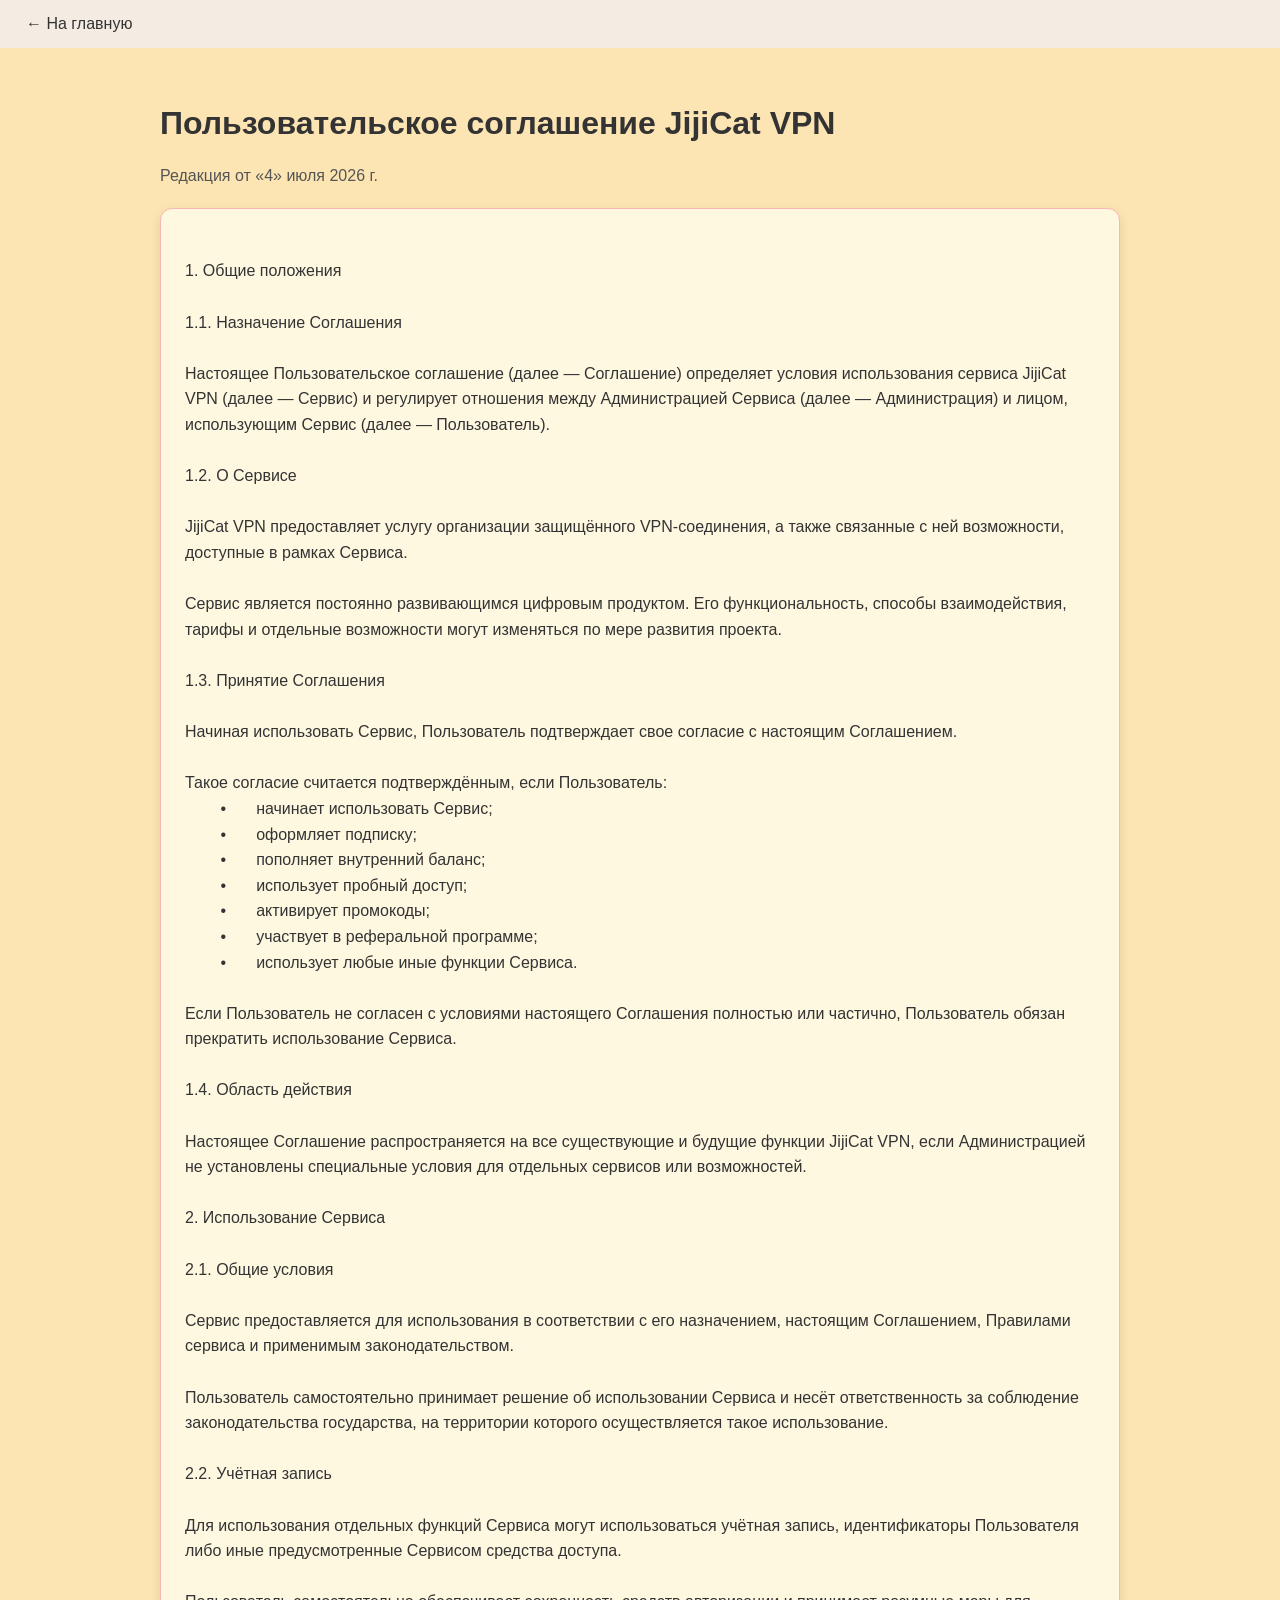
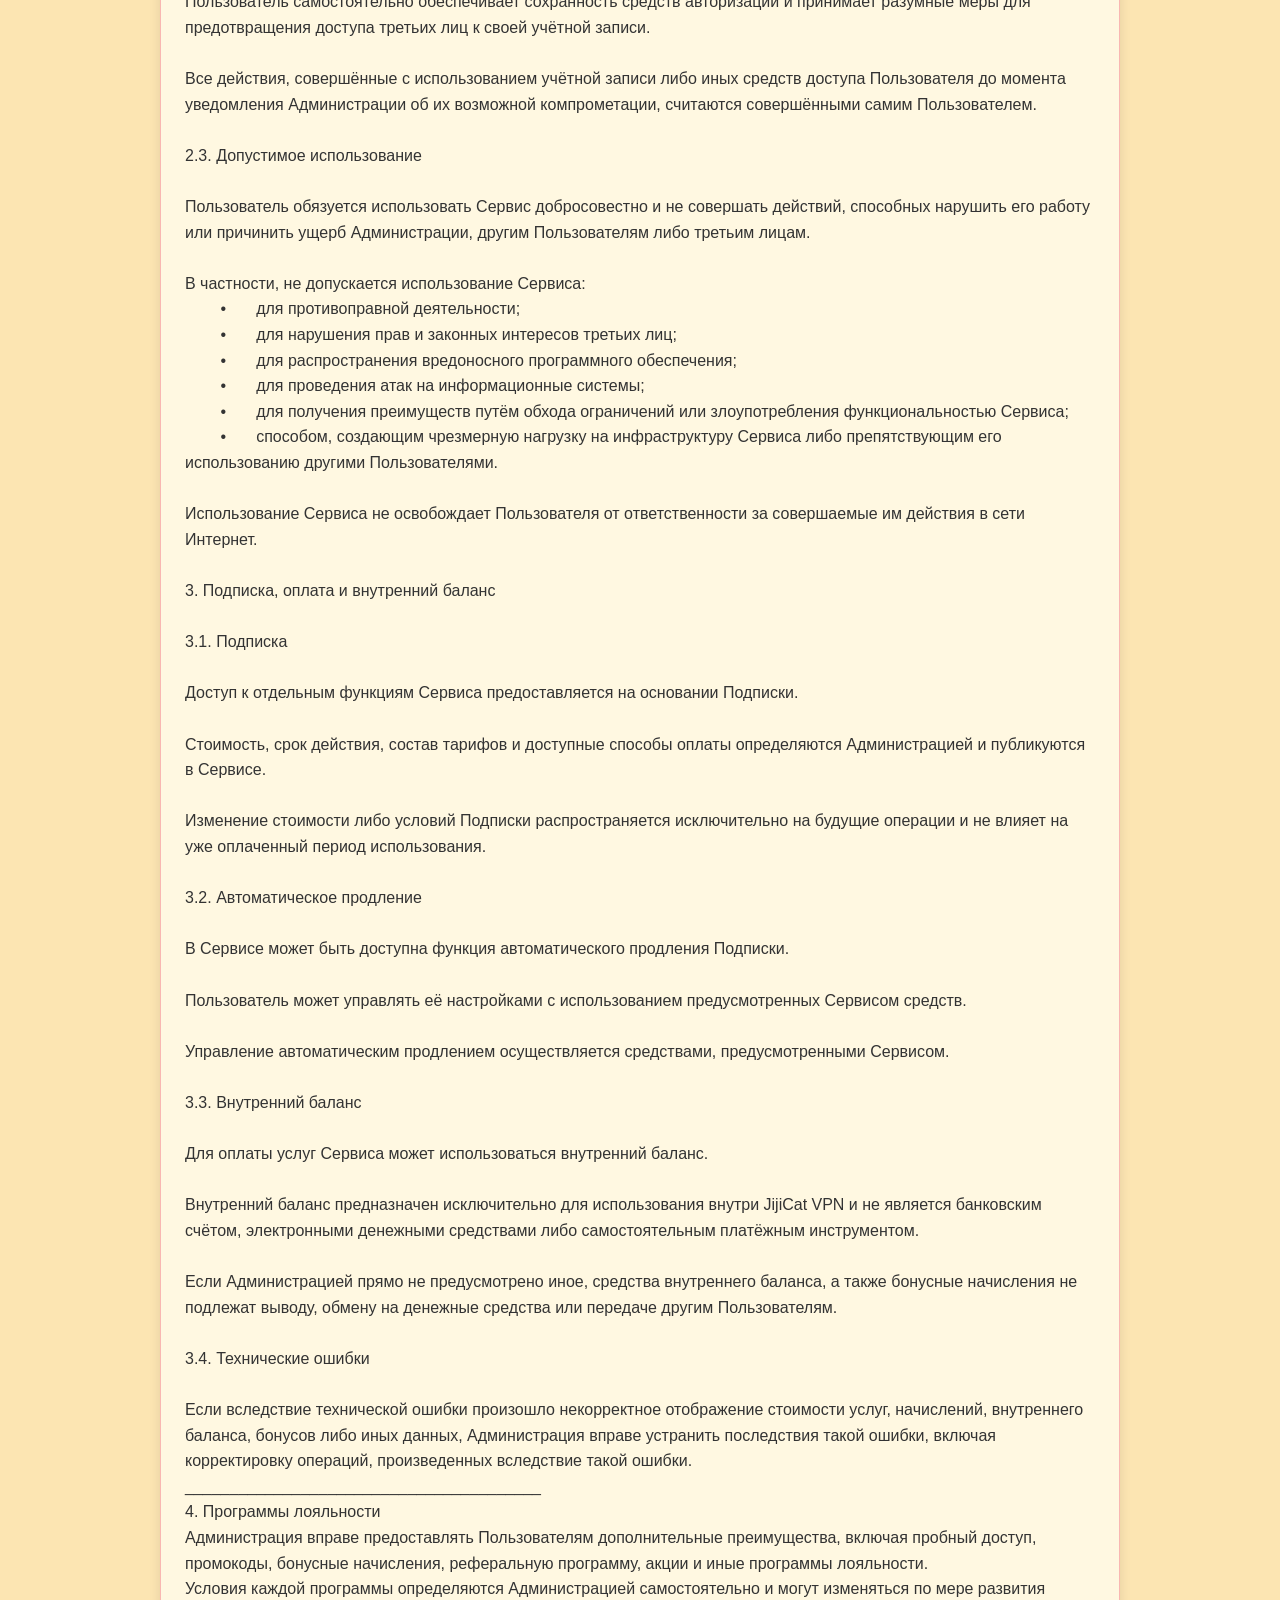
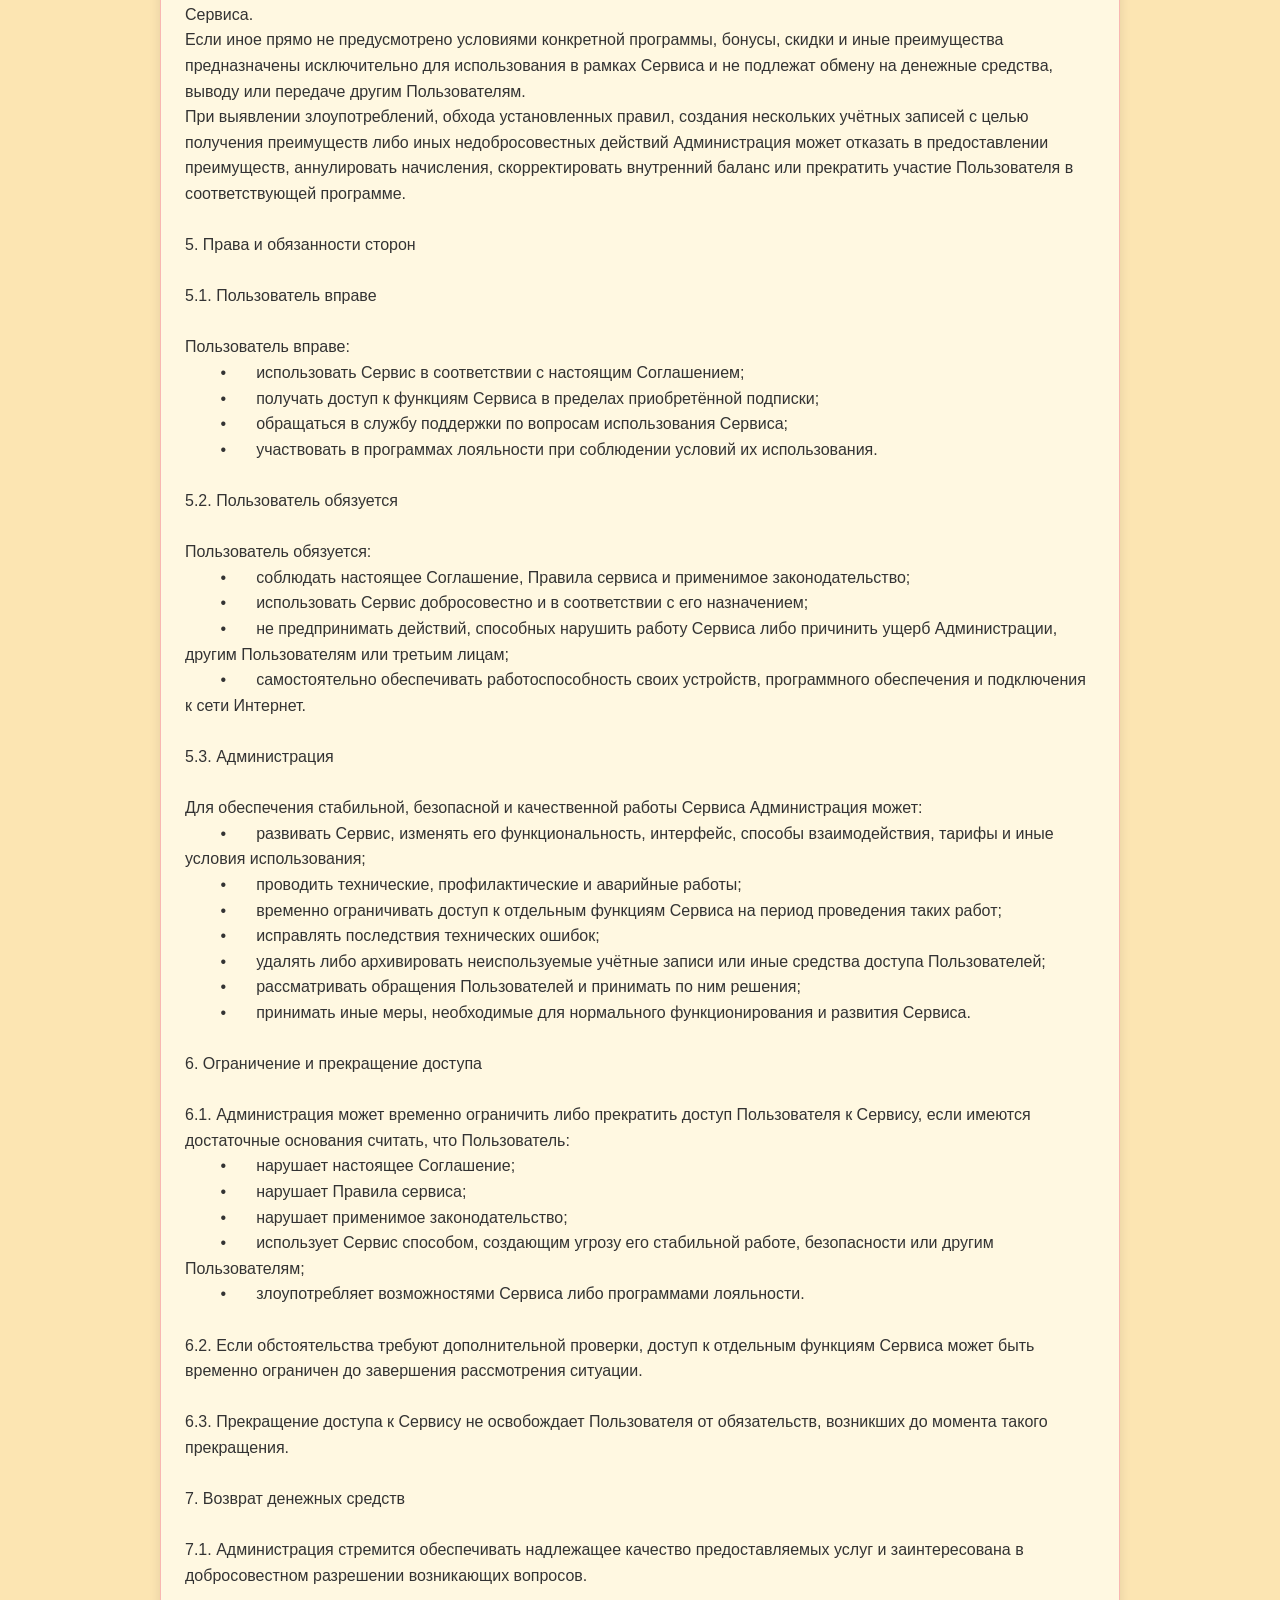
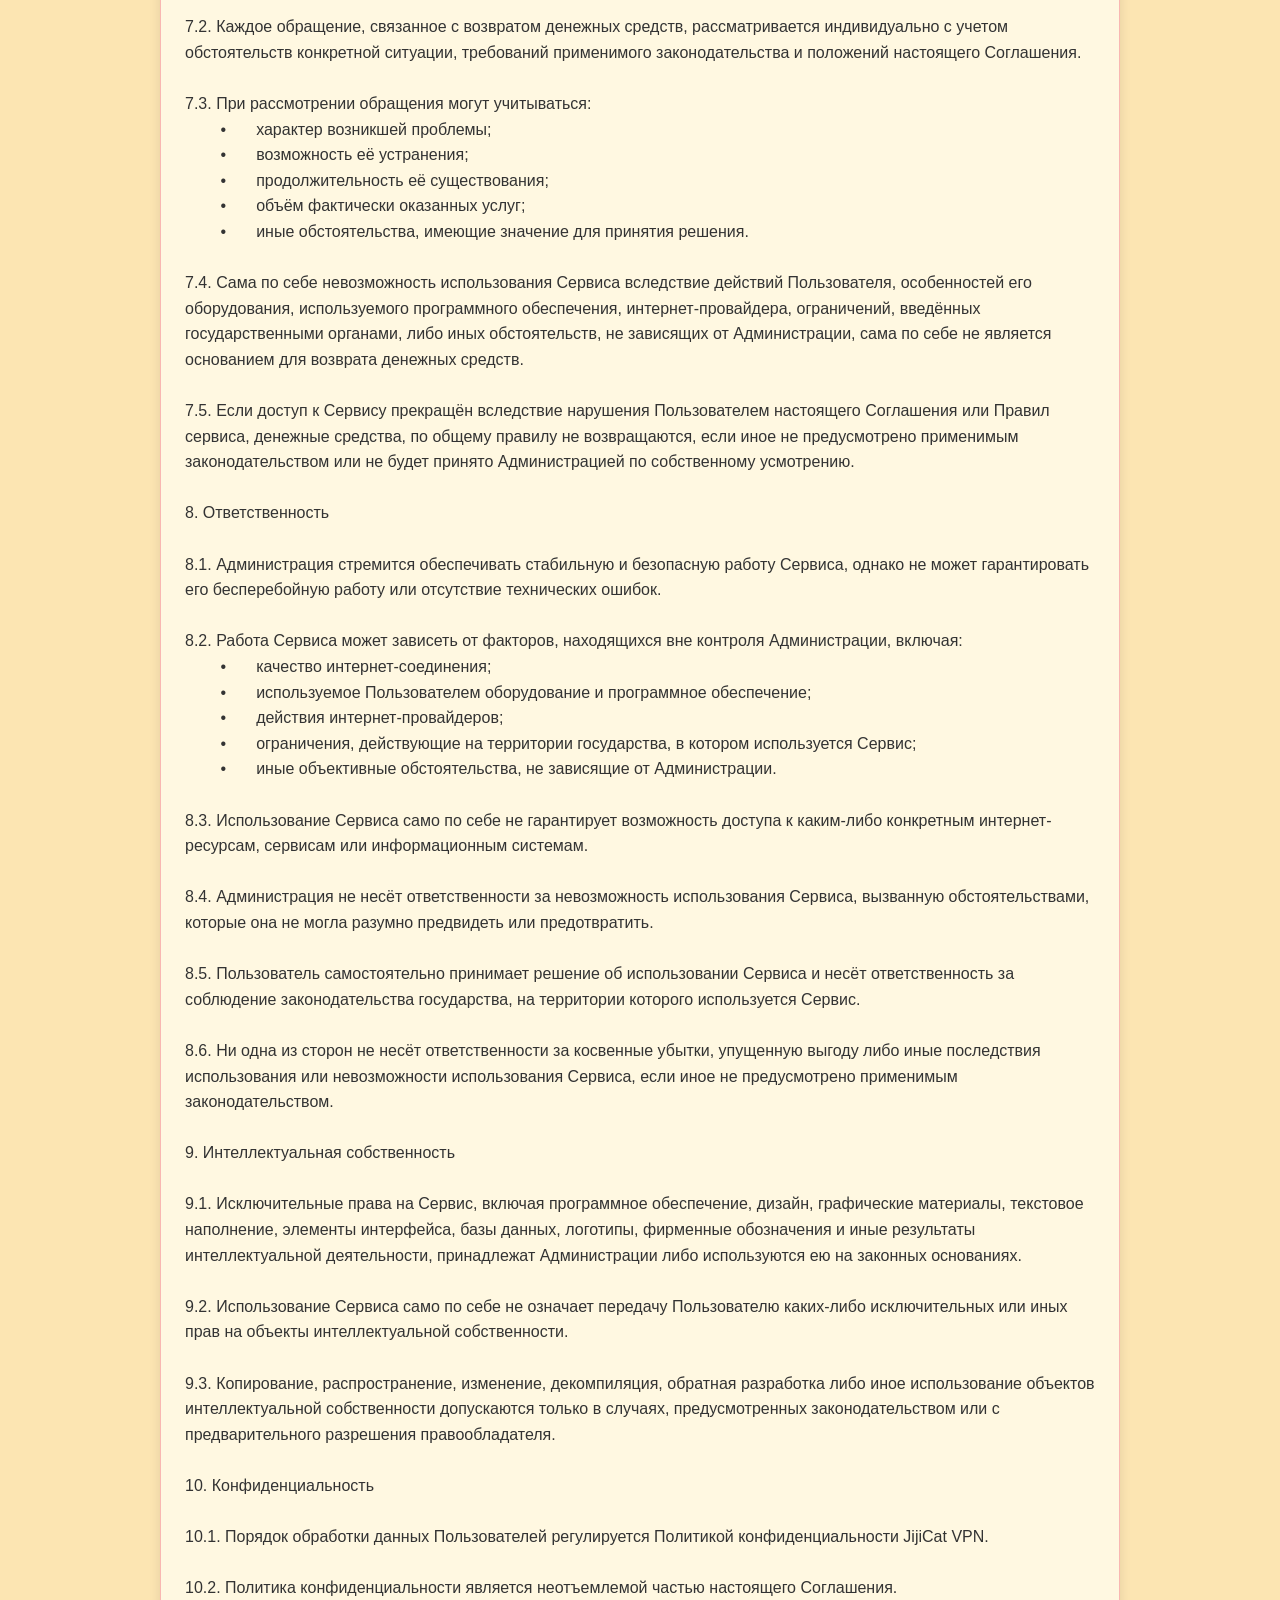
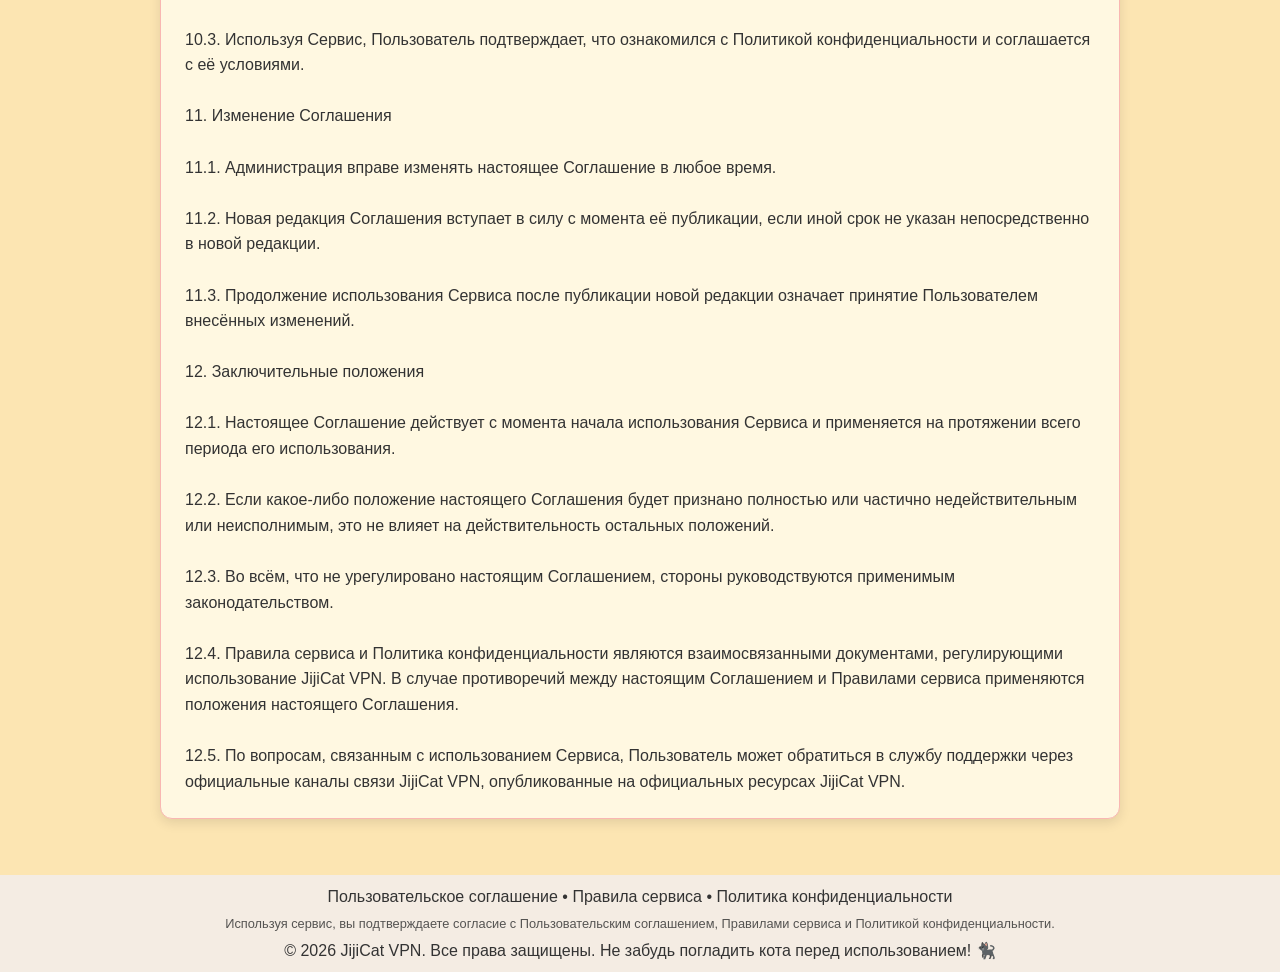
==== legal/agreement.html @ 1ca6a0bf "Add files via upload" ====
<!DOCTYPE html>
<html lang="ru">
<head>
  <meta charset="UTF-8">
  <meta name="viewport" content="width=device-width, initial-scale=1">
  <link rel="stylesheet" href="/styles.css?v=1.68">
  <link rel="icon" type="image/png" href="/favicon-96x96.png" sizes="96x96" />
  <link rel="icon" type="image/svg+xml" href="/favicon.svg" />
  <link rel="shortcut icon" href="/favicon.ico" />
  <link rel="apple-touch-icon" sizes="180x180" href="/apple-touch-icon.png" />
  <meta name="apple-mobile-web-app-title" content="JijiCat VPN" />
  <link rel="manifest" href="/site.webmanifest" />
  <title>Пользовательское соглашение — JijiCat VPN</title>
</head>
<body class="legal-page">
  <nav class="navbar legal-navbar">
    <ul class="nav-links legal-nav-links">
      <li><a href="/">← На главную</a></li>
    </ul>
  </nav>
  <main class="legal-main">
    <h1>Пользовательское соглашение JijiCat VPN</h1>
    <div class="legal-meta">
      <p>Редакция от «4» июля 2026 г.</p>
    </div>
    <article class="legal-document">
1. Общие положения

1.1. Назначение Соглашения

Настоящее Пользовательское соглашение (далее — Соглашение) определяет условия использования сервиса JijiCat VPN (далее — Сервис) и регулирует отношения между Администрацией Сервиса (далее — Администрация) и лицом, использующим Сервис (далее — Пользователь).

1.2. О Сервисе

JijiCat VPN предоставляет услугу организации защищённого VPN-соединения, а также связанные с ней возможности, доступные в рамках Сервиса.

Сервис является постоянно развивающимся цифровым продуктом. Его функциональность, способы взаимодействия, тарифы и отдельные возможности могут изменяться по мере развития проекта.

1.3. Принятие Соглашения

Начиная использовать Сервис, Пользователь подтверждает свое согласие с настоящим Соглашением.

Такое согласие считается подтверждённым, если Пользователь:
	•	начинает использовать Сервис;
	•	оформляет подписку;
	•	пополняет внутренний баланс;
	•	использует пробный доступ;
	•	активирует промокоды;
	•	участвует в реферальной программе;
	•	использует любые иные функции Сервиса.

Если Пользователь не согласен с условиями настоящего Соглашения полностью или частично, Пользователь обязан прекратить использование Сервиса.

1.4. Область действия

Настоящее Соглашение распространяется на все существующие и будущие функции JijiCat VPN, если Администрацией не установлены специальные условия для отдельных сервисов или возможностей.

2. Использование Сервиса

2.1. Общие условия

Сервис предоставляется для использования в соответствии с его назначением, настоящим Соглашением, Правилами сервиса и применимым законодательством.

Пользователь самостоятельно принимает решение об использовании Сервиса и несёт ответственность за соблюдение законодательства государства, на территории которого осуществляется такое использование.

2.2. Учётная запись

Для использования отдельных функций Сервиса могут использоваться учётная запись, идентификаторы Пользователя либо иные предусмотренные Сервисом средства доступа.

Пользователь самостоятельно обеспечивает сохранность средств авторизации и принимает разумные меры для предотвращения доступа третьих лиц к своей учётной записи.

Все действия, совершённые с использованием учётной записи либо иных средств доступа Пользователя до момента уведомления Администрации об их возможной компрометации, считаются совершёнными самим Пользователем.

2.3. Допустимое использование

Пользователь обязуется использовать Сервис добросовестно и не совершать действий, способных нарушить его работу или причинить ущерб Администрации, другим Пользователям либо третьим лицам.

В частности, не допускается использование Сервиса:
	•	для противоправной деятельности;
	•	для нарушения прав и законных интересов третьих лиц;
	•	для распространения вредоносного программного обеспечения;
	•	для проведения атак на информационные системы;
	•	для получения преимуществ путём обхода ограничений или злоупотребления функциональностью Сервиса;
	•	способом, создающим чрезмерную нагрузку на инфраструктуру Сервиса либо препятствующим его использованию другими Пользователями.

Использование Сервиса не освобождает Пользователя от ответственности за совершаемые им действия в сети Интернет.

3. Подписка, оплата и внутренний баланс

3.1. Подписка

Доступ к отдельным функциям Сервиса предоставляется на основании Подписки.

Стоимость, срок действия, состав тарифов и доступные способы оплаты определяются Администрацией и публикуются в Сервисе.

Изменение стоимости либо условий Подписки распространяется исключительно на будущие операции и не влияет на уже оплаченный период использования.

3.2. Автоматическое продление

В Сервисе может быть доступна функция автоматического продления Подписки.

Пользователь может управлять её настройками с использованием предусмотренных Сервисом средств.

Управление автоматическим продлением осуществляется средствами, предусмотренными Сервисом.

3.3. Внутренний баланс

Для оплаты услуг Сервиса может использоваться внутренний баланс.

Внутренний баланс предназначен исключительно для использования внутри JijiCat VPN и не является банковским счётом, электронными денежными средствами либо самостоятельным платёжным инструментом.

Если Администрацией прямо не предусмотрено иное, средства внутреннего баланса, а также бонусные начисления не подлежат выводу, обмену на денежные средства или передаче другим Пользователям.

3.4. Технические ошибки

Если вследствие технической ошибки произошло некорректное отображение стоимости услуг, начислений, внутреннего баланса, бонусов либо иных данных, Администрация вправе устранить последствия такой ошибки, включая корректировку операций, произведенных вследствие такой ошибки.
________________________________________
4. Программы лояльности
Администрация вправе предоставлять Пользователям дополнительные преимущества, включая пробный доступ, промокоды, бонусные начисления, реферальную программу, акции и иные программы лояльности.
Условия каждой программы определяются Администрацией самостоятельно и могут изменяться по мере развития Сервиса.
Если иное прямо не предусмотрено условиями конкретной программы, бонусы, скидки и иные преимущества предназначены исключительно для использования в рамках Сервиса и не подлежат обмену на денежные средства, выводу или передаче другим Пользователям.
При выявлении злоупотреблений, обхода установленных правил, создания нескольких учётных записей с целью получения преимуществ либо иных недобросовестных действий Администрация может отказать в предоставлении преимуществ, аннулировать начисления, скорректировать внутренний баланс или прекратить участие Пользователя в соответствующей программе.

5. Права и обязанности сторон

5.1. Пользователь вправе

Пользователь вправе:
	•	использовать Сервис в соответствии с настоящим Соглашением;
	•	получать доступ к функциям Сервиса в пределах приобретённой подписки;
	•	обращаться в службу поддержки по вопросам использования Сервиса;
	•	участвовать в программах лояльности при соблюдении условий их использования.

5.2. Пользователь обязуется

Пользователь обязуется:
	•	соблюдать настоящее Соглашение, Правила сервиса и применимое законодательство;
	•	использовать Сервис добросовестно и в соответствии с его назначением;
	•	не предпринимать действий, способных нарушить работу Сервиса либо причинить ущерб Администрации, другим Пользователям или третьим лицам;
	•	самостоятельно обеспечивать работоспособность своих устройств, программного обеспечения и подключения к сети Интернет.

5.3. Администрация

Для обеспечения стабильной, безопасной и качественной работы Сервиса Администрация может:
	•	развивать Сервис, изменять его функциональность, интерфейс, способы взаимодействия, тарифы и иные условия использования;
	•	проводить технические, профилактические и аварийные работы;
	•	временно ограничивать доступ к отдельным функциям Сервиса на период проведения таких работ;
	•	исправлять последствия технических ошибок;
	•	удалять либо архивировать неиспользуемые учётные записи или иные средства доступа Пользователей;
	•	рассматривать обращения Пользователей и принимать по ним решения;
	•	принимать иные меры, необходимые для нормального функционирования и развития Сервиса.

6. Ограничение и прекращение доступа

6.1. Администрация может временно ограничить либо прекратить доступ Пользователя к Сервису, если имеются достаточные основания считать, что Пользователь:
	•	нарушает настоящее Соглашение;
	•	нарушает Правила сервиса;
	•	нарушает применимое законодательство;
	•	использует Сервис способом, создающим угрозу его стабильной работе, безопасности или другим Пользователям;
	•	злоупотребляет возможностями Сервиса либо программами лояльности.

6.2. Если обстоятельства требуют дополнительной проверки, доступ к отдельным функциям Сервиса может быть временно ограничен до завершения рассмотрения ситуации.

6.3. Прекращение доступа к Сервису не освобождает Пользователя от обязательств, возникших до момента такого прекращения.

7. Возврат денежных средств

7.1. Администрация стремится обеспечивать надлежащее качество предоставляемых услуг и заинтересована в добросовестном разрешении возникающих вопросов.

7.2. Каждое обращение, связанное с возвратом денежных средств, рассматривается индивидуально с учетом обстоятельств конкретной ситуации, требований применимого законодательства и положений настоящего Соглашения.

7.3. При рассмотрении обращения могут учитываться:
	•	характер возникшей проблемы;
	•	возможность её устранения;
	•	продолжительность её существования;
	•	объём фактически оказанных услуг;
	•	иные обстоятельства, имеющие значение для принятия решения.

7.4. Сама по себе невозможность использования Сервиса вследствие действий Пользователя, особенностей его оборудования, используемого программного обеспечения, интернет-провайдера, ограничений, введённых государственными органами, либо иных обстоятельств, не зависящих от Администрации, сама по себе не является основанием для возврата денежных средств.

7.5. Если доступ к Сервису прекращён вследствие нарушения Пользователем настоящего Соглашения или Правил сервиса, денежные средства, по общему правилу не возвращаются, если иное не предусмотрено применимым законодательством или не будет принято Администрацией по собственному усмотрению.

8. Ответственность

8.1. Администрация стремится обеспечивать стабильную и безопасную работу Сервиса, однако не может гарантировать его бесперебойную работу или отсутствие технических ошибок.

8.2. Работа Сервиса может зависеть от факторов, находящихся вне контроля Администрации, включая:
	•	качество интернет-соединения;
	•	используемое Пользователем оборудование и программное обеспечение;
	•	действия интернет-провайдеров;
	•	ограничения, действующие на территории государства, в котором используется Сервис;
	•	иные объективные обстоятельства, не зависящие от Администрации.

8.3. Использование Сервиса само по себе не гарантирует возможность доступа к каким-либо конкретным интернет-ресурсам, сервисам или информационным системам.

8.4. Администрация не несёт ответственности за невозможность использования Сервиса, вызванную обстоятельствами, которые она не могла разумно предвидеть или предотвратить.

8.5. Пользователь самостоятельно принимает решение об использовании Сервиса и несёт ответственность за соблюдение законодательства государства, на территории которого используется Сервис.

8.6. Ни одна из сторон не несёт ответственности за косвенные убытки, упущенную выгоду либо иные последствия использования или невозможности использования Сервиса, если иное не предусмотрено применимым законодательством.

9. Интеллектуальная собственность

9.1. Исключительные права на Сервис, включая программное обеспечение, дизайн, графические материалы, текстовое наполнение, элементы интерфейса, базы данных, логотипы, фирменные обозначения и иные результаты интеллектуальной деятельности, принадлежат Администрации либо используются ею на законных основаниях.

9.2. Использование Сервиса само по себе не означает передачу Пользователю каких-либо исключительных или иных прав на объекты интеллектуальной собственности.

9.3. Копирование, распространение, изменение, декомпиляция, обратная разработка либо иное использование объектов интеллектуальной собственности допускаются только в случаях, предусмотренных законодательством или с предварительного разрешения правообладателя.

10. Конфиденциальность

10.1. Порядок обработки данных Пользователей регулируется Политикой конфиденциальности JijiCat VPN.

10.2. Политика конфиденциальности является неотъемлемой частью настоящего Соглашения.

10.3. Используя Сервис, Пользователь подтверждает, что ознакомился с Политикой конфиденциальности и соглашается с её условиями.

11. Изменение Соглашения

11.1. Администрация вправе изменять настоящее Соглашение в любое время.

11.2. Новая редакция Соглашения вступает в силу с момента её публикации, если иной срок не указан непосредственно в новой редакции.

11.3. Продолжение использования Сервиса после публикации новой редакции означает принятие Пользователем внесённых изменений.

12. Заключительные положения

12.1. Настоящее Соглашение действует с момента начала использования Сервиса и применяется на протяжении всего периода его использования.

12.2. Если какое-либо положение настоящего Соглашения будет признано полностью или частично недействительным или неисполнимым, это не влияет на действительность остальных положений.

12.3. Во всём, что не урегулировано настоящим Соглашением, стороны руководствуются применимым законодательством.

12.4. Правила сервиса и Политика конфиденциальности являются взаимосвязанными документами, регулирующими использование JijiCat VPN. В случае противоречий между настоящим Соглашением и Правилами сервиса применяются положения настоящего Соглашения.

12.5. По вопросам, связанным с использованием Сервиса, Пользователь может обратиться в службу поддержки через официальные каналы связи JijiCat VPN, опубликованные на официальных ресурсах JijiCat VPN.</article>
  </main>
  <footer>
    <p class="footer-links"><a href="/legal/agreement.html">Пользовательское соглашение</a> <span aria-hidden="true">•</span> <a href="/legal/rules.html">Правила сервиса</a> <span aria-hidden="true">•</span> <a href="/legal/privacy.html">Политика конфиденциальности</a></p>
    <p class="footer-consent">Используя сервис, вы подтверждаете согласие с Пользовательским соглашением, Правилами сервиса и Политикой конфиденциальности.</p>
    <p class="footer-text">&copy; <span data-current-year>2026</span> JijiCat VPN. Все права защищены. Не забудь погладить кота перед использованием! <span class="flip-cat" title="Ня">🐈‍⬛</span></p>
  </footer>
  <script src="/scripts.js?v=1.57" defer></script>
</body>
</html>
---- styles.css ----
/* Reset some default styles */
*,
*::before,
*::after {
  box-sizing: border-box;
}

body, p, ul, li {
  margin: 0;
  padding: 0;
}

html {
  scroll-behavior: smooth;
}

body {
  font-family: Arial, sans-serif;
  background-color: #F4ECE3;
  overflow-x: hidden;
}

/* Navbar */
.navbar {
  background-color: #F4ECE3;
  min-height: 48px;
  padding: 5px 16px;
  display: flex;
  justify-content: flex-end;
  align-items: center;
  position: relative;
  transition: box-shadow 0.3s ease, background-color 0.3s ease;
}

.ip-display {
  display: none;
  opacity: 0;
  margin-right: 30px;
  font-size: 14px;
  font-weight: 500;
  color: #666;
  white-space: nowrap;
  transition: opacity 0.5s ease-in-out;
}

.navbar-fixed {
  position: sticky;
  top: 0;
  left: 0;
  right: 0;
  background-color: rgba(244, 236, 227, 0.97);
  box-shadow: 0 2px 4px rgba(0, 0, 0, 0.1);
  z-index: 1000;
}

.nav-toggle {
  display: none;
  width: 38px;
  height: 38px;
  padding: 0;
  border: 0;
  border-radius: 10px;
  background-color: #E7DDD4;
  cursor: pointer;
  align-items: center;
  justify-content: center;
  flex-direction: column;
  gap: 5px;
  transition: background-color 0.3s ease, transform 0.3s ease;
}

.nav-toggle span {
  display: block;
  width: 20px;
  height: 2px;
  border-radius: 999px;
  background-color: #333;
  transition: transform 0.3s ease, opacity 0.3s ease;
}

.navbar.menu-open .nav-toggle span:nth-child(1) {
  transform: translateY(7px) rotate(45deg);
}

.navbar.menu-open .nav-toggle span:nth-child(2) {
  opacity: 0;
}

.navbar.menu-open .nav-toggle span:nth-child(3) {
  transform: translateY(-7px) rotate(-45deg);
}

.mobile-logo {
  display: none;
  color: #333;
  font-weight: 700;
  text-decoration: none;
}

.nav-links {
  list-style-type: none;
  display: flex;
  flex-wrap: nowrap;
  justify-content: flex-end;
  gap: 20px;
  padding-left: 0;
}

.nav-links a {
  display: inline-block;
  text-decoration: none;
  color: #333;
  font-weight: 500;
  line-height: 1.2;
  white-space: nowrap;
  transition: color 0.3s ease, background-color 0.3s ease;
  padding: 5px 10px;
  border-radius: 5px;
}

.nav-links a[href="#promotions"] {
  background-color: #F9B7B2;
  color: #fff;
  font-weight: 600;
}

.nav-links a.active {
  background-color: #F56A79;
  color: #fff;
}

/* Sections */
.section {
  scroll-margin-top: calc(var(--navbar-offset, 54px) + 1px);
  padding: 60px 0;
  text-align: center;
}

.home-section {
  background-color: #FAD9C5;
}

.benefits-section {
  background-color: #FCE5B2;
}

.plans-section {
  background-color: #FAD9C5;
}

.plans-grid {
  display: grid;
  gap: 20px;
  margin-top: 20px;
}

.plan-card {
  position: relative;
  display: flex;
  flex-direction: column;
  justify-content: flex-start;
  margin: 0;
}

.plan-badge {
  position: absolute;
  top: 14px;
  right: 14px;
  padding: 4px 8px;
  border-radius: 999px;
  color: #fff;
  font-size: 10px;
  font-weight: 700;
  line-height: 1;
  letter-spacing: 0.04em;
  white-space: nowrap;
  overflow: hidden;
  border: 1px solid rgba(255, 255, 255, 0.45);
  box-shadow: 0 3px 10px rgba(245, 106, 121, 0.24);
}

.plan-badge::after {
  content: "";
  position: absolute;
  top: -40%;
  bottom: -40%;
  left: -70%;
  width: 45%;
  background: linear-gradient(90deg, transparent, rgba(255, 255, 255, 0.45), transparent);
  transform: rotate(18deg);
  animation: badge-shine 5s ease-in-out infinite;
}

.plan-badge-test {
  min-width: 126px;
  padding-right: 10px;
  padding-left: 10px;
  font-size: 9px;
  text-align: center;
  background: linear-gradient(135deg, #FFB347, #FF7A59);
  box-shadow: 0 3px 10px rgba(255, 122, 89, 0.26);
}

.plan-badge-hit {
  background: linear-gradient(135deg, #F56A79, #D04C5B);
}

.plan-card h3 {
  margin-bottom: 6px;
}

.plan-card p {
  margin-top: 12px;
}

.plan-price {
  margin: 0 0 10px;
  color: #333;
  font-weight: 700;
  line-height: 1.25;
  white-space: nowrap;
}

.plan-card ul {
  padding-left: 20px;
  list-style: disc;
  margin-top: 10px;
}

.plan-card li {
  margin-bottom: 5px;
}

.plans-footnotes {
  width: 100%;
  margin: 32px 0 0;
  padding: 12px 14px;
  border: 1px solid rgba(249, 183, 178, 0.45);
  border-radius: 8px;
  background-color: rgba(255, 248, 225, 0.52);
  color: #333;
  font-size: 13px;
  line-height: 1.45;
  text-align: left;
}

.plans-footnotes p + p {
  margin-top: 8px;
}

.plans-footnotes strong {
  color: #333;
  font-weight: 700;
}

.documentation-section {
  background-color: #FAD9C5;
}

.faq-section {
  background-color: #FCE5B2;
}

.promotions-section {
  background-color: #F3C0B1;
  padding: 60px 0;
}

.promotion-card {
  background-color: #FFF8E1;
  border: 1px solid #F9B7B2;
  border-radius: 8px;
  padding: 20px;
  margin: 20px auto;
  max-width: 700px;
  box-shadow: 0 4px 6px rgba(0, 0, 0, 0.1);
  text-align: left;
  transition: transform 0.3s ease-in-out, box-shadow 0.3s ease-in-out;
}

.promotion-card.plan-card {
  margin: 0;
  max-width: none;
}

.promotion-card.plan-card.has-badge {
  padding-right: 20px;
  padding-top: 44px;
}

.promotion-card.plan-card:hover {
  animation: none;
  transform: none;
  border-color: #F56A79;
  box-shadow: 0 5px 8px rgba(0, 0, 0, 0.12);
}

.promotion-card:hover {
  animation: wobble 0.6s ease-in-out;
}


@keyframes badge-shine {
  0%, 70% { left: -70%; }
  86%, 100% { left: 125%; }
}

@keyframes wobble {
  0% { transform: rotate(0deg); }
  25% { transform: rotate(2deg); }
  50% { transform: rotate(-2deg); }
  75% { transform: rotate(1deg); }
  100% { transform: rotate(0deg); }
}

.promotion-card h3 {
  color: #F56A79;
}

.promotion-card ul {
  padding-left: 20px;
  list-style: disc;
  margin-top: 10px;
}

.promotion-card li {
  margin-bottom: 5px;
}

.contact-section {
  background-color: #FCE5B2;
}

.contact-panel {
  max-width: 760px;
  margin: 0 auto;
  padding: 24px 28px;
  border: 1px solid rgba(245, 106, 121, 0.18);
  border-radius: 18px;
  background-color: #FFF8E1;
  box-shadow: 0 12px 28px rgba(0, 0, 0, 0.08);
  display: grid;
  grid-template-columns: minmax(0, 1fr) auto;
  gap: 18px 28px;
  align-items: center;
  text-align: left;
}

.contact-copy h2 {
  margin: 0 0 8px;
}

.contact-intro {
  margin: 0;
  line-height: 1.5;
}

.contact-actions {
  display: flex;
  justify-content: flex-end;
}

.contact-primary-button {
  display: inline-flex;
  align-items: center;
  justify-content: center;
  min-width: 190px;
  padding: 12px 20px;
  border-radius: 999px;
  background-color: #333;
  color: #fff;
  font-weight: 700;
  line-height: 1.2;
  text-decoration: none;
  white-space: nowrap;
  box-shadow: 0 8px 18px rgba(0, 0, 0, 0.16);
  transition: background-color 0.25s ease, transform 0.25s ease, box-shadow 0.25s ease;
}

.contact-note {
  grid-column: 1 / -1;
  margin: 0;
  padding-top: 14px;
  border-top: 1px solid rgba(51, 51, 51, 0.10);
  color: #555;
  line-height: 1.45;
  text-align: center;
}

.contact-note a {
  color: #D04C5B;
  font-weight: 700;
  text-decoration: none;
}

.contact-note a:hover {
  text-decoration: underline;
}

/* Content styling */
.content {
  max-width: 800px;
  margin: 0 auto;
  padding: 0 20px;
}

.plans-section .content {
  max-width: 1000px;
}

h1, h2, h3 {
  color: #333;
}

ul {
  text-align: left;
  padding-left: 20px;
}

/* Call to action button */
.cta-button {
  display: inline-block;
  background-color: #F9B7B2;
  color: #fff;
  padding: 10px 20px;
  margin-top: 20px;
  border-radius: 5px;
  text-decoration: none;
}

/* Footer */
footer {
  background-color: #F4ECE3;
  text-align: center;
  padding: 10px 16px;
  color: #333;
  line-height: 1.45;
}

.footer-text {
  color: #333;
}

.footer-links,
.footer-consent {
  margin-bottom: 6px;
}

.footer-links a {
  color: inherit;
  text-decoration: none;
}

.footer-links a:hover {
  text-decoration: underline;
}

.footer-consent {
  font-size: 0.80em;
  opacity: 0.82;
}

.legal-page {
  min-height: 100vh;
  display: flex;
  flex-direction: column;
  background-color: #FCE5B2;
}

.legal-navbar {
  justify-content: flex-start;
}

.legal-nav-links {
  justify-content: flex-start;
}

.legal-main {
  flex: 1;
  width: 100%;
  max-width: 1000px;
  margin: 0 auto;
  padding: 36px 20px 56px;
}

.legal-meta {
  margin: 8px 0 20px;
  color: #555;
  line-height: 1.5;
}

.legal-document {
  padding: 24px;
  border: 1px solid #F9B7B2;
  border-radius: 12px;
  background-color: #FFF8E1;
  box-shadow: 0 4px 12px rgba(0, 0, 0, 0.10);
  color: #333;
  line-height: 1.6;
  text-align: left;
  white-space: pre-wrap;
  overflow-wrap: anywhere;
}

.legal-document p + p {
  margin-top: 12px;
}

.flip-cat {
  display: inline-block;
  cursor: pointer;
  transition: transform 0.5s ease-in-out;
  outline: none;
  user-select: none;
}

/* Dark Mode */
.dark-mode {
  background-color: #333;
}

.dark-mode .navbar,
.dark-mode footer {
  background-color: #333;
  color: #fff;
}

.dark-mode .ip-display {
  color: #ccc;
}

.dark-mode .mobile-logo {
  color: #fff;
}

.dark-mode .nav-toggle {
  background-color: #555;
}

.dark-mode .nav-toggle span {
  background-color: #fff;
}

.dark-mode .nav-links a {
  color: #fff;
  font-weight: 500;
}

.dark-mode .nav-links a[href="#promotions"] {
  background-color: #555;
  color: #fff;
  font-weight: 600;
}

.dark-mode .nav-links a.active {
  background-color: #D04C5B !important;
  color: #fff !important;
}

.dark-mode .cta-button {
  background-color: #F9B7B2;
  color: #fff;
}

.dark-mode .footer-consent {
  color: #ccc;
}

.dark-mode .footer-text {
  color: #fff;
}

.legal-page.dark-mode {
  background-color: #FCE5B2;
}

.dark-mode .legal-document { background-color: #FFF8E1; color: #333; }

/* Responsive styles */
@media (hover: hover) {
  .nav-toggle:hover {
    background-color: #DCD1C8;
  }

  .nav-links a:hover {
    background-color: #F9B7B2;
    color: #fff;
  }

  .contact-primary-button:hover {
    background-color: #444;
    color: #fff;
    transform: translateY(-1px);
    box-shadow: 0 10px 22px rgba(0, 0, 0, 0.20);
  }

  .dark-mode .nav-toggle:hover {
    background-color: #666 !important;
  }

  .dark-mode .nav-links a:hover {
    background-color: #555 !important;
    color: #fff !important;
  }
}

@media screen and (max-width: 640px) {
  body { font-size: 13px; }

  .navbar {
    min-height: 48px;
    justify-content: space-between;
    padding: 5px 12px;
  }

  .ip-display { display: none !important; }

  .mobile-logo { display: inline-block; }

  .nav-toggle { display: inline-flex; }

  .nav-links {
    position: absolute;
    top: calc(100% + 6px);
    left: 12px;
    right: 12px;
    display: flex;
    flex-direction: column;
    align-items: stretch;
    gap: 8px;
    padding: 10px;
    border: 1px solid rgba(51, 51, 51, 0.10);
    border-radius: 12px;
    background-color: rgba(244, 236, 227, 0.98);
    box-shadow: 0 10px 24px rgba(0, 0, 0, 0.16);
    opacity: 0;
    visibility: hidden;
    pointer-events: none;
    transform: translateY(-8px);
    transition: opacity 0.25s ease, transform 0.25s ease, visibility 0.25s ease;
    z-index: 1001;
  }

  .navbar.menu-open .nav-links {
    opacity: 1;
    visibility: visible;
    pointer-events: auto;
    transform: translateY(0);
  }

  .nav-links a {
    width: 100%;
    padding: 10px 12px;
    border-radius: 10px;
    text-align: center;
  }

  .dark-mode .nav-links {
    border-color: #555;
    background-color: rgba(51, 51, 51, 0.98);
  }

  .legal-nav-links {
    position: static;
    left: auto;
    right: auto;
    top: auto;
    display: flex;
    flex-direction: row;
    width: auto;
    padding: 0;
    border: 0;
    border-radius: 0;
    background-color: transparent;
    box-shadow: none;
    opacity: 1;
    visibility: visible;
    pointer-events: auto;
    transform: none;
  }

  .legal-nav-links a {
    width: auto;
    text-align: left;
  }

  .dark-mode .legal-nav-links {
    border-color: transparent;
    background-color: transparent;
  }

  .section { padding: 48px 0; }
  .content { padding: 0 14px; }
  .promotion-card { margin: 16px 0; padding: 18px; }
  .plans-grid { gap: 16px; margin-top: 16px; }
  .plans-footnotes { margin-top: 24px; padding: 11px 12px; font-size: 12px; }
  .plan-card { margin: 0; }
  .promotion-card.plan-card.has-badge { padding-right: 18px; padding-top: 44px; }
  .plan-badge { top: 12px; right: 12px; }
  .contact-panel {
    padding: 20px 16px;
    grid-template-columns: 1fr;
    gap: 16px;
    text-align: center;
  }

  .contact-actions {
    justify-content: center;
  }

  .contact-primary-button {
    width: 100%;
    max-width: 260px;
  }

  .contact-note {
    text-align: center;
  }
  footer { padding: 10px 14px; }
  .footer-links { line-height: 1.6; }
  .legal-main { padding: 28px 14px 44px; }
  .legal-document { padding: 18px; }
}

@media screen and (min-width: 641px) {
  body { font-size: 13px; }
  .navbar { padding: 5px 14px; }
  .nav-links { gap: 8px; }
  .nav-links a { padding: 6px 8px; }
}

@media screen and (min-width: 720px) {
  .plans-grid { grid-template-columns: repeat(2, minmax(0, 1fr)); align-items: stretch; }
}

@media screen and (min-width: 960px) {
  .plans-grid { grid-template-columns: repeat(3, minmax(0, 1fr)); }
}

@media screen and (min-width: 768px) {
  body { font-size: 14px; }
  .navbar { padding: 5px 16px; }
  .nav-links { gap: 20px; }
  .nav-links a { padding: 5px 10px; }
  .section { padding: 80px 0; }
  .promotion-card { margin: 20px auto; }
  .plan-card { margin: 0; }
}

@media screen and (min-width: 1024px) {
  body { font-size: 16px; }
  .section { padding: 100px 0; }
}

@media (prefers-reduced-motion: reduce) {
  *,
  *::before,
  *::after {
    animation-duration: 0.01ms !important;
    animation-iteration-count: 1 !important;
    scroll-behavior: auto !important;
    transition-duration: 0.01ms !important;
  }
}
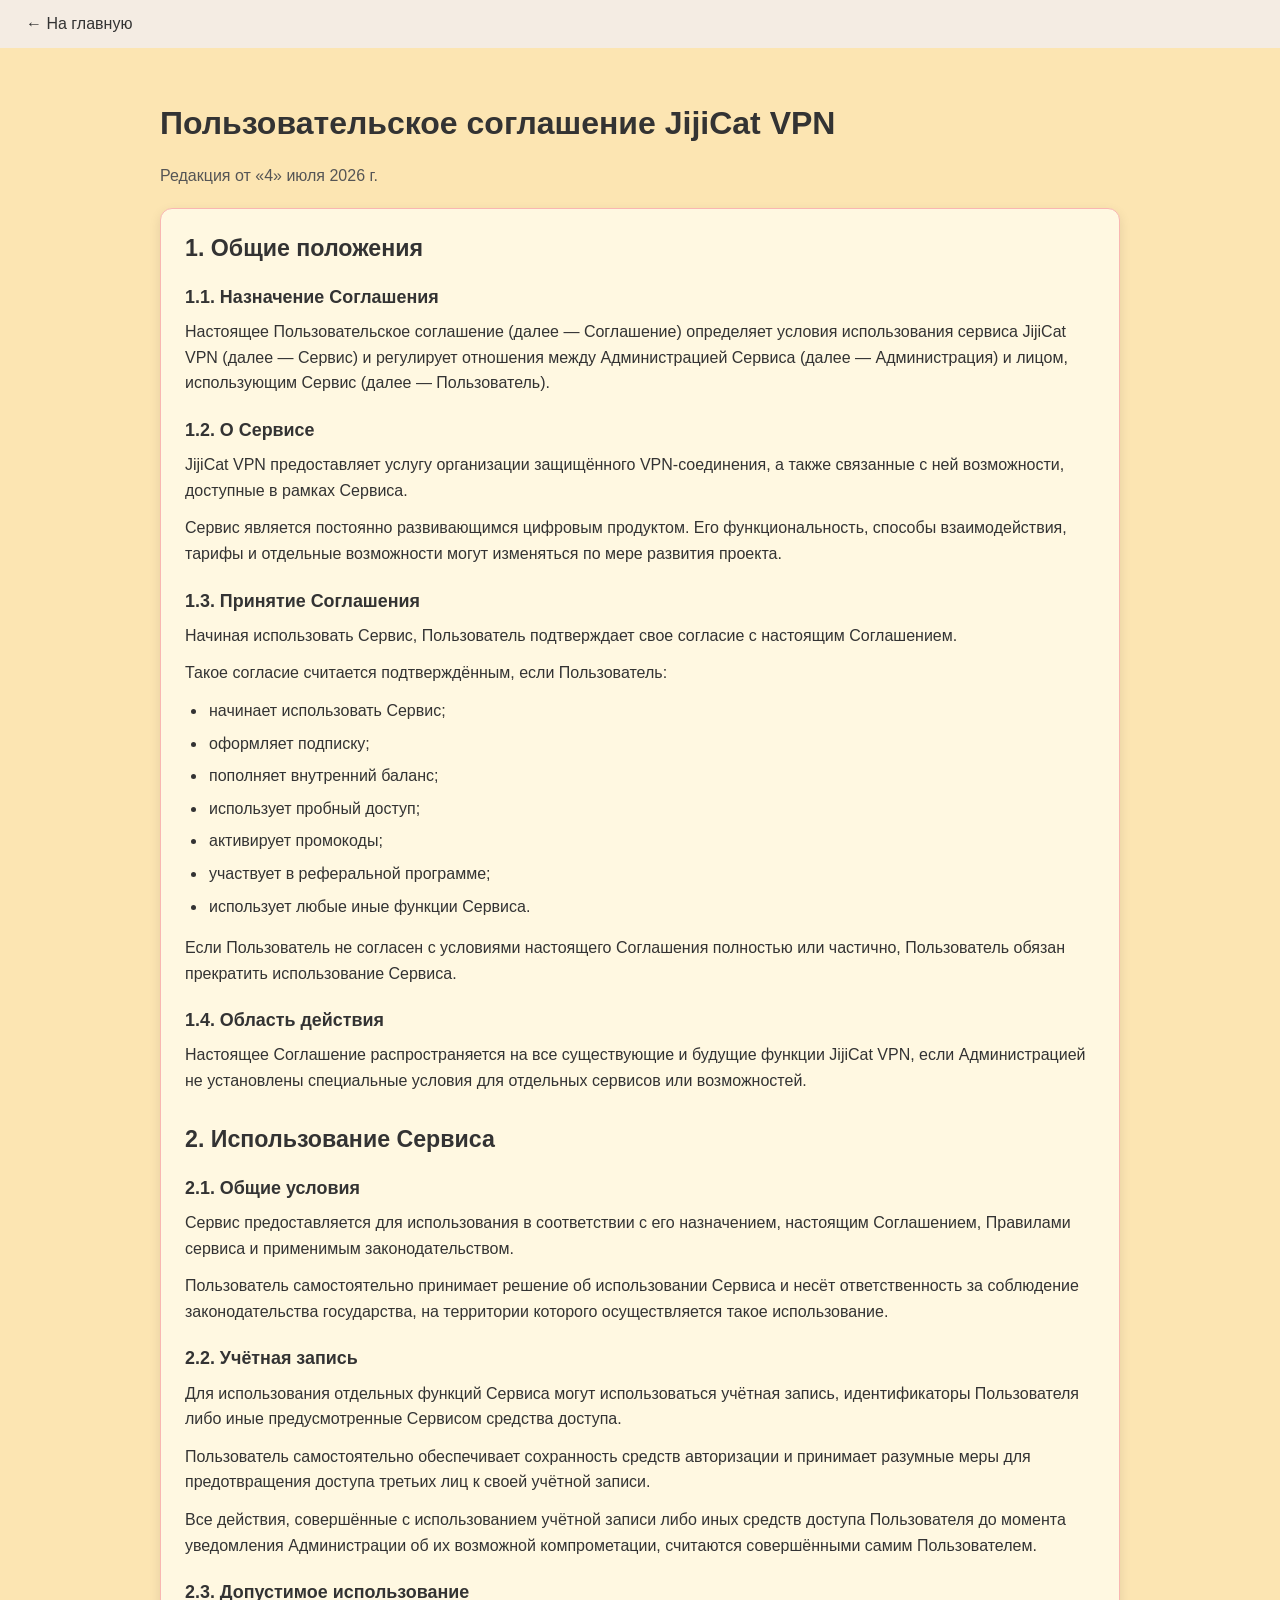
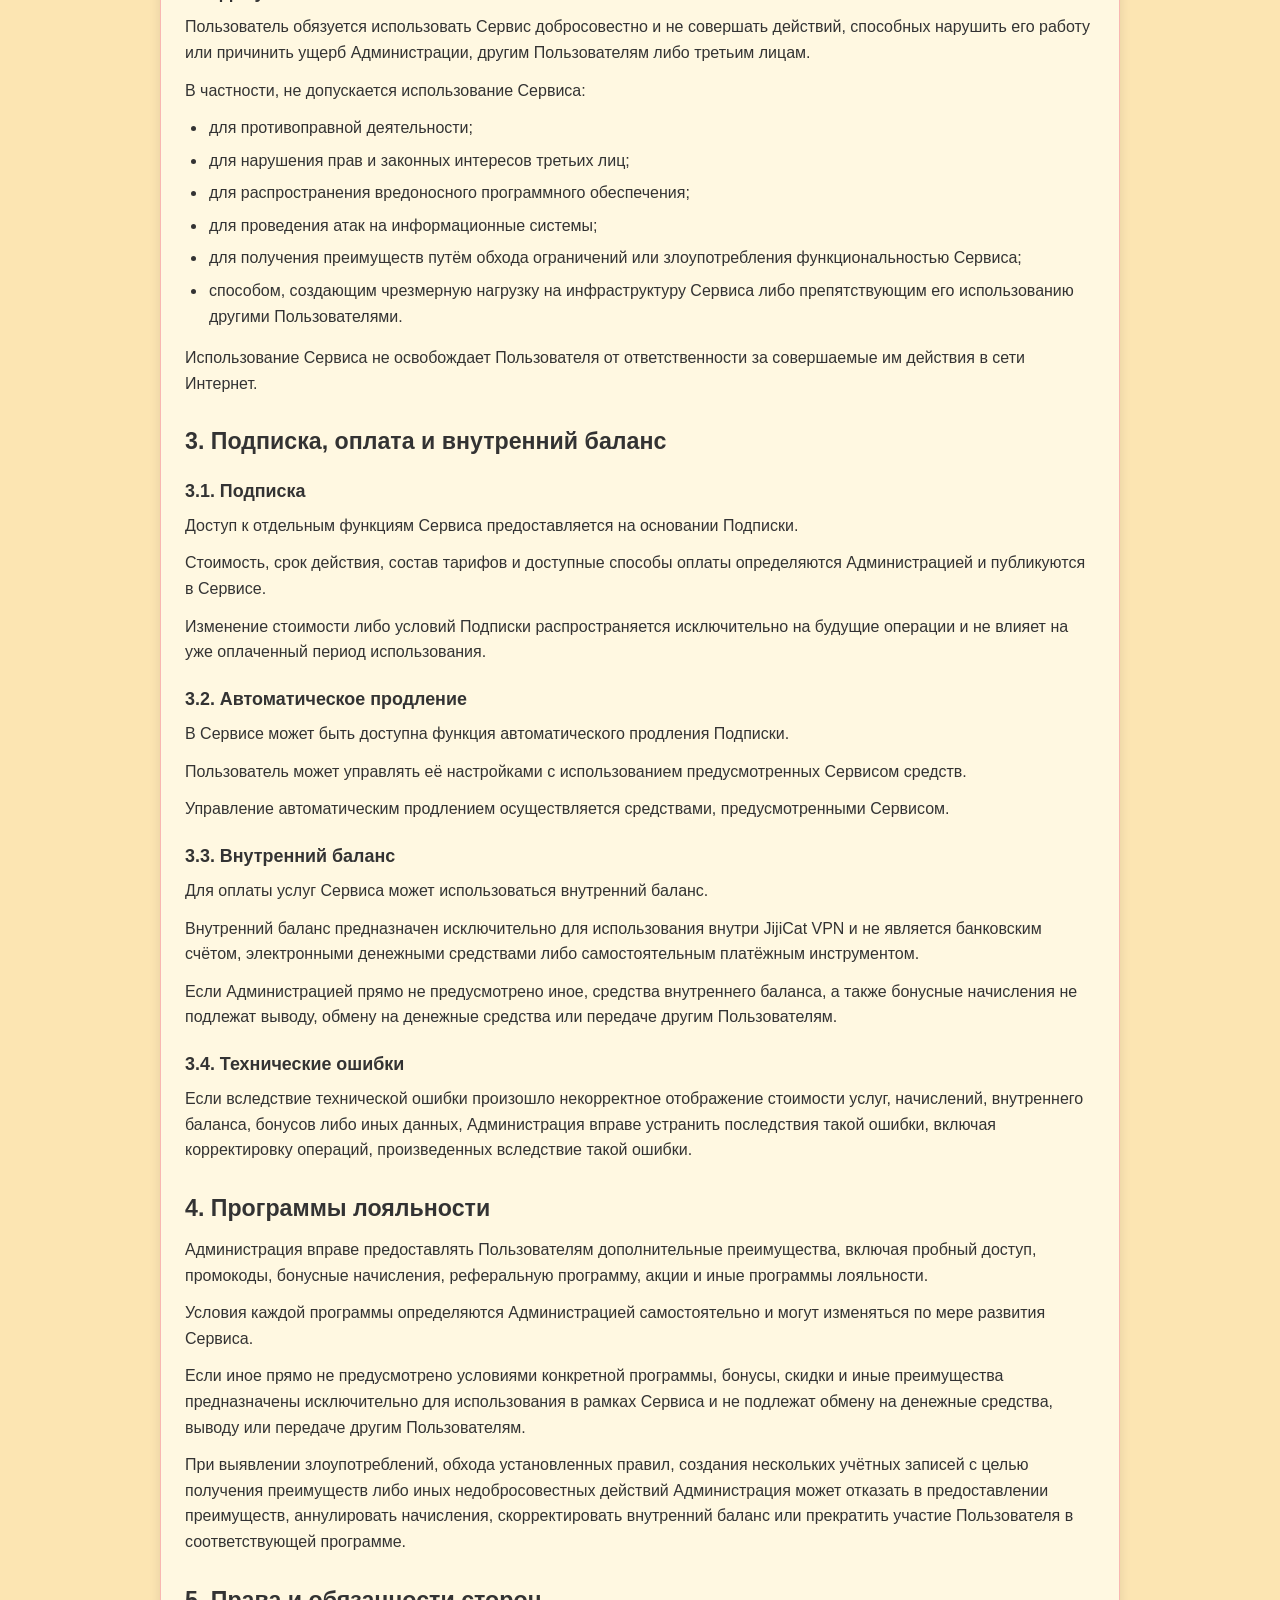
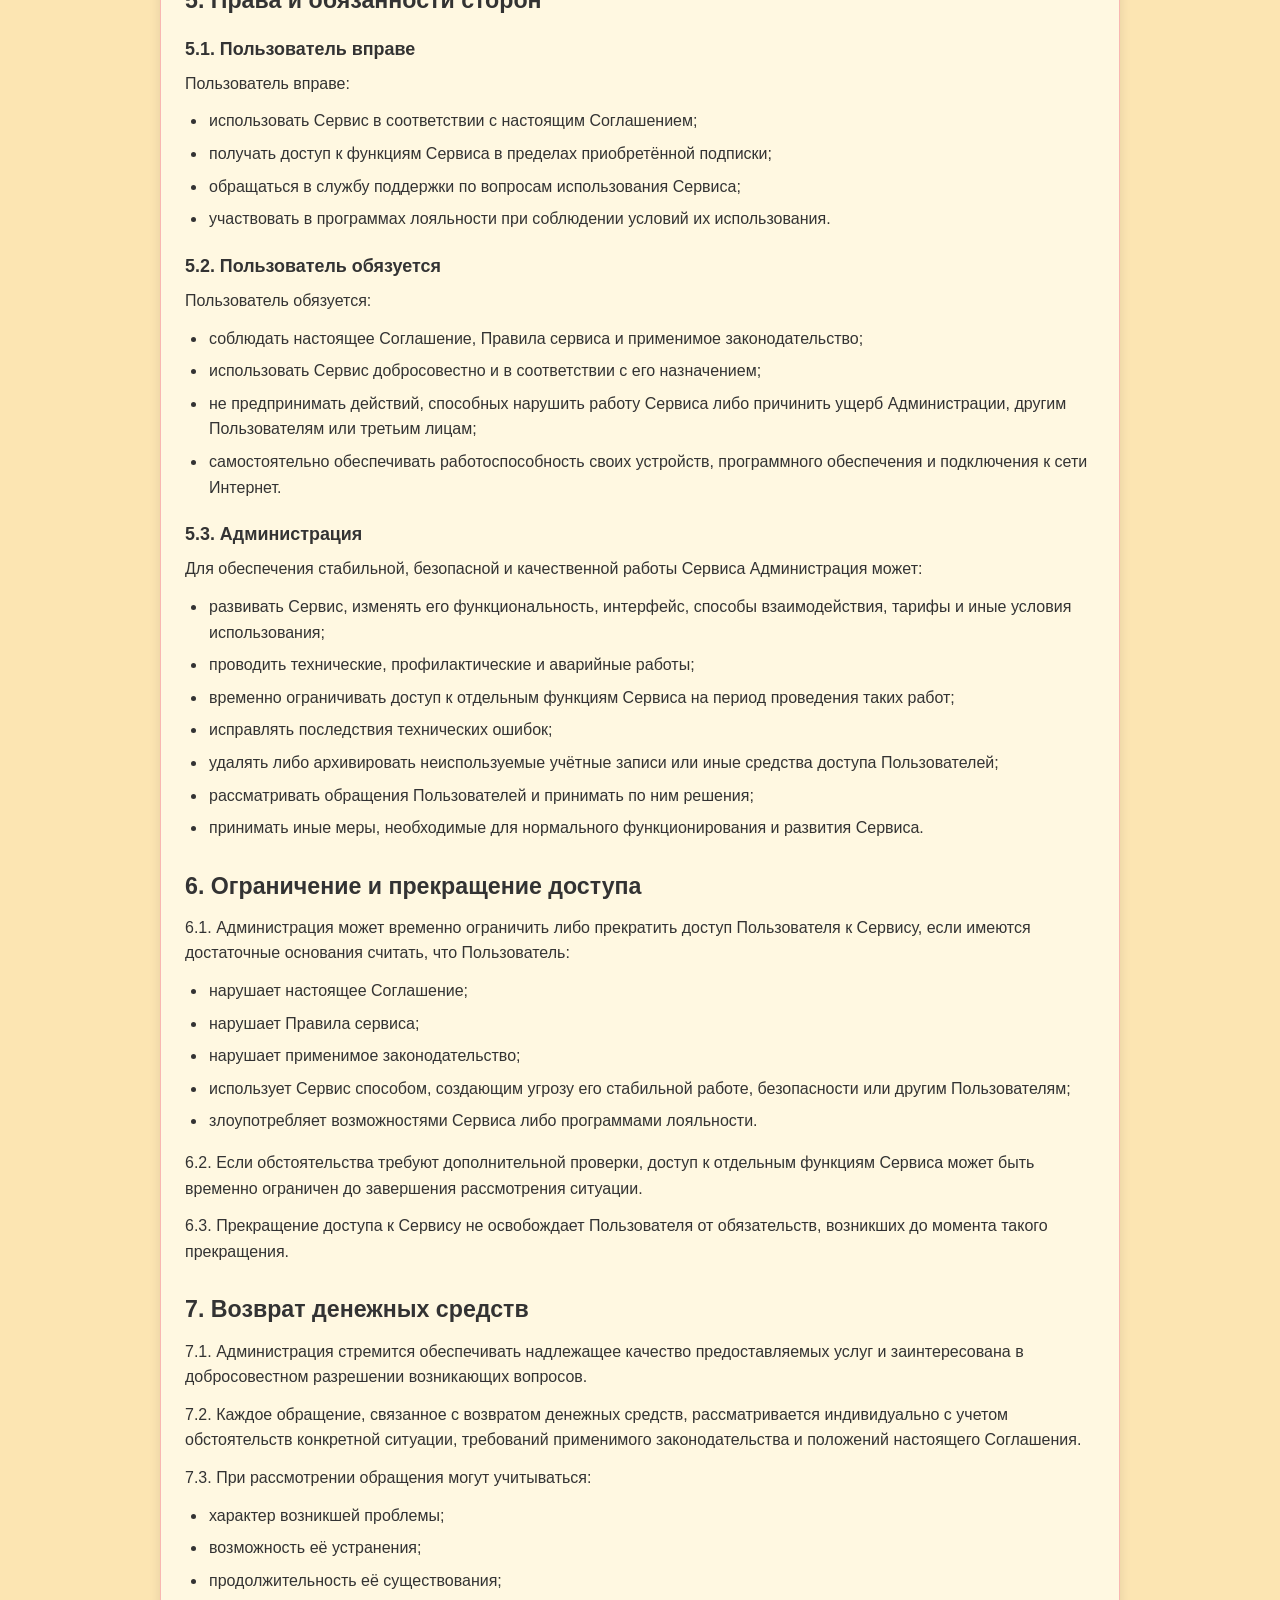
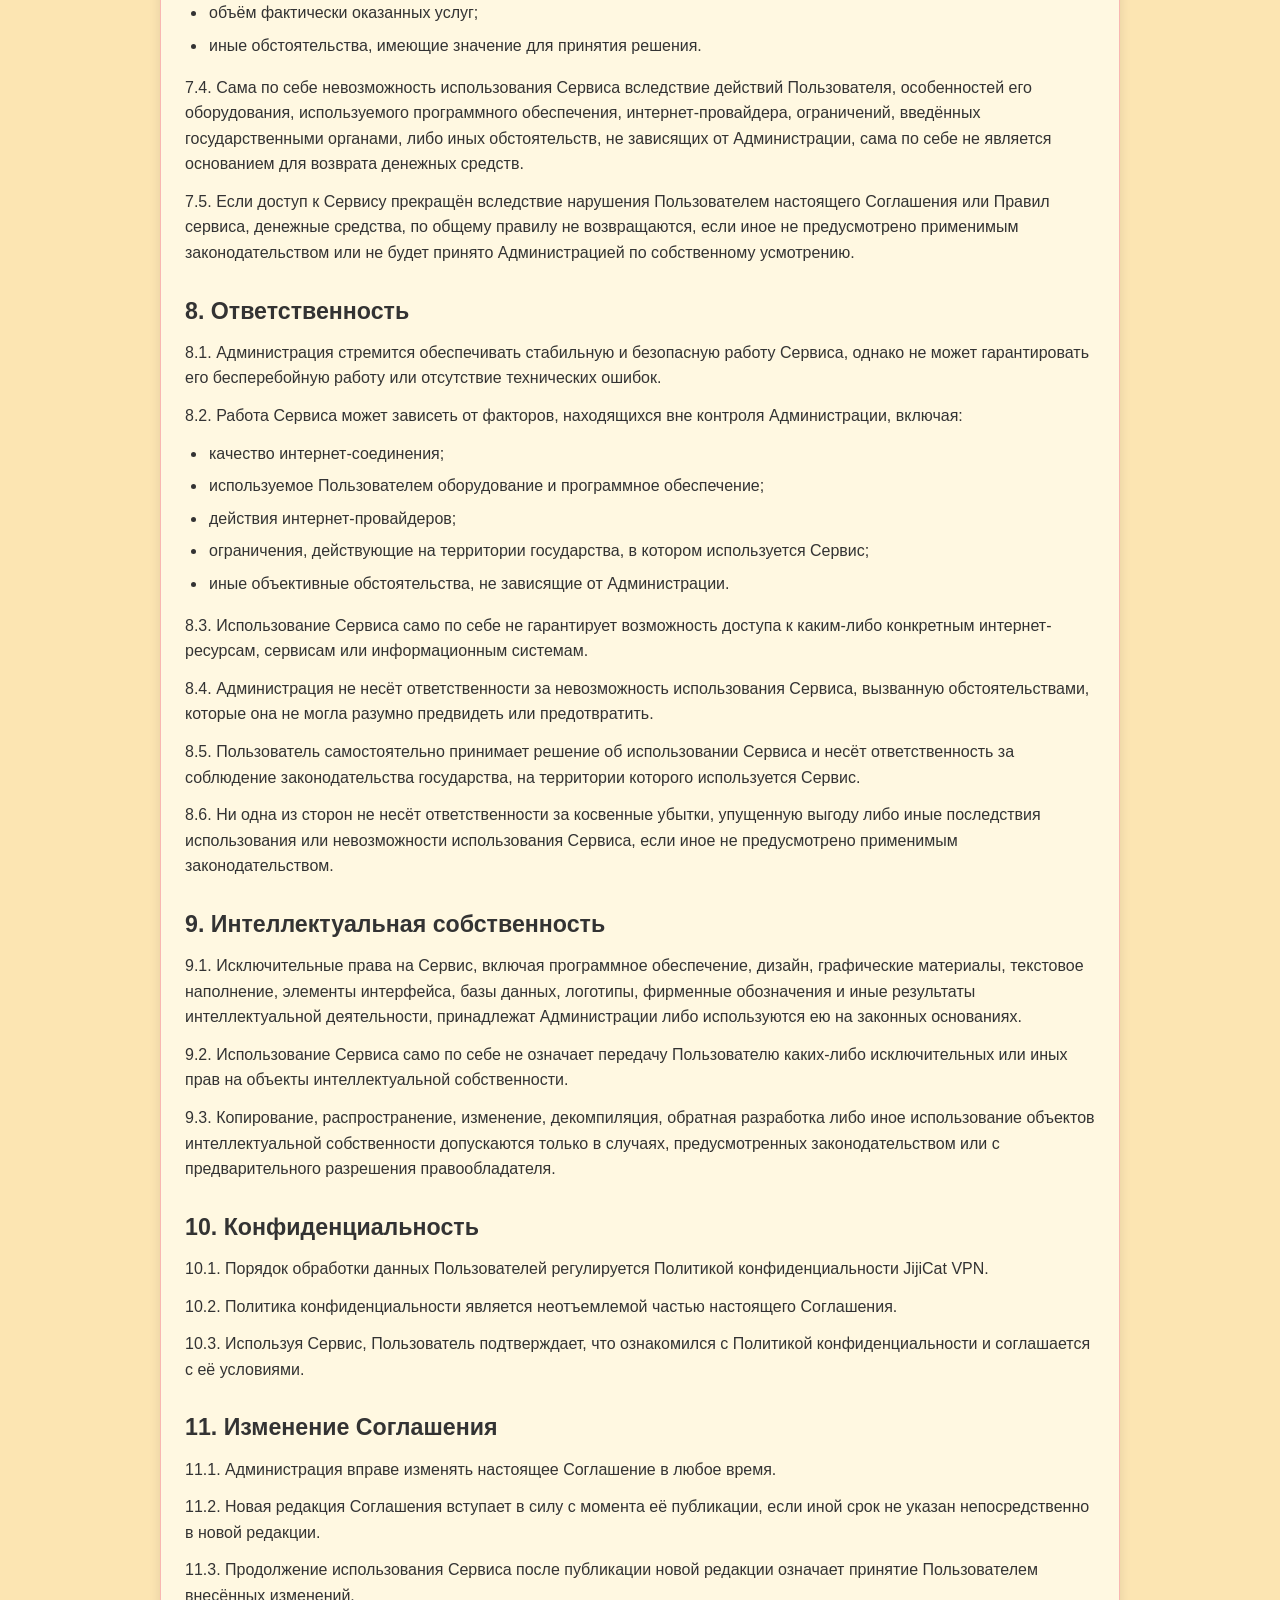
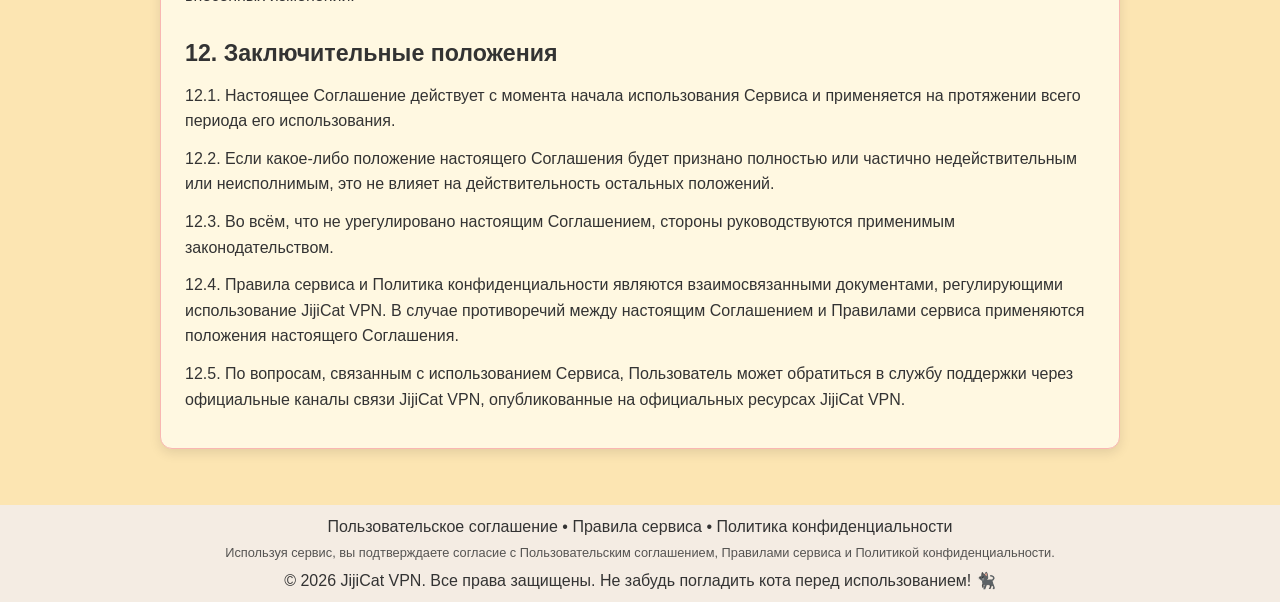
==== commit bf1d4113: "Add files via upload" ====
--- a/legal/agreement.html
+++ b/legal/agreement.html
@@ -3,7 +3,7 @@
 <head>
   <meta charset="UTF-8">
   <meta name="viewport" content="width=device-width, initial-scale=1">
-  <link rel="stylesheet" href="/styles.css?v=1.68">
+  <link rel="stylesheet" href="/styles.css?v=1.69">
   <link rel="icon" type="image/png" href="/favicon-96x96.png" sizes="96x96" />
   <link rel="icon" type="image/svg+xml" href="/favicon.svg" />
   <link rel="shortcut icon" href="/favicon.ico" />
@@ -24,216 +24,152 @@
       <p>Редакция от «4» июля 2026 г.</p>
     </div>
     <article class="legal-document">
-1. Общие положения
-
-1.1. Назначение Соглашения
-
-Настоящее Пользовательское соглашение (далее — Соглашение) определяет условия использования сервиса JijiCat VPN (далее — Сервис) и регулирует отношения между Администрацией Сервиса (далее — Администрация) и лицом, использующим Сервис (далее — Пользователь).
-
-1.2. О Сервисе
-
-JijiCat VPN предоставляет услугу организации защищённого VPN-соединения, а также связанные с ней возможности, доступные в рамках Сервиса.
-
-Сервис является постоянно развивающимся цифровым продуктом. Его функциональность, способы взаимодействия, тарифы и отдельные возможности могут изменяться по мере развития проекта.
-
-1.3. Принятие Соглашения
-
-Начиная использовать Сервис, Пользователь подтверждает свое согласие с настоящим Соглашением.
-
-Такое согласие считается подтверждённым, если Пользователь:
-	•	начинает использовать Сервис;
-	•	оформляет подписку;
-	•	пополняет внутренний баланс;
-	•	использует пробный доступ;
-	•	активирует промокоды;
-	•	участвует в реферальной программе;
-	•	использует любые иные функции Сервиса.
-
-Если Пользователь не согласен с условиями настоящего Соглашения полностью или частично, Пользователь обязан прекратить использование Сервиса.
-
-1.4. Область действия
-
-Настоящее Соглашение распространяется на все существующие и будущие функции JijiCat VPN, если Администрацией не установлены специальные условия для отдельных сервисов или возможностей.
-
-2. Использование Сервиса
-
-2.1. Общие условия
-
-Сервис предоставляется для использования в соответствии с его назначением, настоящим Соглашением, Правилами сервиса и применимым законодательством.
-
-Пользователь самостоятельно принимает решение об использовании Сервиса и несёт ответственность за соблюдение законодательства государства, на территории которого осуществляется такое использование.
-
-2.2. Учётная запись
-
-Для использования отдельных функций Сервиса могут использоваться учётная запись, идентификаторы Пользователя либо иные предусмотренные Сервисом средства доступа.
-
-Пользователь самостоятельно обеспечивает сохранность средств авторизации и принимает разумные меры для предотвращения доступа третьих лиц к своей учётной записи.
-
-Все действия, совершённые с использованием учётной записи либо иных средств доступа Пользователя до момента уведомления Администрации об их возможной компрометации, считаются совершёнными самим Пользователем.
-
-2.3. Допустимое использование
-
-Пользователь обязуется использовать Сервис добросовестно и не совершать действий, способных нарушить его работу или причинить ущерб Администрации, другим Пользователям либо третьим лицам.
-
-В частности, не допускается использование Сервиса:
-	•	для противоправной деятельности;
-	•	для нарушения прав и законных интересов третьих лиц;
-	•	для распространения вредоносного программного обеспечения;
-	•	для проведения атак на информационные системы;
-	•	для получения преимуществ путём обхода ограничений или злоупотребления функциональностью Сервиса;
-	•	способом, создающим чрезмерную нагрузку на инфраструктуру Сервиса либо препятствующим его использованию другими Пользователями.
-
-Использование Сервиса не освобождает Пользователя от ответственности за совершаемые им действия в сети Интернет.
-
-3. Подписка, оплата и внутренний баланс
-
-3.1. Подписка
-
-Доступ к отдельным функциям Сервиса предоставляется на основании Подписки.
-
-Стоимость, срок действия, состав тарифов и доступные способы оплаты определяются Администрацией и публикуются в Сервисе.
-
-Изменение стоимости либо условий Подписки распространяется исключительно на будущие операции и не влияет на уже оплаченный период использования.
-
-3.2. Автоматическое продление
-
-В Сервисе может быть доступна функция автоматического продления Подписки.
-
-Пользователь может управлять её настройками с использованием предусмотренных Сервисом средств.
-
-Управление автоматическим продлением осуществляется средствами, предусмотренными Сервисом.
-
-3.3. Внутренний баланс
-
-Для оплаты услуг Сервиса может использоваться внутренний баланс.
-
-Внутренний баланс предназначен исключительно для использования внутри JijiCat VPN и не является банковским счётом, электронными денежными средствами либо самостоятельным платёжным инструментом.
-
-Если Администрацией прямо не предусмотрено иное, средства внутреннего баланса, а также бонусные начисления не подлежат выводу, обмену на денежные средства или передаче другим Пользователям.
-
-3.4. Технические ошибки
-
-Если вследствие технической ошибки произошло некорректное отображение стоимости услуг, начислений, внутреннего баланса, бонусов либо иных данных, Администрация вправе устранить последствия такой ошибки, включая корректировку операций, произведенных вследствие такой ошибки.
-________________________________________
-4. Программы лояльности
-Администрация вправе предоставлять Пользователям дополнительные преимущества, включая пробный доступ, промокоды, бонусные начисления, реферальную программу, акции и иные программы лояльности.
-Условия каждой программы определяются Администрацией самостоятельно и могут изменяться по мере развития Сервиса.
-Если иное прямо не предусмотрено условиями конкретной программы, бонусы, скидки и иные преимущества предназначены исключительно для использования в рамках Сервиса и не подлежат обмену на денежные средства, выводу или передаче другим Пользователям.
-При выявлении злоупотреблений, обхода установленных правил, создания нескольких учётных записей с целью получения преимуществ либо иных недобросовестных действий Администрация может отказать в предоставлении преимуществ, аннулировать начисления, скорректировать внутренний баланс или прекратить участие Пользователя в соответствующей программе.
-
-5. Права и обязанности сторон
-
-5.1. Пользователь вправе
-
-Пользователь вправе:
-	•	использовать Сервис в соответствии с настоящим Соглашением;
-	•	получать доступ к функциям Сервиса в пределах приобретённой подписки;
-	•	обращаться в службу поддержки по вопросам использования Сервиса;
-	•	участвовать в программах лояльности при соблюдении условий их использования.
-
-5.2. Пользователь обязуется
-
-Пользователь обязуется:
-	•	соблюдать настоящее Соглашение, Правила сервиса и применимое законодательство;
-	•	использовать Сервис добросовестно и в соответствии с его назначением;
-	•	не предпринимать действий, способных нарушить работу Сервиса либо причинить ущерб Администрации, другим Пользователям или третьим лицам;
-	•	самостоятельно обеспечивать работоспособность своих устройств, программного обеспечения и подключения к сети Интернет.
-
-5.3. Администрация
-
-Для обеспечения стабильной, безопасной и качественной работы Сервиса Администрация может:
-	•	развивать Сервис, изменять его функциональность, интерфейс, способы взаимодействия, тарифы и иные условия использования;
-	•	проводить технические, профилактические и аварийные работы;
-	•	временно ограничивать доступ к отдельным функциям Сервиса на период проведения таких работ;
-	•	исправлять последствия технических ошибок;
-	•	удалять либо архивировать неиспользуемые учётные записи или иные средства доступа Пользователей;
-	•	рассматривать обращения Пользователей и принимать по ним решения;
-	•	принимать иные меры, необходимые для нормального функционирования и развития Сервиса.
-
-6. Ограничение и прекращение доступа
-
-6.1. Администрация может временно ограничить либо прекратить доступ Пользователя к Сервису, если имеются достаточные основания считать, что Пользователь:
-	•	нарушает настоящее Соглашение;
-	•	нарушает Правила сервиса;
-	•	нарушает применимое законодательство;
-	•	использует Сервис способом, создающим угрозу его стабильной работе, безопасности или другим Пользователям;
-	•	злоупотребляет возможностями Сервиса либо программами лояльности.
-
-6.2. Если обстоятельства требуют дополнительной проверки, доступ к отдельным функциям Сервиса может быть временно ограничен до завершения рассмотрения ситуации.
-
-6.3. Прекращение доступа к Сервису не освобождает Пользователя от обязательств, возникших до момента такого прекращения.
-
-7. Возврат денежных средств
-
-7.1. Администрация стремится обеспечивать надлежащее качество предоставляемых услуг и заинтересована в добросовестном разрешении возникающих вопросов.
-
-7.2. Каждое обращение, связанное с возвратом денежных средств, рассматривается индивидуально с учетом обстоятельств конкретной ситуации, требований применимого законодательства и положений настоящего Соглашения.
-
-7.3. При рассмотрении обращения могут учитываться:
-	•	характер возникшей проблемы;
-	•	возможность её устранения;
-	•	продолжительность её существования;
-	•	объём фактически оказанных услуг;
-	•	иные обстоятельства, имеющие значение для принятия решения.
-
-7.4. Сама по себе невозможность использования Сервиса вследствие действий Пользователя, особенностей его оборудования, используемого программного обеспечения, интернет-провайдера, ограничений, введённых государственными органами, либо иных обстоятельств, не зависящих от Администрации, сама по себе не является основанием для возврата денежных средств.
-
-7.5. Если доступ к Сервису прекращён вследствие нарушения Пользователем настоящего Соглашения или Правил сервиса, денежные средства, по общему правилу не возвращаются, если иное не предусмотрено применимым законодательством или не будет принято Администрацией по собственному усмотрению.
-
-8. Ответственность
-
-8.1. Администрация стремится обеспечивать стабильную и безопасную работу Сервиса, однако не может гарантировать его бесперебойную работу или отсутствие технических ошибок.
-
-8.2. Работа Сервиса может зависеть от факторов, находящихся вне контроля Администрации, включая:
-	•	качество интернет-соединения;
-	•	используемое Пользователем оборудование и программное обеспечение;
-	•	действия интернет-провайдеров;
-	•	ограничения, действующие на территории государства, в котором используется Сервис;
-	•	иные объективные обстоятельства, не зависящие от Администрации.
-
-8.3. Использование Сервиса само по себе не гарантирует возможность доступа к каким-либо конкретным интернет-ресурсам, сервисам или информационным системам.
-
-8.4. Администрация не несёт ответственности за невозможность использования Сервиса, вызванную обстоятельствами, которые она не могла разумно предвидеть или предотвратить.
-
-8.5. Пользователь самостоятельно принимает решение об использовании Сервиса и несёт ответственность за соблюдение законодательства государства, на территории которого используется Сервис.
-
-8.6. Ни одна из сторон не несёт ответственности за косвенные убытки, упущенную выгоду либо иные последствия использования или невозможности использования Сервиса, если иное не предусмотрено применимым законодательством.
-
-9. Интеллектуальная собственность
-
-9.1. Исключительные права на Сервис, включая программное обеспечение, дизайн, графические материалы, текстовое наполнение, элементы интерфейса, базы данных, логотипы, фирменные обозначения и иные результаты интеллектуальной деятельности, принадлежат Администрации либо используются ею на законных основаниях.
-
-9.2. Использование Сервиса само по себе не означает передачу Пользователю каких-либо исключительных или иных прав на объекты интеллектуальной собственности.
-
-9.3. Копирование, распространение, изменение, декомпиляция, обратная разработка либо иное использование объектов интеллектуальной собственности допускаются только в случаях, предусмотренных законодательством или с предварительного разрешения правообладателя.
-
-10. Конфиденциальность
-
-10.1. Порядок обработки данных Пользователей регулируется Политикой конфиденциальности JijiCat VPN.
-
-10.2. Политика конфиденциальности является неотъемлемой частью настоящего Соглашения.
-
-10.3. Используя Сервис, Пользователь подтверждает, что ознакомился с Политикой конфиденциальности и соглашается с её условиями.
-
-11. Изменение Соглашения
-
-11.1. Администрация вправе изменять настоящее Соглашение в любое время.
-
-11.2. Новая редакция Соглашения вступает в силу с момента её публикации, если иной срок не указан непосредственно в новой редакции.
-
-11.3. Продолжение использования Сервиса после публикации новой редакции означает принятие Пользователем внесённых изменений.
-
-12. Заключительные положения
-
-12.1. Настоящее Соглашение действует с момента начала использования Сервиса и применяется на протяжении всего периода его использования.
-
-12.2. Если какое-либо положение настоящего Соглашения будет признано полностью или частично недействительным или неисполнимым, это не влияет на действительность остальных положений.
-
-12.3. Во всём, что не урегулировано настоящим Соглашением, стороны руководствуются применимым законодательством.
-
-12.4. Правила сервиса и Политика конфиденциальности являются взаимосвязанными документами, регулирующими использование JijiCat VPN. В случае противоречий между настоящим Соглашением и Правилами сервиса применяются положения настоящего Соглашения.
-
-12.5. По вопросам, связанным с использованием Сервиса, Пользователь может обратиться в службу поддержки через официальные каналы связи JijiCat VPN, опубликованные на официальных ресурсах JijiCat VPN.</article>
+      <h2>1. Общие положения</h2>
+      <h3>1.1. Назначение Соглашения</h3>
+      <p>Настоящее Пользовательское соглашение (далее — Соглашение) определяет условия использования сервиса JijiCat VPN (далее — Сервис) и регулирует отношения между Администрацией Сервиса (далее — Администрация) и лицом, использующим Сервис (далее — Пользователь).</p>
+      <h3>1.2. О Сервисе</h3>
+      <p>JijiCat VPN предоставляет услугу организации защищённого VPN-соединения, а также связанные с ней возможности, доступные в рамках Сервиса.</p>
+      <p>Сервис является постоянно развивающимся цифровым продуктом. Его функциональность, способы взаимодействия, тарифы и отдельные возможности могут изменяться по мере развития проекта.</p>
+      <h3>1.3. Принятие Соглашения</h3>
+      <p>Начиная использовать Сервис, Пользователь подтверждает свое согласие с настоящим Соглашением.</p>
+      <p>Такое согласие считается подтверждённым, если Пользователь:</p>
+      <ul>
+        <li>начинает использовать Сервис;</li>
+        <li>оформляет подписку;</li>
+        <li>пополняет внутренний баланс;</li>
+        <li>использует пробный доступ;</li>
+        <li>активирует промокоды;</li>
+        <li>участвует в реферальной программе;</li>
+        <li>использует любые иные функции Сервиса.</li>
+      </ul>
+      <p>Если Пользователь не согласен с условиями настоящего Соглашения полностью или частично, Пользователь обязан прекратить использование Сервиса.</p>
+      <h3>1.4. Область действия</h3>
+      <p>Настоящее Соглашение распространяется на все существующие и будущие функции JijiCat VPN, если Администрацией не установлены специальные условия для отдельных сервисов или возможностей.</p>
+      <h2>2. Использование Сервиса</h2>
+      <h3>2.1. Общие условия</h3>
+      <p>Сервис предоставляется для использования в соответствии с его назначением, настоящим Соглашением, Правилами сервиса и применимым законодательством.</p>
+      <p>Пользователь самостоятельно принимает решение об использовании Сервиса и несёт ответственность за соблюдение законодательства государства, на территории которого осуществляется такое использование.</p>
+      <h3>2.2. Учётная запись</h3>
+      <p>Для использования отдельных функций Сервиса могут использоваться учётная запись, идентификаторы Пользователя либо иные предусмотренные Сервисом средства доступа.</p>
+      <p>Пользователь самостоятельно обеспечивает сохранность средств авторизации и принимает разумные меры для предотвращения доступа третьих лиц к своей учётной записи.</p>
+      <p>Все действия, совершённые с использованием учётной записи либо иных средств доступа Пользователя до момента уведомления Администрации об их возможной компрометации, считаются совершёнными самим Пользователем.</p>
+      <h3>2.3. Допустимое использование</h3>
+      <p>Пользователь обязуется использовать Сервис добросовестно и не совершать действий, способных нарушить его работу или причинить ущерб Администрации, другим Пользователям либо третьим лицам.</p>
+      <p>В частности, не допускается использование Сервиса:</p>
+      <ul>
+        <li>для противоправной деятельности;</li>
+        <li>для нарушения прав и законных интересов третьих лиц;</li>
+        <li>для распространения вредоносного программного обеспечения;</li>
+        <li>для проведения атак на информационные системы;</li>
+        <li>для получения преимуществ путём обхода ограничений или злоупотребления функциональностью Сервиса;</li>
+        <li>способом, создающим чрезмерную нагрузку на инфраструктуру Сервиса либо препятствующим его использованию другими Пользователями.</li>
+      </ul>
+      <p>Использование Сервиса не освобождает Пользователя от ответственности за совершаемые им действия в сети Интернет.</p>
+      <h2>3. Подписка, оплата и внутренний баланс</h2>
+      <h3>3.1. Подписка</h3>
+      <p>Доступ к отдельным функциям Сервиса предоставляется на основании Подписки.</p>
+      <p>Стоимость, срок действия, состав тарифов и доступные способы оплаты определяются Администрацией и публикуются в Сервисе.</p>
+      <p>Изменение стоимости либо условий Подписки распространяется исключительно на будущие операции и не влияет на уже оплаченный период использования.</p>
+      <h3>3.2. Автоматическое продление</h3>
+      <p>В Сервисе может быть доступна функция автоматического продления Подписки.</p>
+      <p>Пользователь может управлять её настройками с использованием предусмотренных Сервисом средств.</p>
+      <p>Управление автоматическим продлением осуществляется средствами, предусмотренными Сервисом.</p>
+      <h3>3.3. Внутренний баланс</h3>
+      <p>Для оплаты услуг Сервиса может использоваться внутренний баланс.</p>
+      <p>Внутренний баланс предназначен исключительно для использования внутри JijiCat VPN и не является банковским счётом, электронными денежными средствами либо самостоятельным платёжным инструментом.</p>
+      <p>Если Администрацией прямо не предусмотрено иное, средства внутреннего баланса, а также бонусные начисления не подлежат выводу, обмену на денежные средства или передаче другим Пользователям.</p>
+      <h3>3.4. Технические ошибки</h3>
+      <p>Если вследствие технической ошибки произошло некорректное отображение стоимости услуг, начислений, внутреннего баланса, бонусов либо иных данных, Администрация вправе устранить последствия такой ошибки, включая корректировку операций, произведенных вследствие такой ошибки.</p>
+      <h2>4. Программы лояльности</h2>
+      <p>Администрация вправе предоставлять Пользователям дополнительные преимущества, включая пробный доступ, промокоды, бонусные начисления, реферальную программу, акции и иные программы лояльности.</p>
+      <p>Условия каждой программы определяются Администрацией самостоятельно и могут изменяться по мере развития Сервиса.</p>
+      <p>Если иное прямо не предусмотрено условиями конкретной программы, бонусы, скидки и иные преимущества предназначены исключительно для использования в рамках Сервиса и не подлежат обмену на денежные средства, выводу или передаче другим Пользователям.</p>
+      <p>При выявлении злоупотреблений, обхода установленных правил, создания нескольких учётных записей с целью получения преимуществ либо иных недобросовестных действий Администрация может отказать в предоставлении преимуществ, аннулировать начисления, скорректировать внутренний баланс или прекратить участие Пользователя в соответствующей программе.</p>
+      <h2>5. Права и обязанности сторон</h2>
+      <h3>5.1. Пользователь вправе</h3>
+      <p>Пользователь вправе:</p>
+      <ul>
+        <li>использовать Сервис в соответствии с настоящим Соглашением;</li>
+        <li>получать доступ к функциям Сервиса в пределах приобретённой подписки;</li>
+        <li>обращаться в службу поддержки по вопросам использования Сервиса;</li>
+        <li>участвовать в программах лояльности при соблюдении условий их использования.</li>
+      </ul>
+      <h3>5.2. Пользователь обязуется</h3>
+      <p>Пользователь обязуется:</p>
+      <ul>
+        <li>соблюдать настоящее Соглашение, Правила сервиса и применимое законодательство;</li>
+        <li>использовать Сервис добросовестно и в соответствии с его назначением;</li>
+        <li>не предпринимать действий, способных нарушить работу Сервиса либо причинить ущерб Администрации, другим Пользователям или третьим лицам;</li>
+        <li>самостоятельно обеспечивать работоспособность своих устройств, программного обеспечения и подключения к сети Интернет.</li>
+      </ul>
+      <h3>5.3. Администрация</h3>
+      <p>Для обеспечения стабильной, безопасной и качественной работы Сервиса Администрация может:</p>
+      <ul>
+        <li>развивать Сервис, изменять его функциональность, интерфейс, способы взаимодействия, тарифы и иные условия использования;</li>
+        <li>проводить технические, профилактические и аварийные работы;</li>
+        <li>временно ограничивать доступ к отдельным функциям Сервиса на период проведения таких работ;</li>
+        <li>исправлять последствия технических ошибок;</li>
+        <li>удалять либо архивировать неиспользуемые учётные записи или иные средства доступа Пользователей;</li>
+        <li>рассматривать обращения Пользователей и принимать по ним решения;</li>
+        <li>принимать иные меры, необходимые для нормального функционирования и развития Сервиса.</li>
+      </ul>
+      <h2>6. Ограничение и прекращение доступа</h2>
+      <p>6.1. Администрация может временно ограничить либо прекратить доступ Пользователя к Сервису, если имеются достаточные основания считать, что Пользователь:</p>
+      <ul>
+        <li>нарушает настоящее Соглашение;</li>
+        <li>нарушает Правила сервиса;</li>
+        <li>нарушает применимое законодательство;</li>
+        <li>использует Сервис способом, создающим угрозу его стабильной работе, безопасности или другим Пользователям;</li>
+        <li>злоупотребляет возможностями Сервиса либо программами лояльности.</li>
+      </ul>
+      <p>6.2. Если обстоятельства требуют дополнительной проверки, доступ к отдельным функциям Сервиса может быть временно ограничен до завершения рассмотрения ситуации.</p>
+      <p>6.3. Прекращение доступа к Сервису не освобождает Пользователя от обязательств, возникших до момента такого прекращения.</p>
+      <h2>7. Возврат денежных средств</h2>
+      <p>7.1. Администрация стремится обеспечивать надлежащее качество предоставляемых услуг и заинтересована в добросовестном разрешении возникающих вопросов.</p>
+      <p>7.2. Каждое обращение, связанное с возвратом денежных средств, рассматривается индивидуально с учетом обстоятельств конкретной ситуации, требований применимого законодательства и положений настоящего Соглашения.</p>
+      <p>7.3. При рассмотрении обращения могут учитываться:</p>
+      <ul>
+        <li>характер возникшей проблемы;</li>
+        <li>возможность её устранения;</li>
+        <li>продолжительность её существования;</li>
+        <li>объём фактически оказанных услуг;</li>
+        <li>иные обстоятельства, имеющие значение для принятия решения.</li>
+      </ul>
+      <p>7.4. Сама по себе невозможность использования Сервиса вследствие действий Пользователя, особенностей его оборудования, используемого программного обеспечения, интернет-провайдера, ограничений, введённых государственными органами, либо иных обстоятельств, не зависящих от Администрации, сама по себе не является основанием для возврата денежных средств.</p>
+      <p>7.5. Если доступ к Сервису прекращён вследствие нарушения Пользователем настоящего Соглашения или Правил сервиса, денежные средства, по общему правилу не возвращаются, если иное не предусмотрено применимым законодательством или не будет принято Администрацией по собственному усмотрению.</p>
+      <h2>8. Ответственность</h2>
+      <p>8.1. Администрация стремится обеспечивать стабильную и безопасную работу Сервиса, однако не может гарантировать его бесперебойную работу или отсутствие технических ошибок.</p>
+      <p>8.2. Работа Сервиса может зависеть от факторов, находящихся вне контроля Администрации, включая:</p>
+      <ul>
+        <li>качество интернет-соединения;</li>
+        <li>используемое Пользователем оборудование и программное обеспечение;</li>
+        <li>действия интернет-провайдеров;</li>
+        <li>ограничения, действующие на территории государства, в котором используется Сервис;</li>
+        <li>иные объективные обстоятельства, не зависящие от Администрации.</li>
+      </ul>
+      <p>8.3. Использование Сервиса само по себе не гарантирует возможность доступа к каким-либо конкретным интернет-ресурсам, сервисам или информационным системам.</p>
+      <p>8.4. Администрация не несёт ответственности за невозможность использования Сервиса, вызванную обстоятельствами, которые она не могла разумно предвидеть или предотвратить.</p>
+      <p>8.5. Пользователь самостоятельно принимает решение об использовании Сервиса и несёт ответственность за соблюдение законодательства государства, на территории которого используется Сервис.</p>
+      <p>8.6. Ни одна из сторон не несёт ответственности за косвенные убытки, упущенную выгоду либо иные последствия использования или невозможности использования Сервиса, если иное не предусмотрено применимым законодательством.</p>
+      <h2>9. Интеллектуальная собственность</h2>
+      <p>9.1. Исключительные права на Сервис, включая программное обеспечение, дизайн, графические материалы, текстовое наполнение, элементы интерфейса, базы данных, логотипы, фирменные обозначения и иные результаты интеллектуальной деятельности, принадлежат Администрации либо используются ею на законных основаниях.</p>
+      <p>9.2. Использование Сервиса само по себе не означает передачу Пользователю каких-либо исключительных или иных прав на объекты интеллектуальной собственности.</p>
+      <p>9.3. Копирование, распространение, изменение, декомпиляция, обратная разработка либо иное использование объектов интеллектуальной собственности допускаются только в случаях, предусмотренных законодательством или с предварительного разрешения правообладателя.</p>
+      <h2>10. Конфиденциальность</h2>
+      <p>10.1. Порядок обработки данных Пользователей регулируется Политикой конфиденциальности JijiCat VPN.</p>
+      <p>10.2. Политика конфиденциальности является неотъемлемой частью настоящего Соглашения.</p>
+      <p>10.3. Используя Сервис, Пользователь подтверждает, что ознакомился с Политикой конфиденциальности и соглашается с её условиями.</p>
+      <h2>11. Изменение Соглашения</h2>
+      <p>11.1. Администрация вправе изменять настоящее Соглашение в любое время.</p>
+      <p>11.2. Новая редакция Соглашения вступает в силу с момента её публикации, если иной срок не указан непосредственно в новой редакции.</p>
+      <p>11.3. Продолжение использования Сервиса после публикации новой редакции означает принятие Пользователем внесённых изменений.</p>
+      <h2>12. Заключительные положения</h2>
+      <p>12.1. Настоящее Соглашение действует с момента начала использования Сервиса и применяется на протяжении всего периода его использования.</p>
+      <p>12.2. Если какое-либо положение настоящего Соглашения будет признано полностью или частично недействительным или неисполнимым, это не влияет на действительность остальных положений.</p>
+      <p>12.3. Во всём, что не урегулировано настоящим Соглашением, стороны руководствуются применимым законодательством.</p>
+      <p>12.4. Правила сервиса и Политика конфиденциальности являются взаимосвязанными документами, регулирующими использование JijiCat VPN. В случае противоречий между настоящим Соглашением и Правилами сервиса применяются положения настоящего Соглашения.</p>
+      <p>12.5. По вопросам, связанным с использованием Сервиса, Пользователь может обратиться в службу поддержки через официальные каналы связи JijiCat VPN, опубликованные на официальных ресурсах JijiCat VPN.</p>
+    </article>
   </main>
   <footer>
     <p class="footer-links"><a href="/legal/agreement.html">Пользовательское соглашение</a> <span aria-hidden="true">•</span> <a href="/legal/rules.html">Правила сервиса</a> <span aria-hidden="true">•</span> <a href="/legal/privacy.html">Политика конфиденциальности</a></p>
--- a/styles.css
+++ b/styles.css
@@ -35,9 +35,11 @@
 .ip-display {
   display: none;
   opacity: 0;
-  margin-right: 30px;
+  align-self: center;
+  margin: 0;
   font-size: 14px;
   font-weight: 500;
+  line-height: 1.2;
   color: #666;
   white-space: nowrap;
   transition: opacity 0.5s ease-in-out;
@@ -102,6 +104,7 @@
   display: flex;
   flex-wrap: nowrap;
   justify-content: flex-end;
+  align-items: center;
   gap: 20px;
   padding-left: 0;
 }
@@ -498,12 +501,41 @@
   color: #333;
   line-height: 1.6;
   text-align: left;
-  white-space: pre-wrap;
   overflow-wrap: anywhere;
 }
 
-.legal-document p + p {
-  margin-top: 12px;
+.legal-document h2 {
+  margin: 30px 0 14px;
+  font-size: 1.45rem;
+  line-height: 1.3;
+}
+
+.legal-document h2:first-child {
+  margin-top: 0;
+}
+
+.legal-document h3 {
+  margin: 22px 0 10px;
+  font-size: 1.12rem;
+  font-weight: 600;
+  line-height: 1.35;
+}
+
+.legal-document p {
+  margin: 0 0 12px;
+  font-weight: 400;
+}
+
+.legal-document ul {
+  margin: 0 0 16px 22px;
+  padding: 0;
+  font-weight: 400;
+}
+
+.legal-document li {
+  margin: 7px 0;
+  padding-left: 2px;
+  font-weight: 400;
 }
 
 .flip-cat {
@@ -613,7 +645,17 @@
     padding: 5px 12px;
   }
 
-  .ip-display { display: none !important; }
+  .ip-display {
+    width: 100%;
+    margin: 0 0 2px;
+    padding: 8px 12px 10px;
+    border-bottom: 1px solid rgba(51, 51, 51, 0.12);
+    color: #666;
+    font-size: 12px;
+    font-weight: 500;
+    line-height: 1.35;
+    text-align: center;
+  }
 
   .mobile-logo { display: inline-block; }
 
@@ -660,6 +702,11 @@
     background-color: rgba(51, 51, 51, 0.98);
   }
 
+  .dark-mode .ip-display {
+    border-bottom-color: rgba(255, 255, 255, 0.16);
+    color: #ccc;
+  }
+
   .legal-nav-links {
     position: static;
     left: auto;
@@ -719,7 +766,10 @@
   footer { padding: 10px 14px; }
   .footer-links { line-height: 1.6; }
   .legal-main { padding: 28px 14px 44px; }
-  .legal-document { padding: 18px; }
+  .legal-document { padding: 18px; line-height: 1.65; }
+  .legal-document h2 { margin-top: 24px; font-size: 1.25rem; }
+  .legal-document h3 { margin-top: 18px; font-size: 1.05rem; }
+  .legal-document ul { margin-left: 18px; }
 }
 
 @media screen and (min-width: 641px) {
@@ -761,4 +811,4 @@
     scroll-behavior: auto !important;
     transition-duration: 0.01ms !important;
   }
-}+}
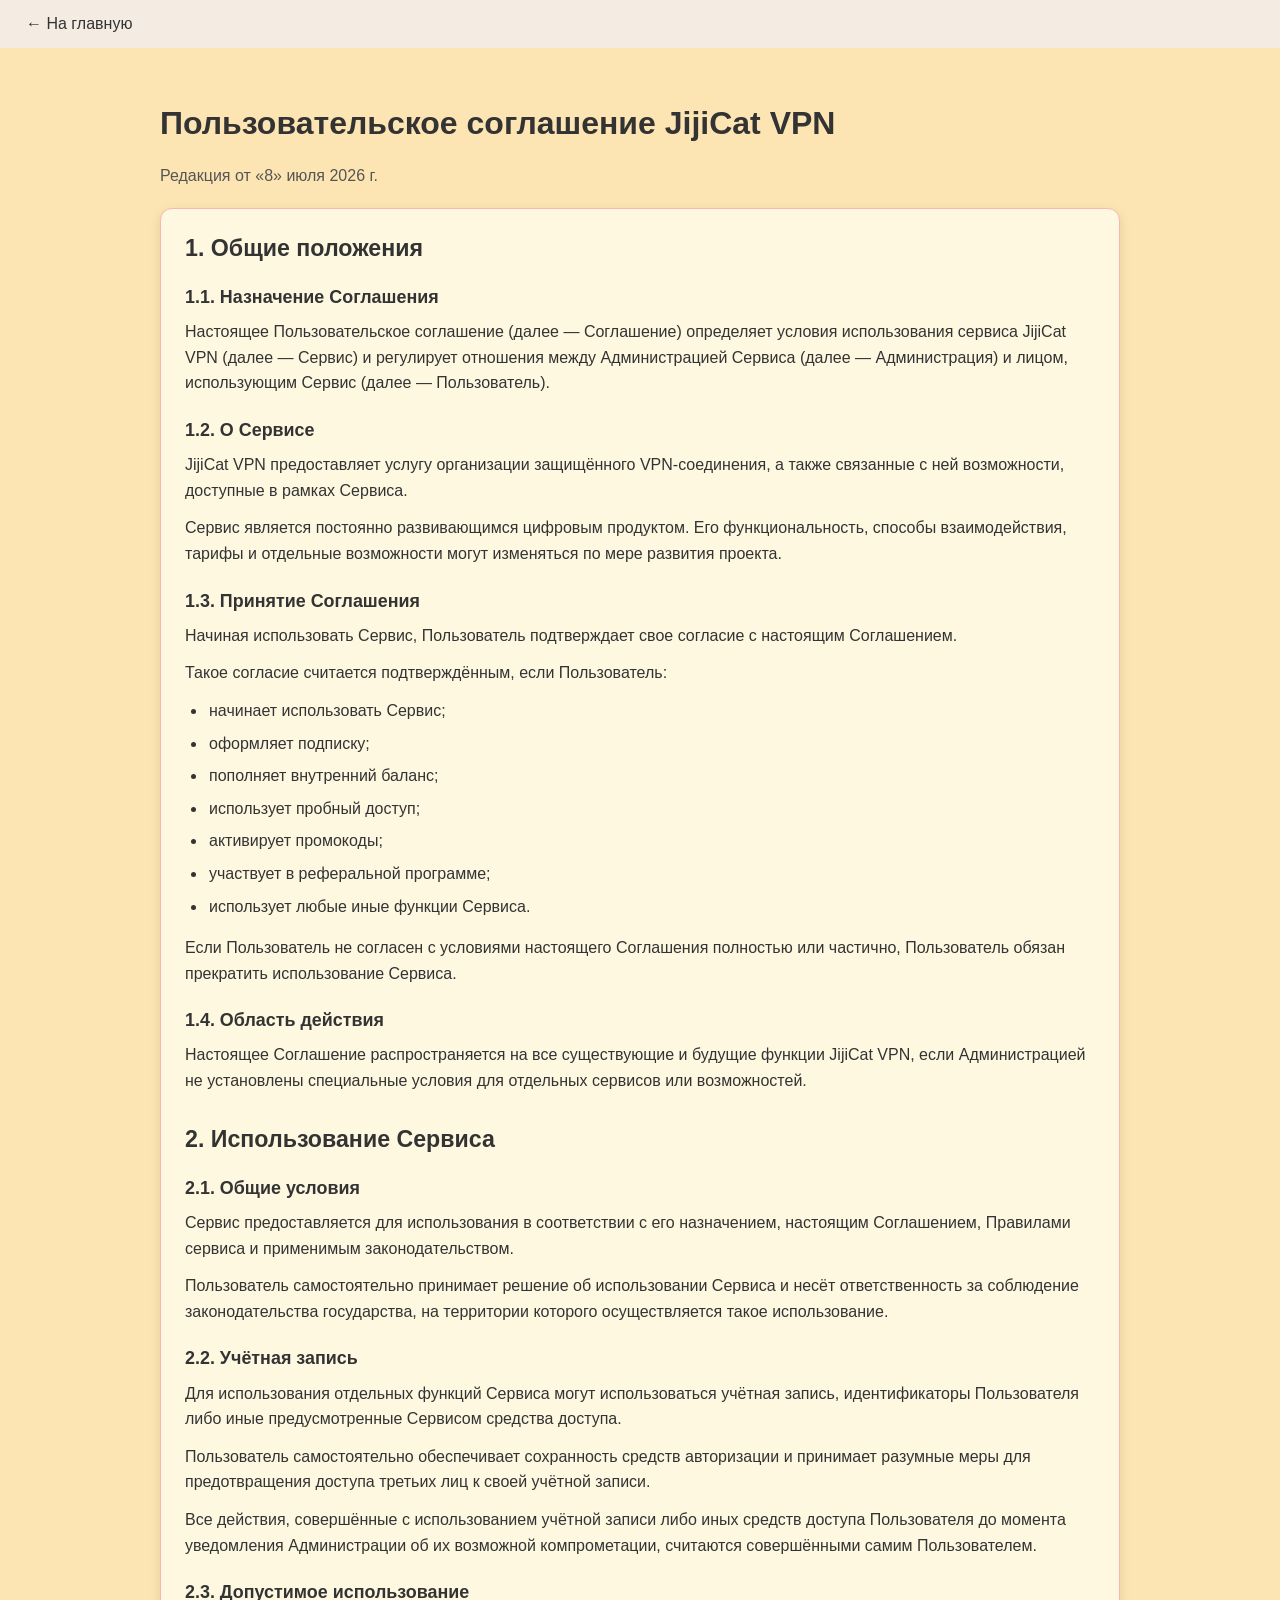
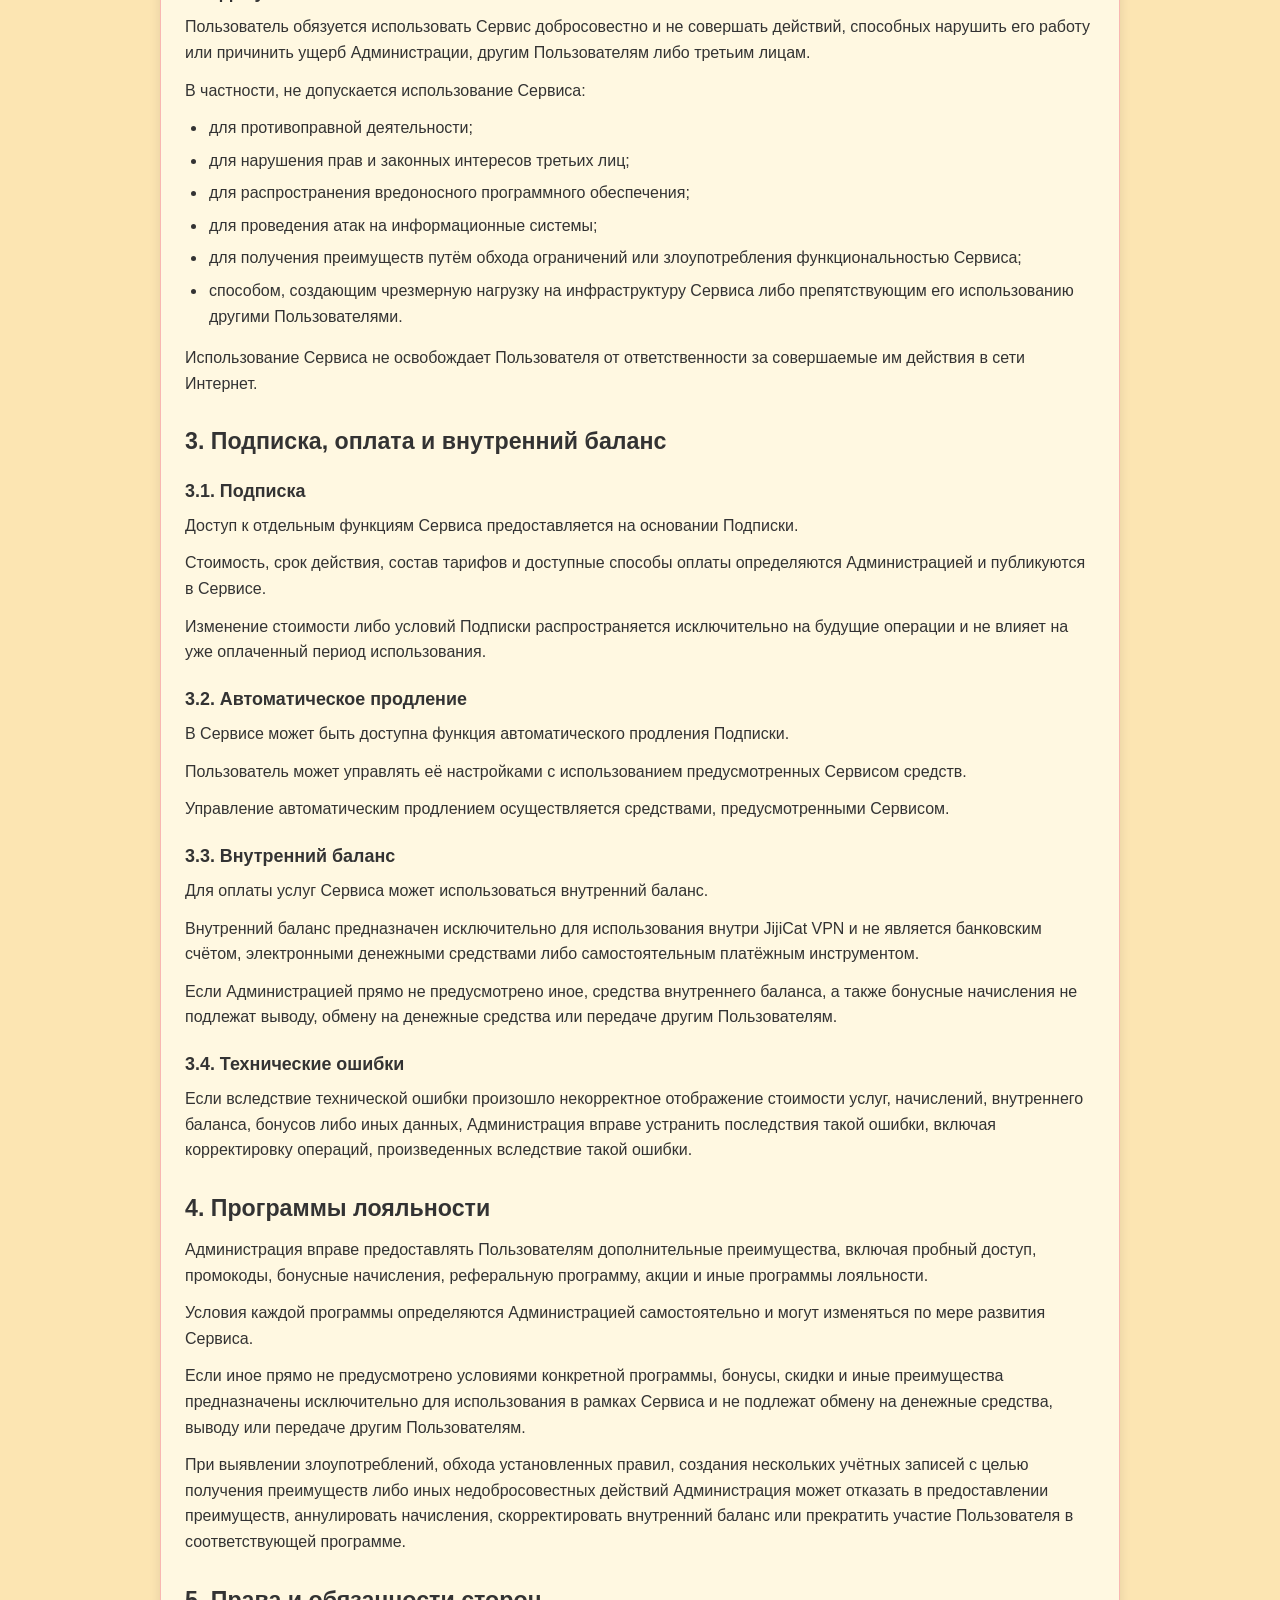
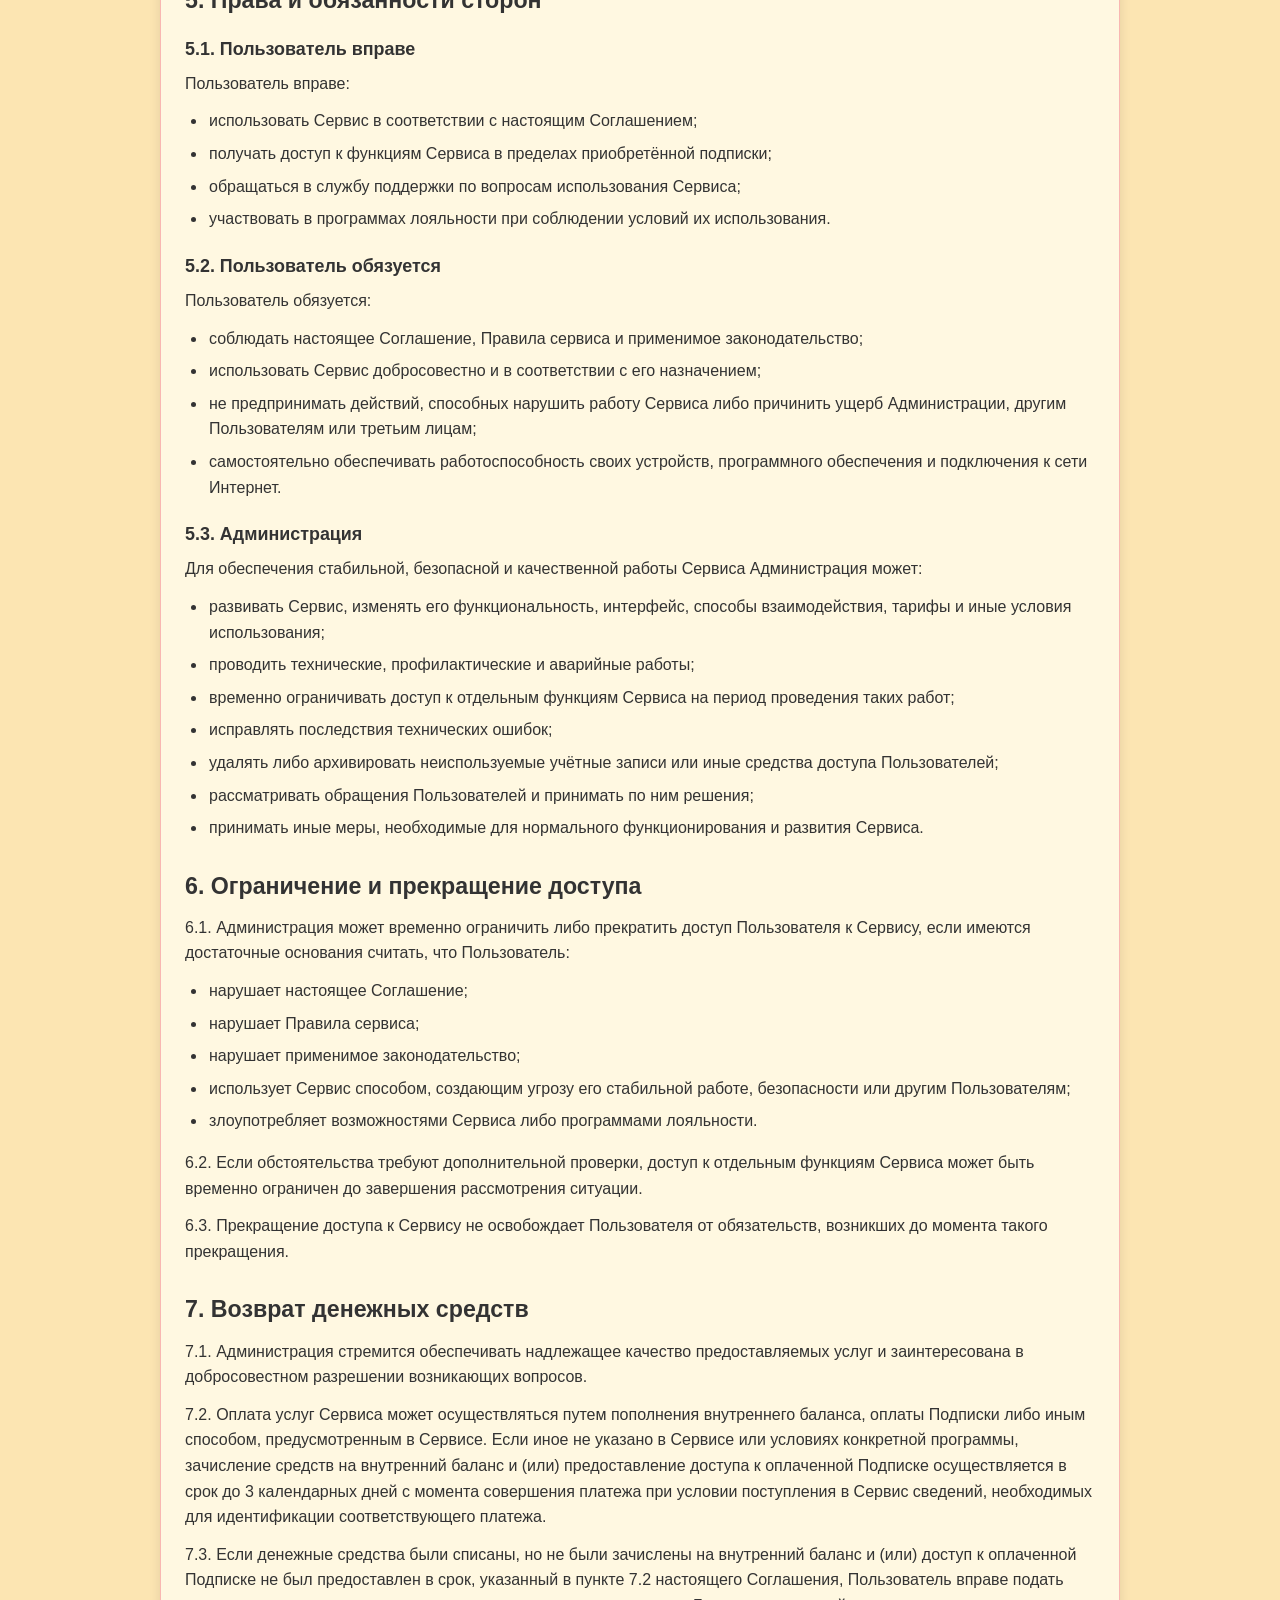
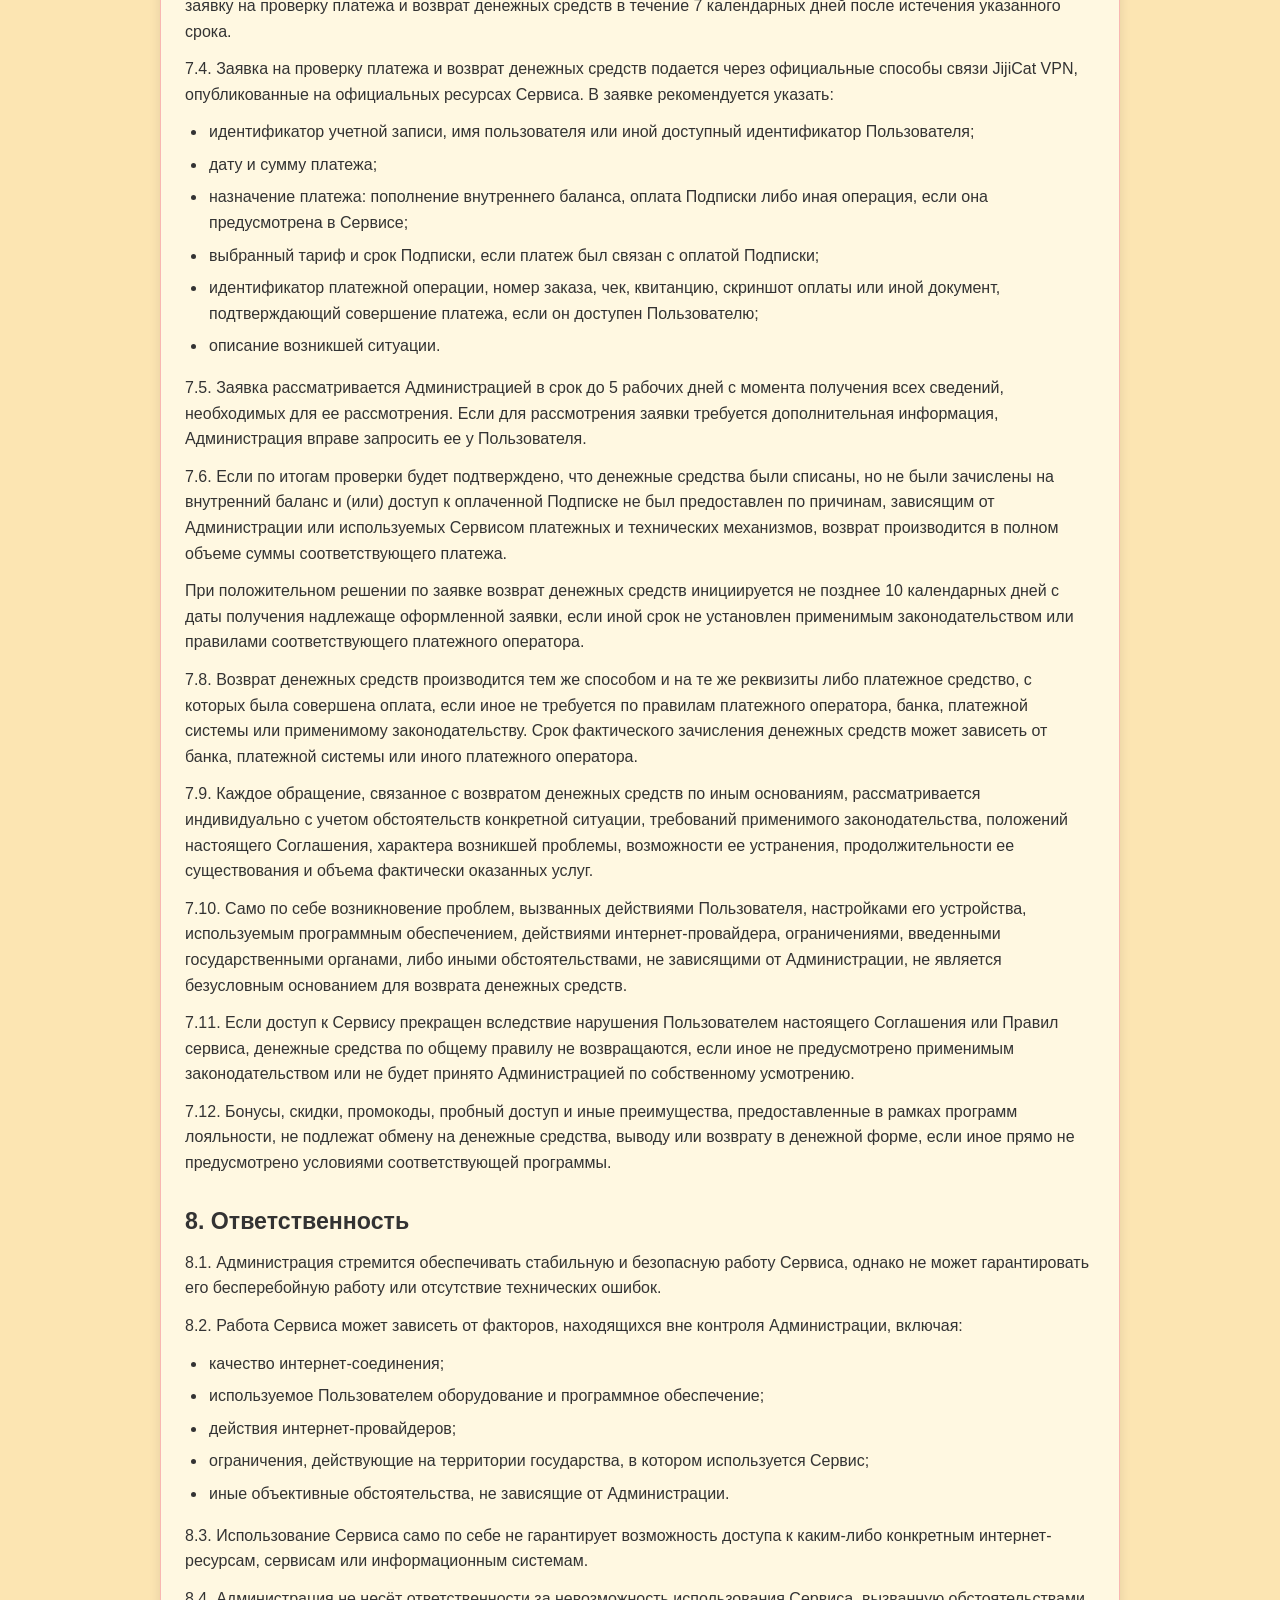
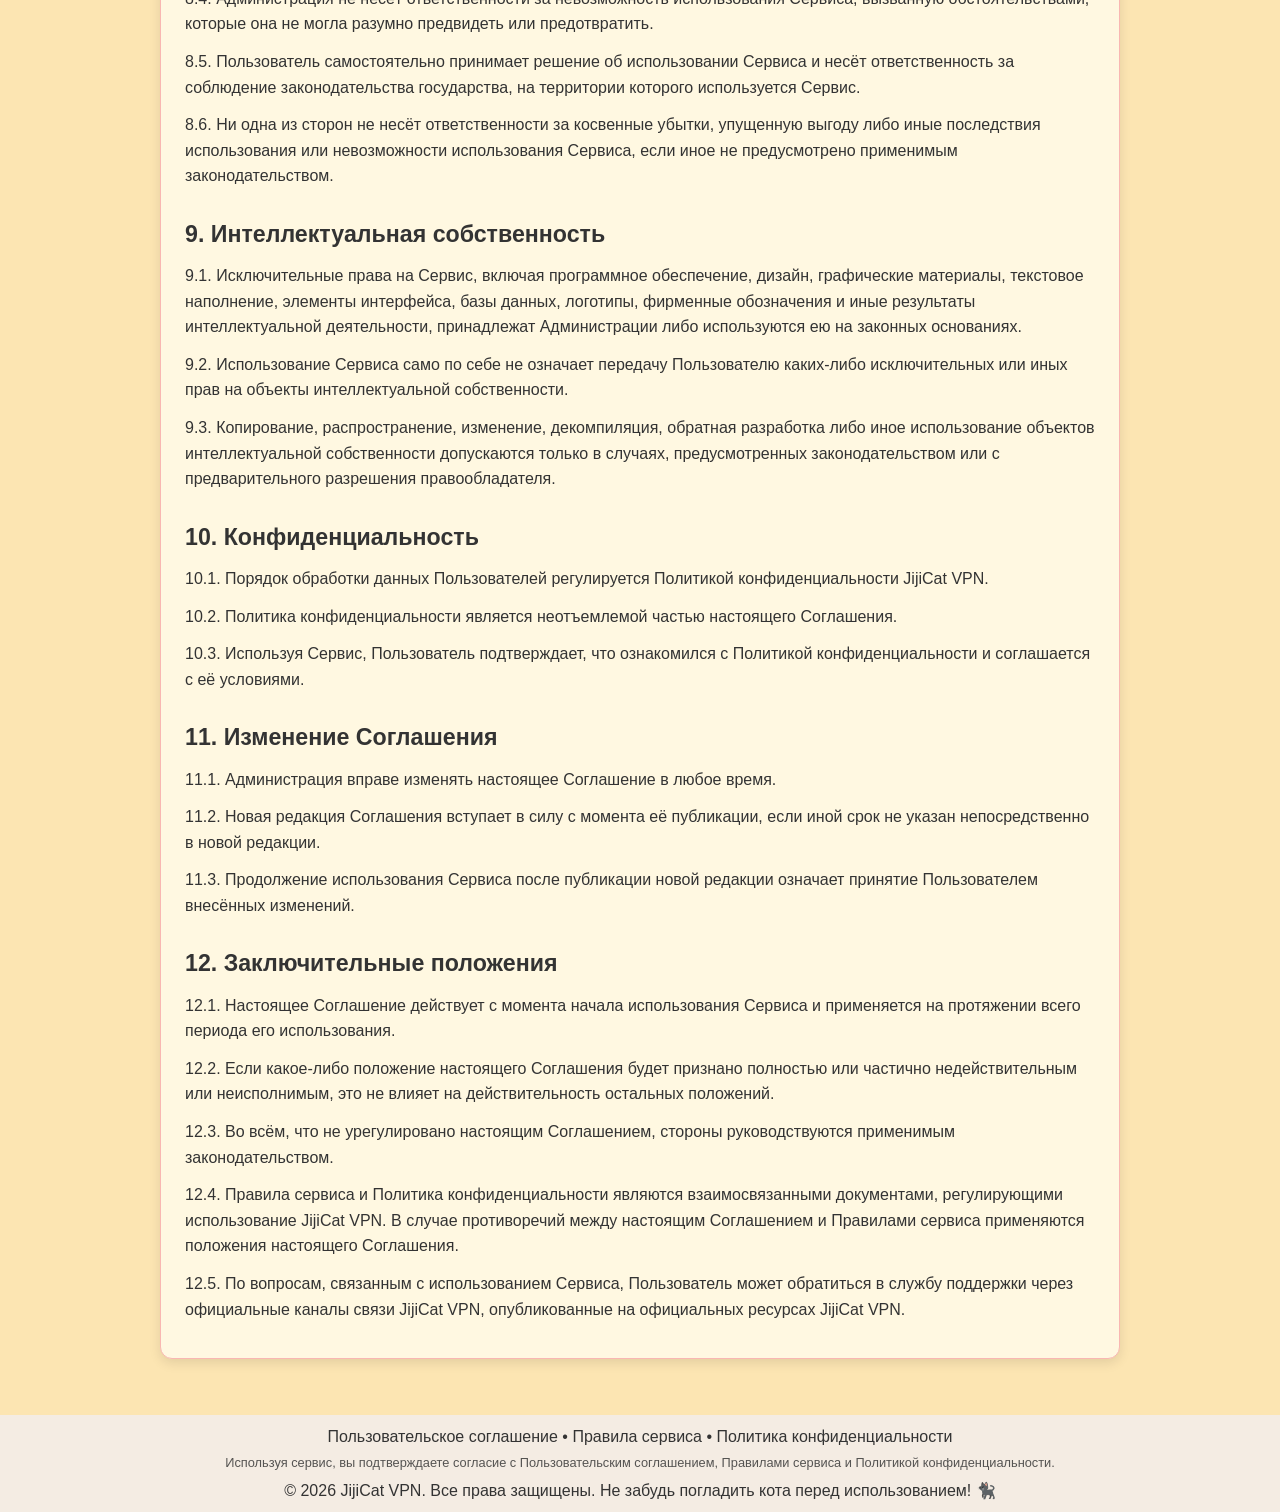
==== commit 90bd8e9d: "Add files via upload" ====
--- a/legal/agreement.html
+++ b/legal/agreement.html
@@ -3,7 +3,7 @@
 <head>
   <meta charset="UTF-8">
   <meta name="viewport" content="width=device-width, initial-scale=1">
-  <link rel="stylesheet" href="/styles.css?v=1.69">
+  <link rel="stylesheet" href="/styles.css?v=1.70">
   <link rel="icon" type="image/png" href="/favicon-96x96.png" sizes="96x96" />
   <link rel="icon" type="image/svg+xml" href="/favicon.svg" />
   <link rel="shortcut icon" href="/favicon.ico" />
@@ -21,7 +21,7 @@
   <main class="legal-main">
     <h1>Пользовательское соглашение JijiCat VPN</h1>
     <div class="legal-meta">
-      <p>Редакция от «4» июля 2026 г.</p>
+      <p>Редакция от «8» июля 2026 г.</p>
     </div>
     <article class="legal-document">
       <h2>1. Общие положения</h2>
@@ -126,17 +126,25 @@
       <p>6.3. Прекращение доступа к Сервису не освобождает Пользователя от обязательств, возникших до момента такого прекращения.</p>
       <h2>7. Возврат денежных средств</h2>
       <p>7.1. Администрация стремится обеспечивать надлежащее качество предоставляемых услуг и заинтересована в добросовестном разрешении возникающих вопросов.</p>
-      <p>7.2. Каждое обращение, связанное с возвратом денежных средств, рассматривается индивидуально с учетом обстоятельств конкретной ситуации, требований применимого законодательства и положений настоящего Соглашения.</p>
-      <p>7.3. При рассмотрении обращения могут учитываться:</p>
+      <p>7.2. Оплата услуг Сервиса может осуществляться путем пополнения внутреннего баланса, оплаты Подписки либо иным способом, предусмотренным в Сервисе. Если иное не указано в Сервисе или условиях конкретной программы, зачисление средств на внутренний баланс и (или) предоставление доступа к оплаченной Подписке осуществляется в срок до 3 календарных дней с момента совершения платежа при условии поступления в Сервис сведений, необходимых для идентификации соответствующего платежа.</p>
+      <p>7.3. Если денежные средства были списаны, но не были зачислены на внутренний баланс и (или) доступ к оплаченной Подписке не был предоставлен в срок, указанный в пункте 7.2 настоящего Соглашения, Пользователь вправе подать заявку на проверку платежа и возврат денежных средств в течение 7 календарных дней после истечения указанного срока.</p>
+	  <p>7.4. Заявка на проверку платежа и возврат денежных средств подается через официальные способы связи JijiCat VPN, опубликованные на официальных ресурсах Сервиса. В заявке рекомендуется указать:</p>
       <ul>
-        <li>характер возникшей проблемы;</li>
-        <li>возможность её устранения;</li>
-        <li>продолжительность её существования;</li>
-        <li>объём фактически оказанных услуг;</li>
-        <li>иные обстоятельства, имеющие значение для принятия решения.</li>
+        <li>идентификатор учетной записи, имя пользователя или иной доступный идентификатор Пользователя;</li>
+        <li>дату и сумму платежа;</li>
+        <li>назначение платежа: пополнение внутреннего баланса, оплата Подписки либо иная операция, если она предусмотрена в Сервисе;</li>
+        <li>выбранный тариф и срок Подписки, если платеж был связан с оплатой Подписки;</li>
+        <li>идентификатор платежной операции, номер заказа, чек, квитанцию, скриншот оплаты или иной документ, подтверждающий совершение платежа, если он доступен Пользователю;</li>
+		<li>описание возникшей ситуации.</li>
       </ul>
-      <p>7.4. Сама по себе невозможность использования Сервиса вследствие действий Пользователя, особенностей его оборудования, используемого программного обеспечения, интернет-провайдера, ограничений, введённых государственными органами, либо иных обстоятельств, не зависящих от Администрации, сама по себе не является основанием для возврата денежных средств.</p>
-      <p>7.5. Если доступ к Сервису прекращён вследствие нарушения Пользователем настоящего Соглашения или Правил сервиса, денежные средства, по общему правилу не возвращаются, если иное не предусмотрено применимым законодательством или не будет принято Администрацией по собственному усмотрению.</p>
+      <p>7.5. Заявка рассматривается Администрацией в срок до 5 рабочих дней с момента получения всех сведений, необходимых для ее рассмотрения. Если для рассмотрения заявки требуется дополнительная информация, Администрация вправе запросить ее у Пользователя.</p>
+      <p>7.6. Если по итогам проверки будет подтверждено, что денежные средства были списаны, но не были зачислены на внутренний баланс и (или) доступ к оплаченной Подписке не был предоставлен по причинам, зависящим от Администрации или используемых Сервисом платежных и технических механизмов, возврат производится в полном объеме суммы соответствующего платежа.</p>
+	  <p>При положительном решении по заявке возврат денежных средств инициируется не позднее 10 календарных дней с даты получения надлежаще оформленной заявки, если иной срок не установлен применимым законодательством или правилами соответствующего платежного оператора.</p>
+	  <p>7.8. Возврат денежных средств производится тем же способом и на те же реквизиты либо платежное средство, с которых была совершена оплата, если иное не требуется по правилам платежного оператора, банка, платежной системы или применимому законодательству. Срок фактического зачисления денежных средств может зависеть от банка, платежной системы или иного платежного оператора.</p>
+	  <p>7.9. Каждое обращение, связанное с возвратом денежных средств по иным основаниям, рассматривается индивидуально с учетом обстоятельств конкретной ситуации, требований применимого законодательства, положений настоящего Соглашения, характера возникшей проблемы, возможности ее устранения, продолжительности ее существования и объема фактически оказанных услуг.</p>
+	  <p>7.10. Само по себе возникновение проблем, вызванных действиями Пользователя, настройками его устройства, используемым программным обеспечением, действиями интернет-провайдера, ограничениями, введенными государственными органами, либо иными обстоятельствами, не зависящими от Администрации, не является безусловным основанием для возврата денежных средств.</p>
+	  <p>7.11. Если доступ к Сервису прекращен вследствие нарушения Пользователем настоящего Соглашения или Правил сервиса, денежные средства по общему правилу не возвращаются, если иное не предусмотрено применимым законодательством или не будет принято Администрацией по собственному усмотрению.</p>
+	  <p>7.12. Бонусы, скидки, промокоды, пробный доступ и иные преимущества, предоставленные в рамках программ лояльности, не подлежат обмену на денежные средства, выводу или возврату в денежной форме, если иное прямо не предусмотрено условиями соответствующей программы.</p>
       <h2>8. Ответственность</h2>
       <p>8.1. Администрация стремится обеспечивать стабильную и безопасную работу Сервиса, однако не может гарантировать его бесперебойную работу или отсутствие технических ошибок.</p>
       <p>8.2. Работа Сервиса может зависеть от факторов, находящихся вне контроля Администрации, включая:</p>
@@ -172,7 +180,7 @@
     </article>
   </main>
   <footer>
-    <p class="footer-links"><a href="/legal/agreement.html">Пользовательское соглашение</a> <span aria-hidden="true">•</span> <a href="/legal/rules.html">Правила сервиса</a> <span aria-hidden="true">•</span> <a href="/legal/privacy.html">Политика конфиденциальности</a></p>
+    <p class="footer-links"><a href="/legal/agreement">Пользовательское соглашение</a> <span aria-hidden="true">•</span> <a href="/legal/rules">Правила сервиса</a> <span aria-hidden="true">•</span> <a href="/legal/privacy">Политика конфиденциальности</a></p>
     <p class="footer-consent">Используя сервис, вы подтверждаете согласие с Пользовательским соглашением, Правилами сервиса и Политикой конфиденциальности.</p>
     <p class="footer-text">&copy; <span data-current-year>2026</span> JijiCat VPN. Все права защищены. Не забудь погладить кота перед использованием! <span class="flip-cat" title="Ня">🐈‍⬛</span></p>
   </footer>
--- a/styles.css
+++ b/styles.css
@@ -169,7 +169,7 @@
   position: absolute;
   top: 14px;
   right: 14px;
-  padding: 4px 8px;
+  padding: 4px 10px;
   border-radius: 999px;
   color: #fff;
   font-size: 10px;
@@ -179,7 +179,6 @@
   white-space: nowrap;
   overflow: hidden;
   border: 1px solid rgba(255, 255, 255, 0.45);
-  box-shadow: 0 3px 10px rgba(245, 106, 121, 0.24);
 }
 
 .plan-badge::after {
@@ -195,17 +194,18 @@
 }
 
 .plan-badge-test {
-  min-width: 126px;
-  padding-right: 10px;
-  padding-left: 10px;
-  font-size: 9px;
-  text-align: center;
-  background: linear-gradient(135deg, #FFB347, #FF7A59);
-  box-shadow: 0 3px 10px rgba(255, 122, 89, 0.26);
+  background: linear-gradient(135deg, #8EDC87, #45B36B);
+  box-shadow: 0 3px 10px rgba(142, 220, 135, 0.24);
 }
 
 .plan-badge-hit {
   background: linear-gradient(135deg, #F56A79, #D04C5B);
+  box-shadow: 0 3px 10px rgba(245, 106, 121, 0.24);
+}
+
+.plan-badge-cotobus {
+  background: linear-gradient(135deg, #F2C66D, #B87935);
+  box-shadow: 0 3px 10px rgba(242, 198, 109, 0.24);
 }
 
 .plan-card h3 {
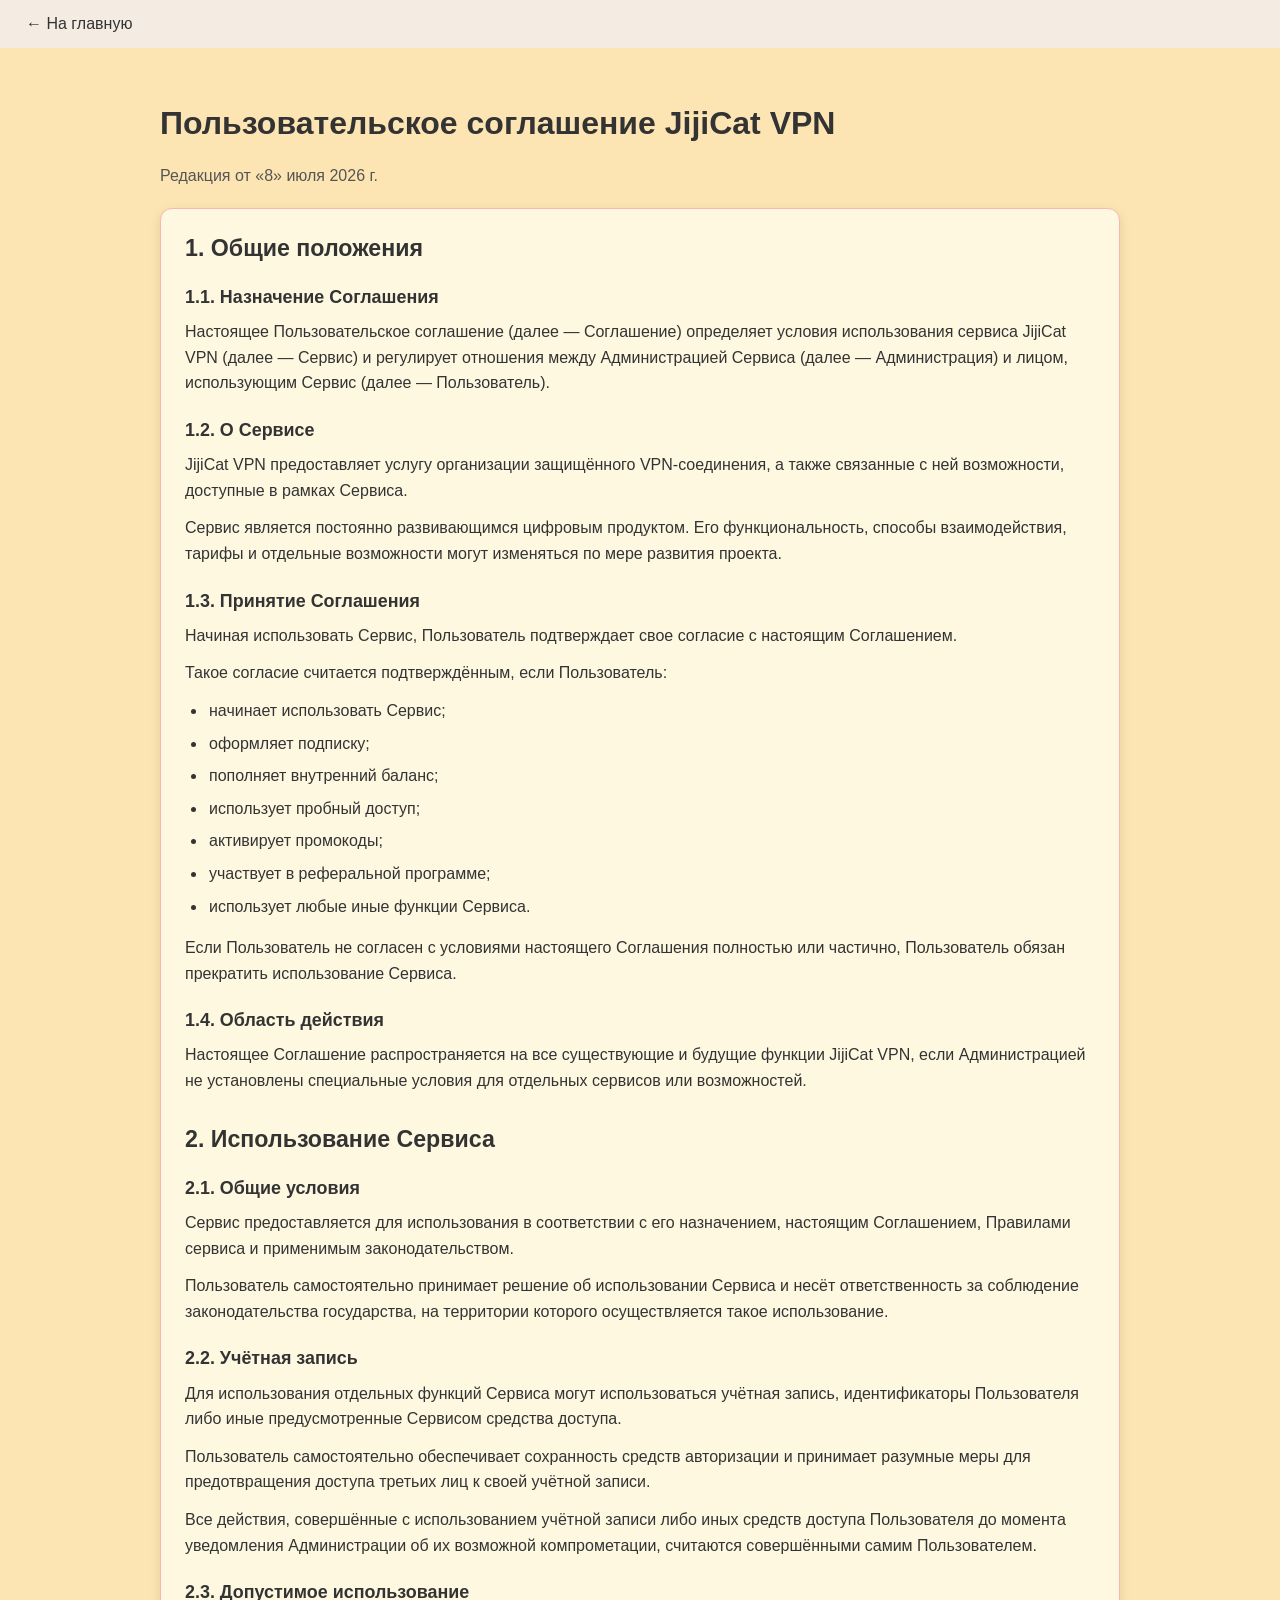
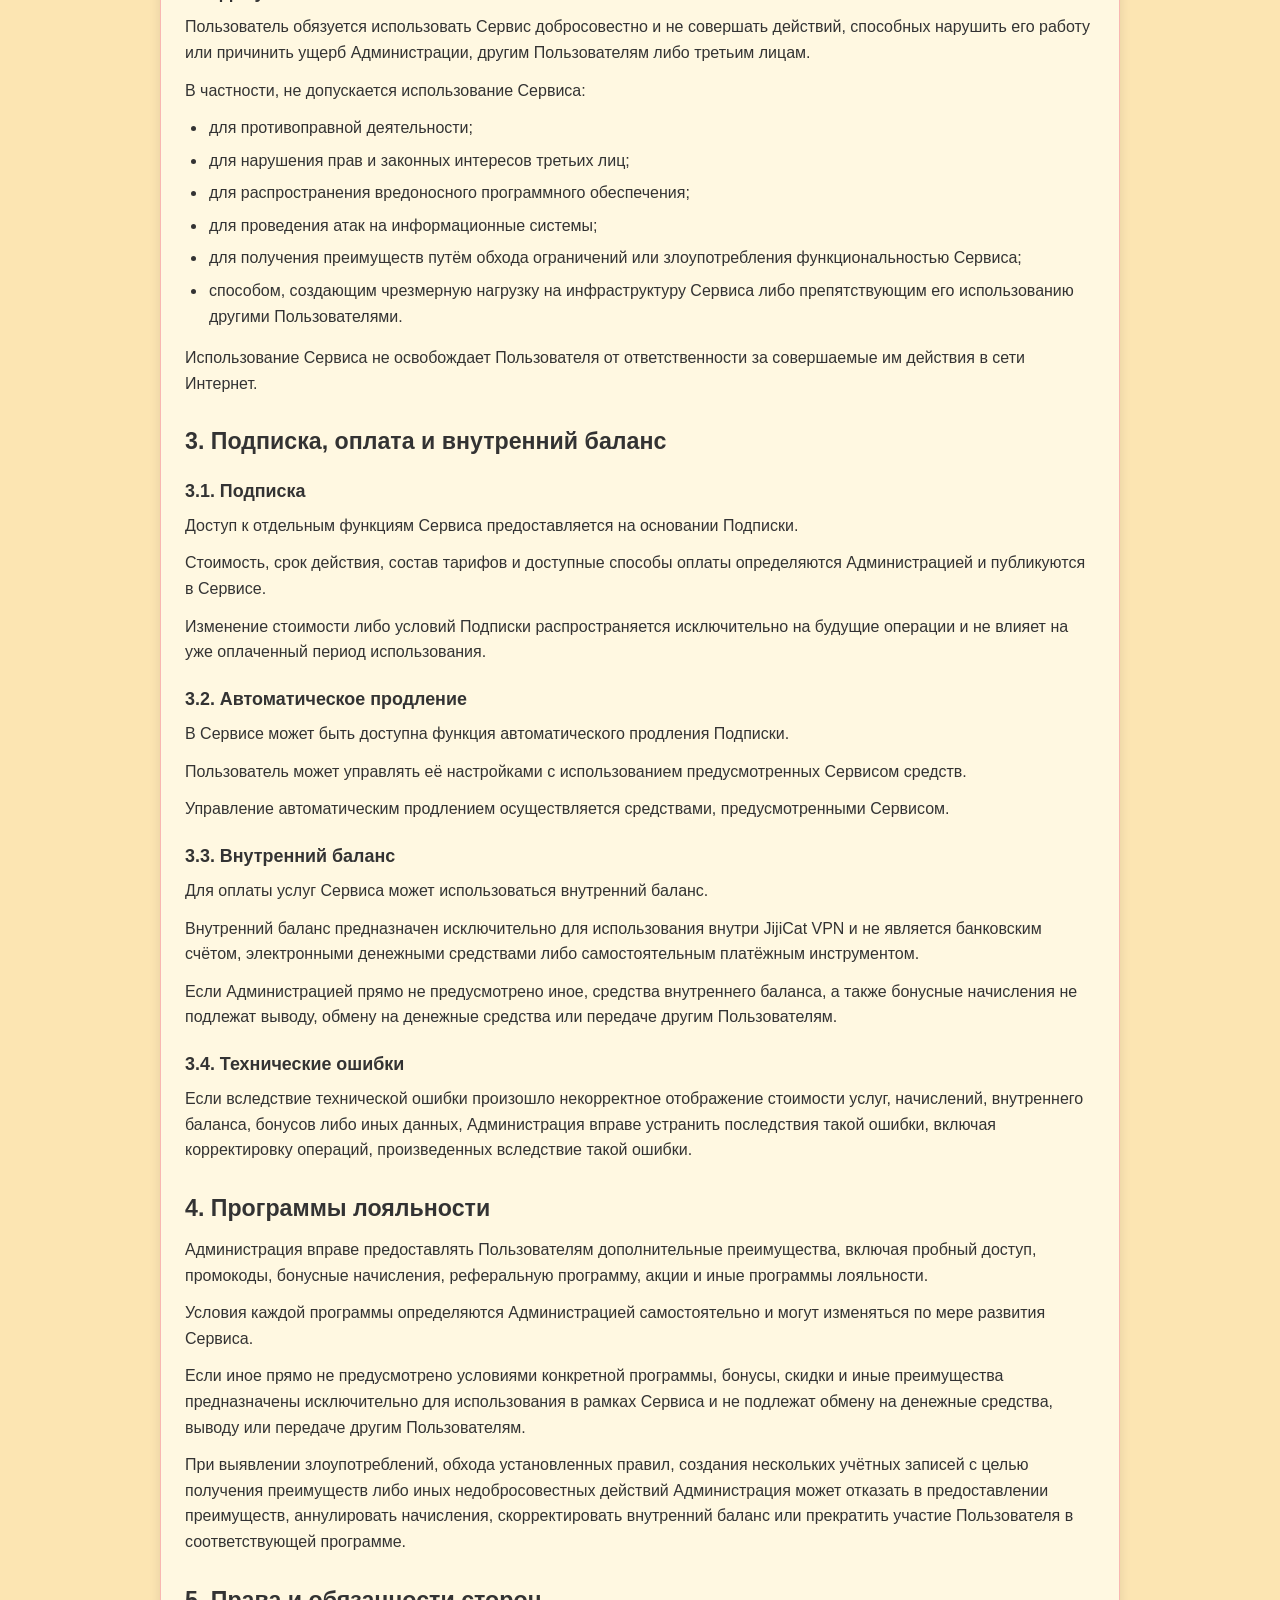
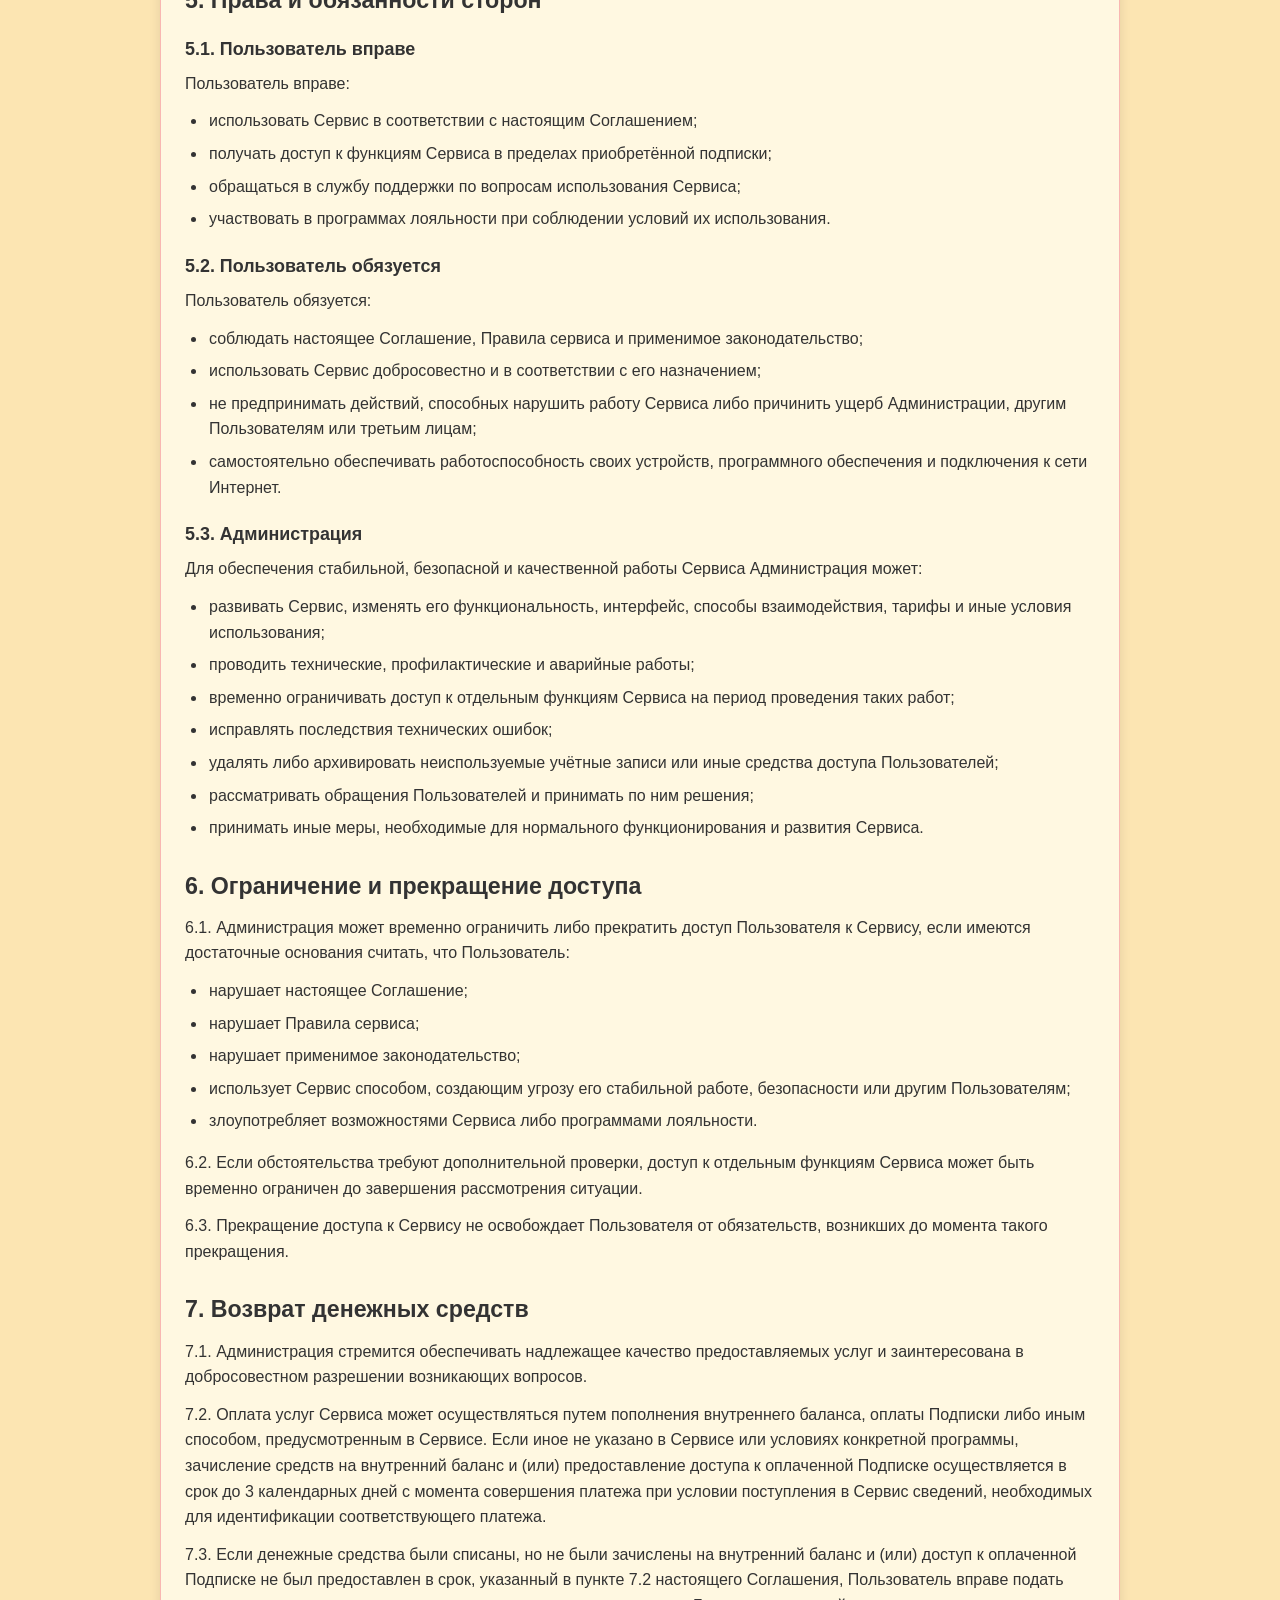
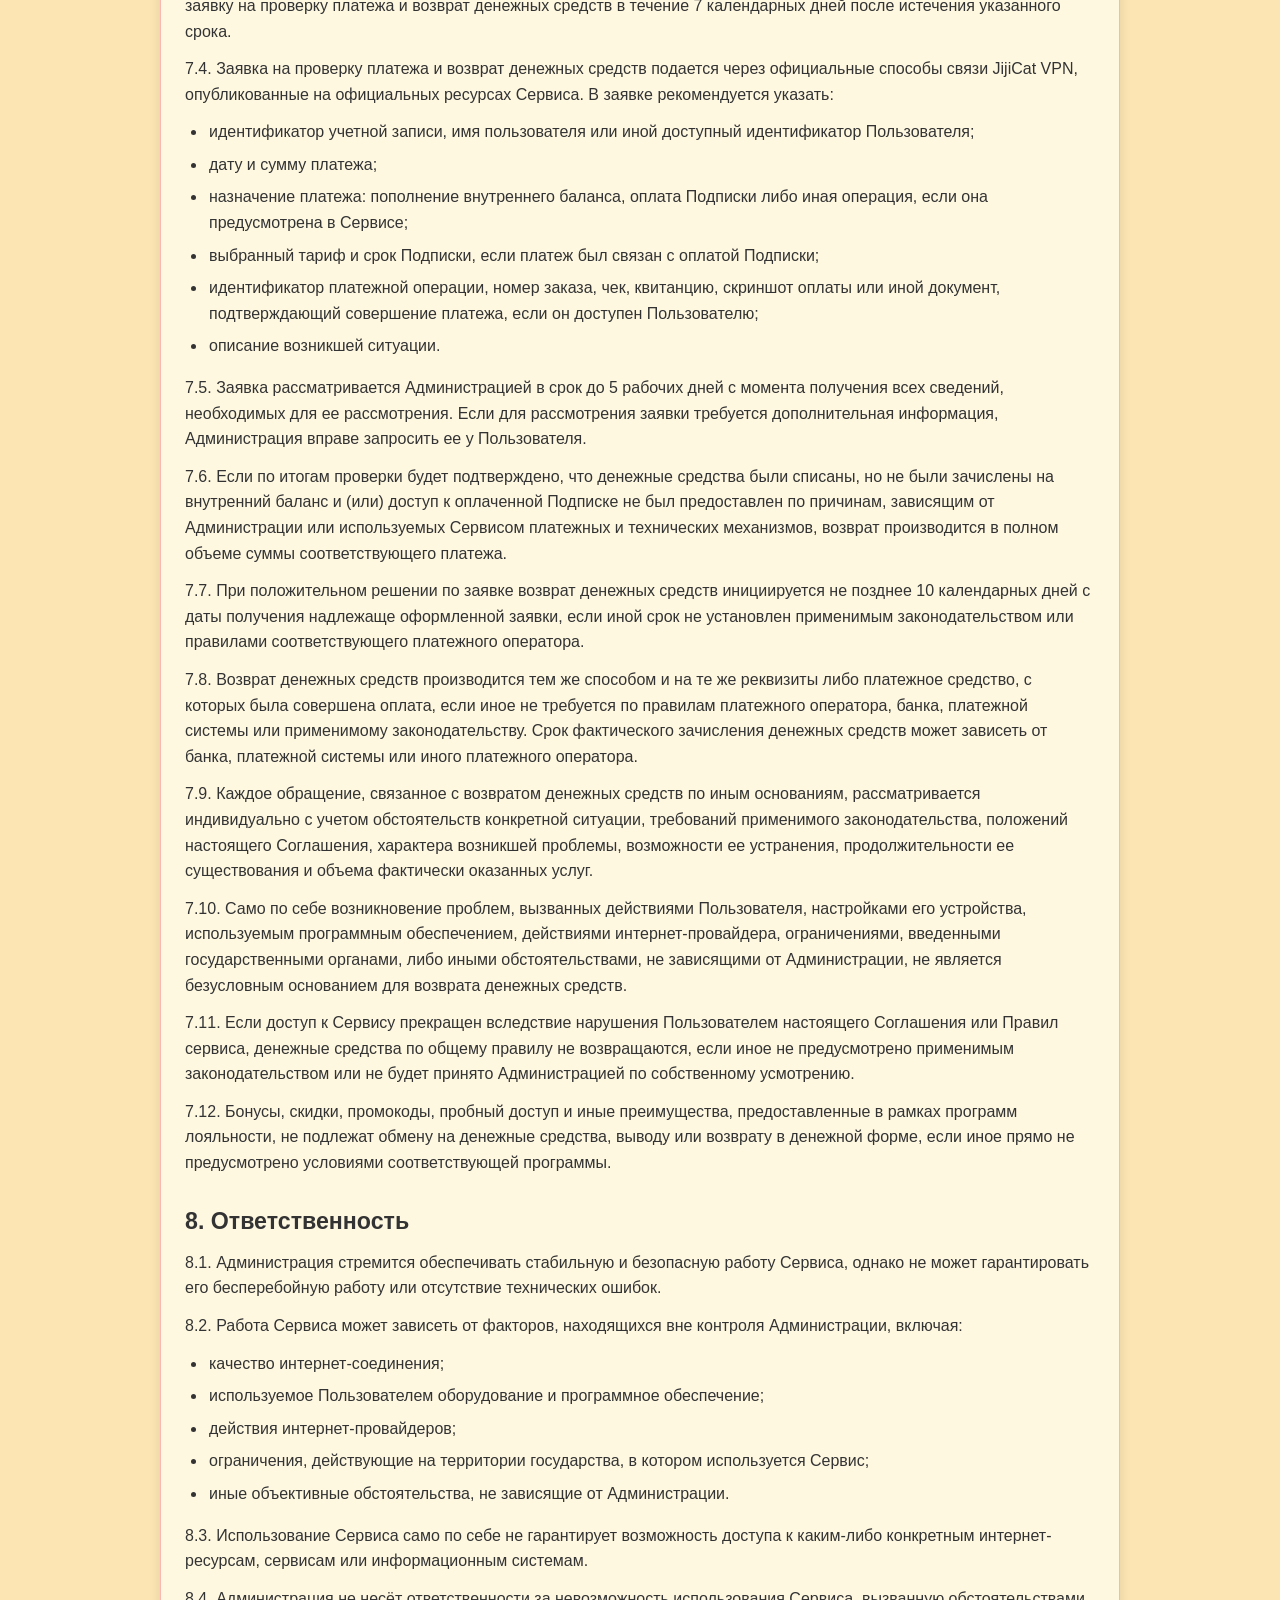
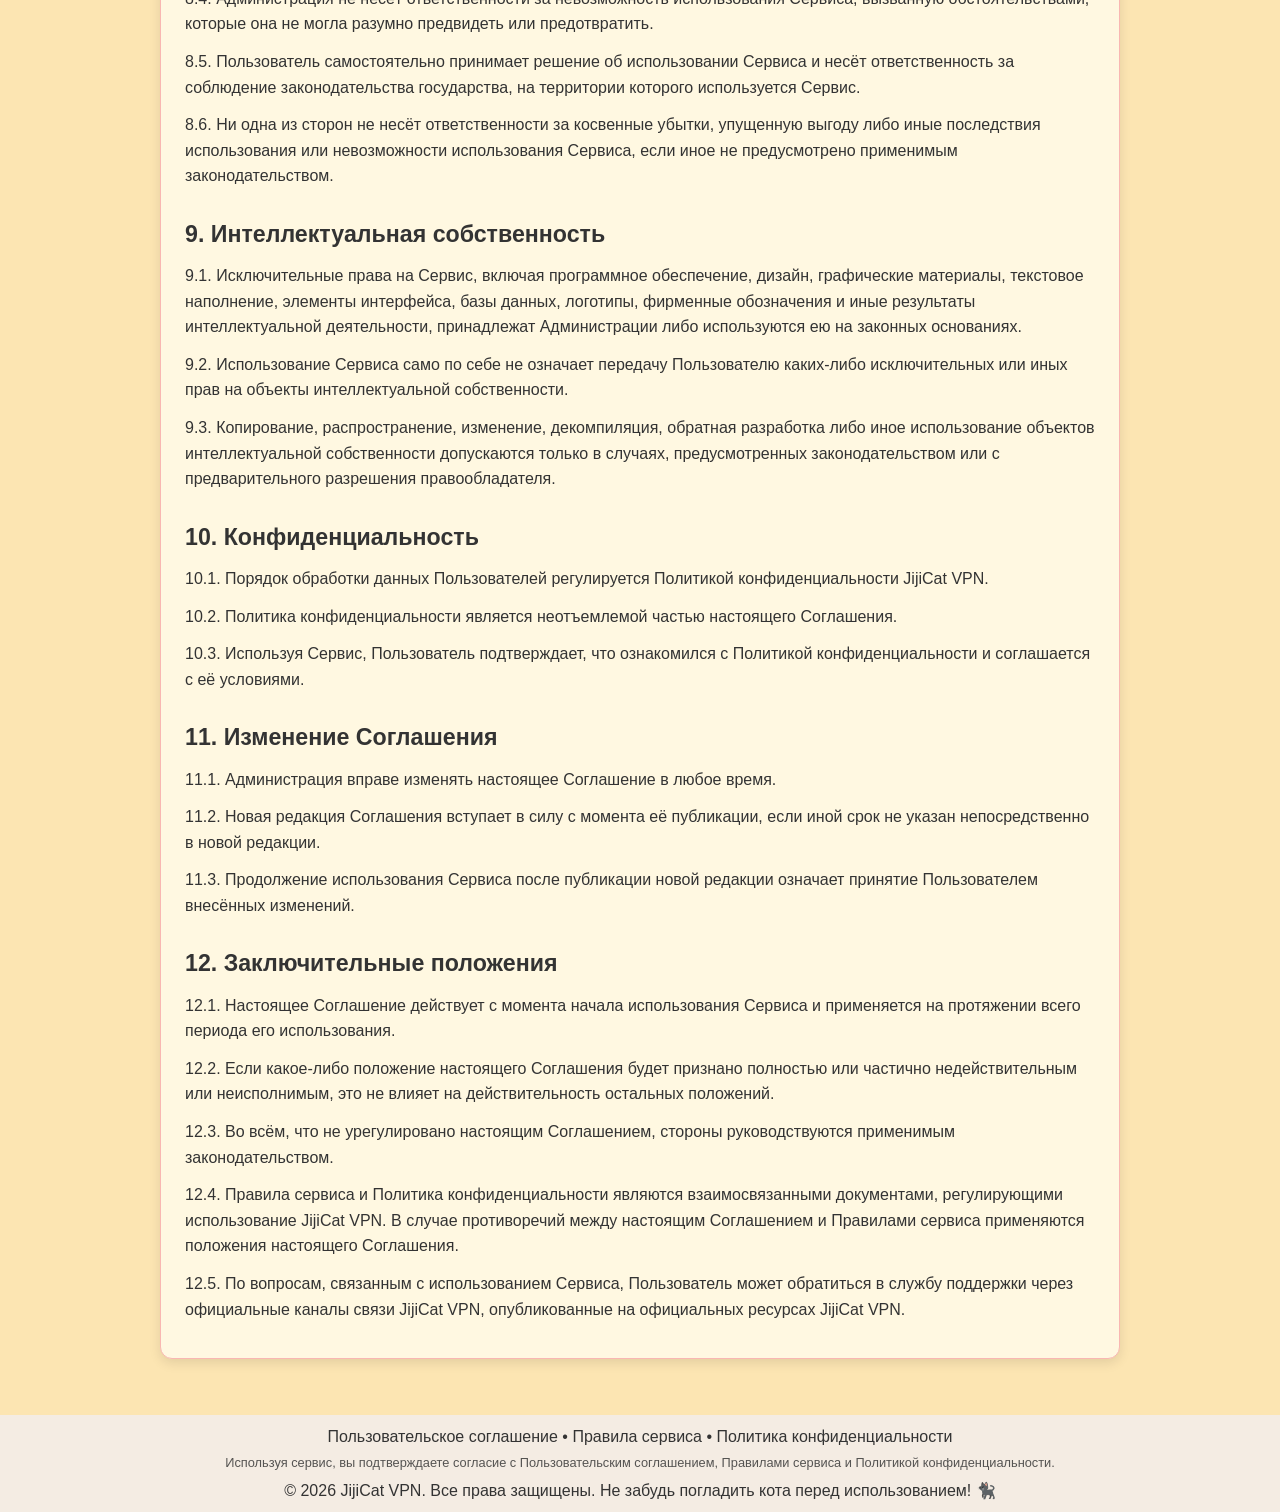
==== commit 01d37a03: "Add files via upload" ====
--- a/legal/agreement.html
+++ b/legal/agreement.html
@@ -139,7 +139,7 @@
       </ul>
       <p>7.5. Заявка рассматривается Администрацией в срок до 5 рабочих дней с момента получения всех сведений, необходимых для ее рассмотрения. Если для рассмотрения заявки требуется дополнительная информация, Администрация вправе запросить ее у Пользователя.</p>
       <p>7.6. Если по итогам проверки будет подтверждено, что денежные средства были списаны, но не были зачислены на внутренний баланс и (или) доступ к оплаченной Подписке не был предоставлен по причинам, зависящим от Администрации или используемых Сервисом платежных и технических механизмов, возврат производится в полном объеме суммы соответствующего платежа.</p>
-	  <p>При положительном решении по заявке возврат денежных средств инициируется не позднее 10 календарных дней с даты получения надлежаще оформленной заявки, если иной срок не установлен применимым законодательством или правилами соответствующего платежного оператора.</p>
+	  <p>7.7. При положительном решении по заявке возврат денежных средств инициируется не позднее 10 календарных дней с даты получения надлежаще оформленной заявки, если иной срок не установлен применимым законодательством или правилами соответствующего платежного оператора.</p>
 	  <p>7.8. Возврат денежных средств производится тем же способом и на те же реквизиты либо платежное средство, с которых была совершена оплата, если иное не требуется по правилам платежного оператора, банка, платежной системы или применимому законодательству. Срок фактического зачисления денежных средств может зависеть от банка, платежной системы или иного платежного оператора.</p>
 	  <p>7.9. Каждое обращение, связанное с возвратом денежных средств по иным основаниям, рассматривается индивидуально с учетом обстоятельств конкретной ситуации, требований применимого законодательства, положений настоящего Соглашения, характера возникшей проблемы, возможности ее устранения, продолжительности ее существования и объема фактически оказанных услуг.</p>
 	  <p>7.10. Само по себе возникновение проблем, вызванных действиями Пользователя, настройками его устройства, используемым программным обеспечением, действиями интернет-провайдера, ограничениями, введенными государственными органами, либо иными обстоятельствами, не зависящими от Администрации, не является безусловным основанием для возврата денежных средств.</p>
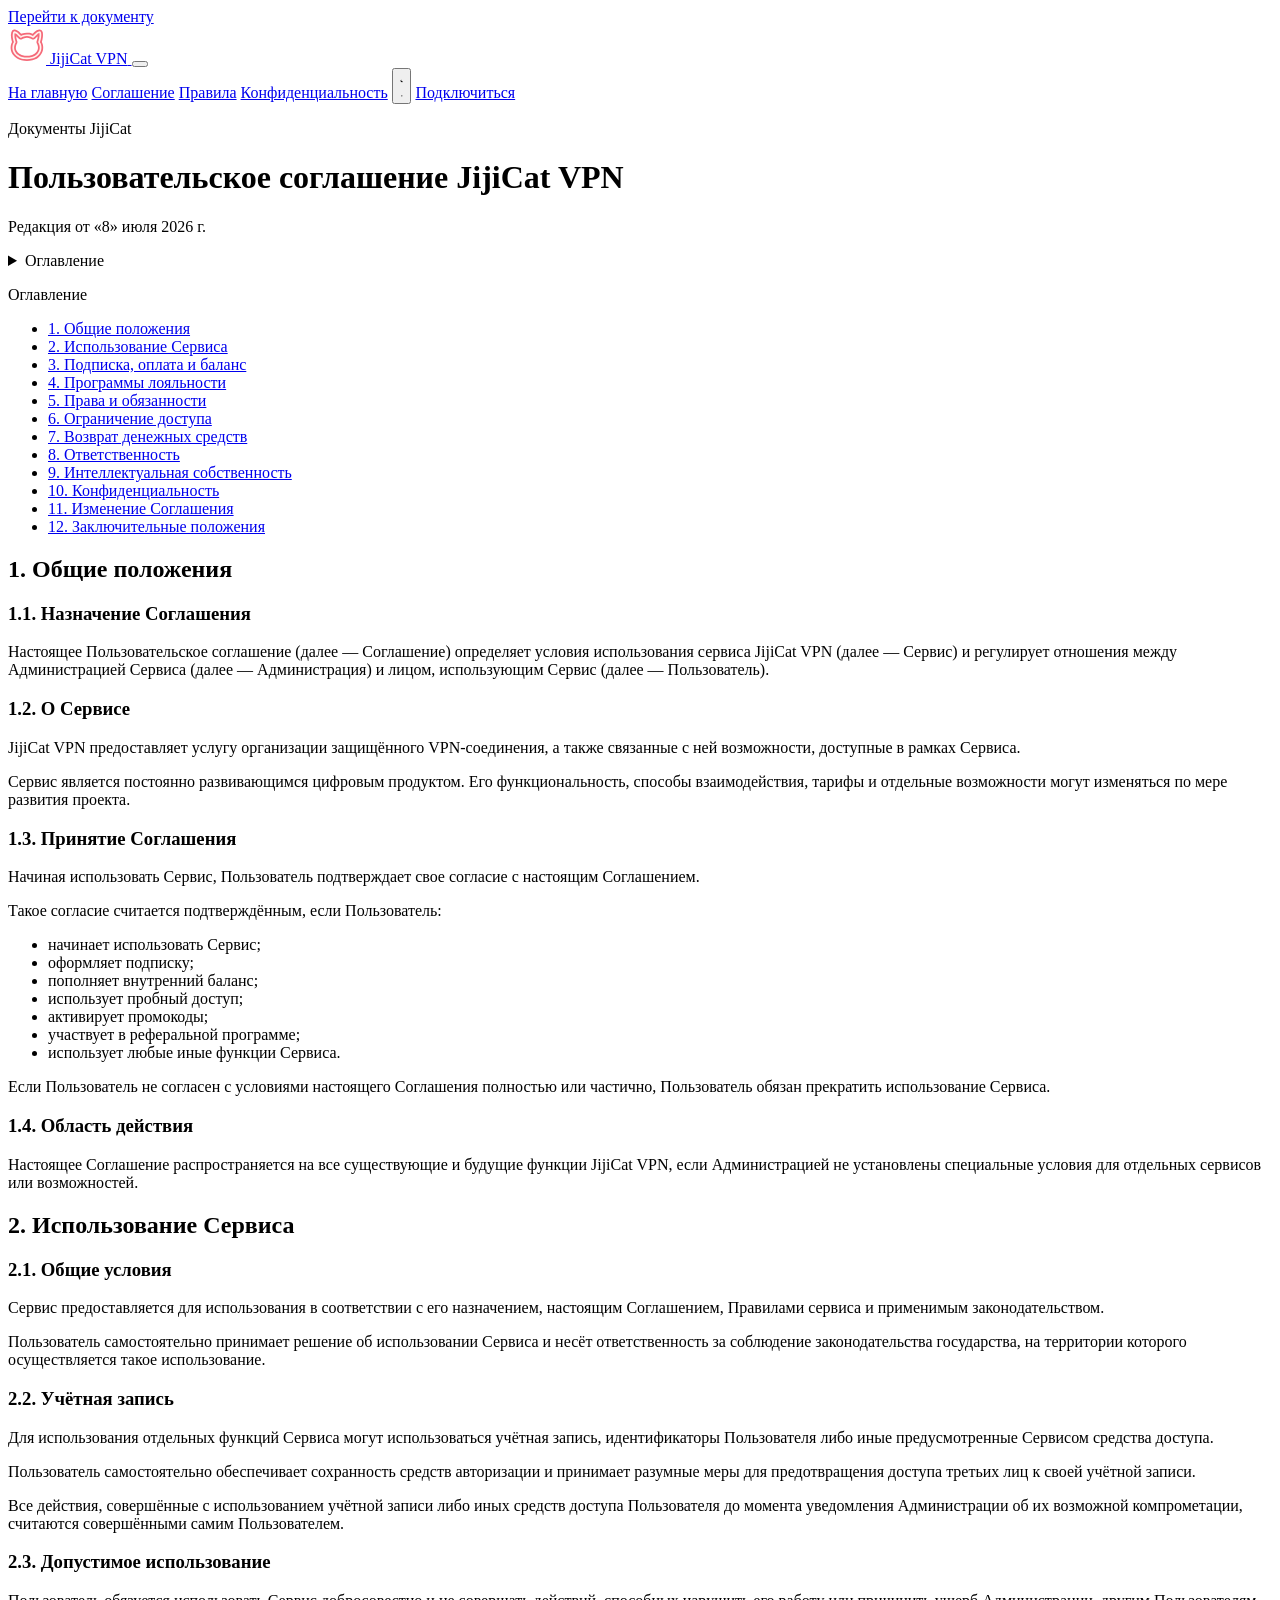
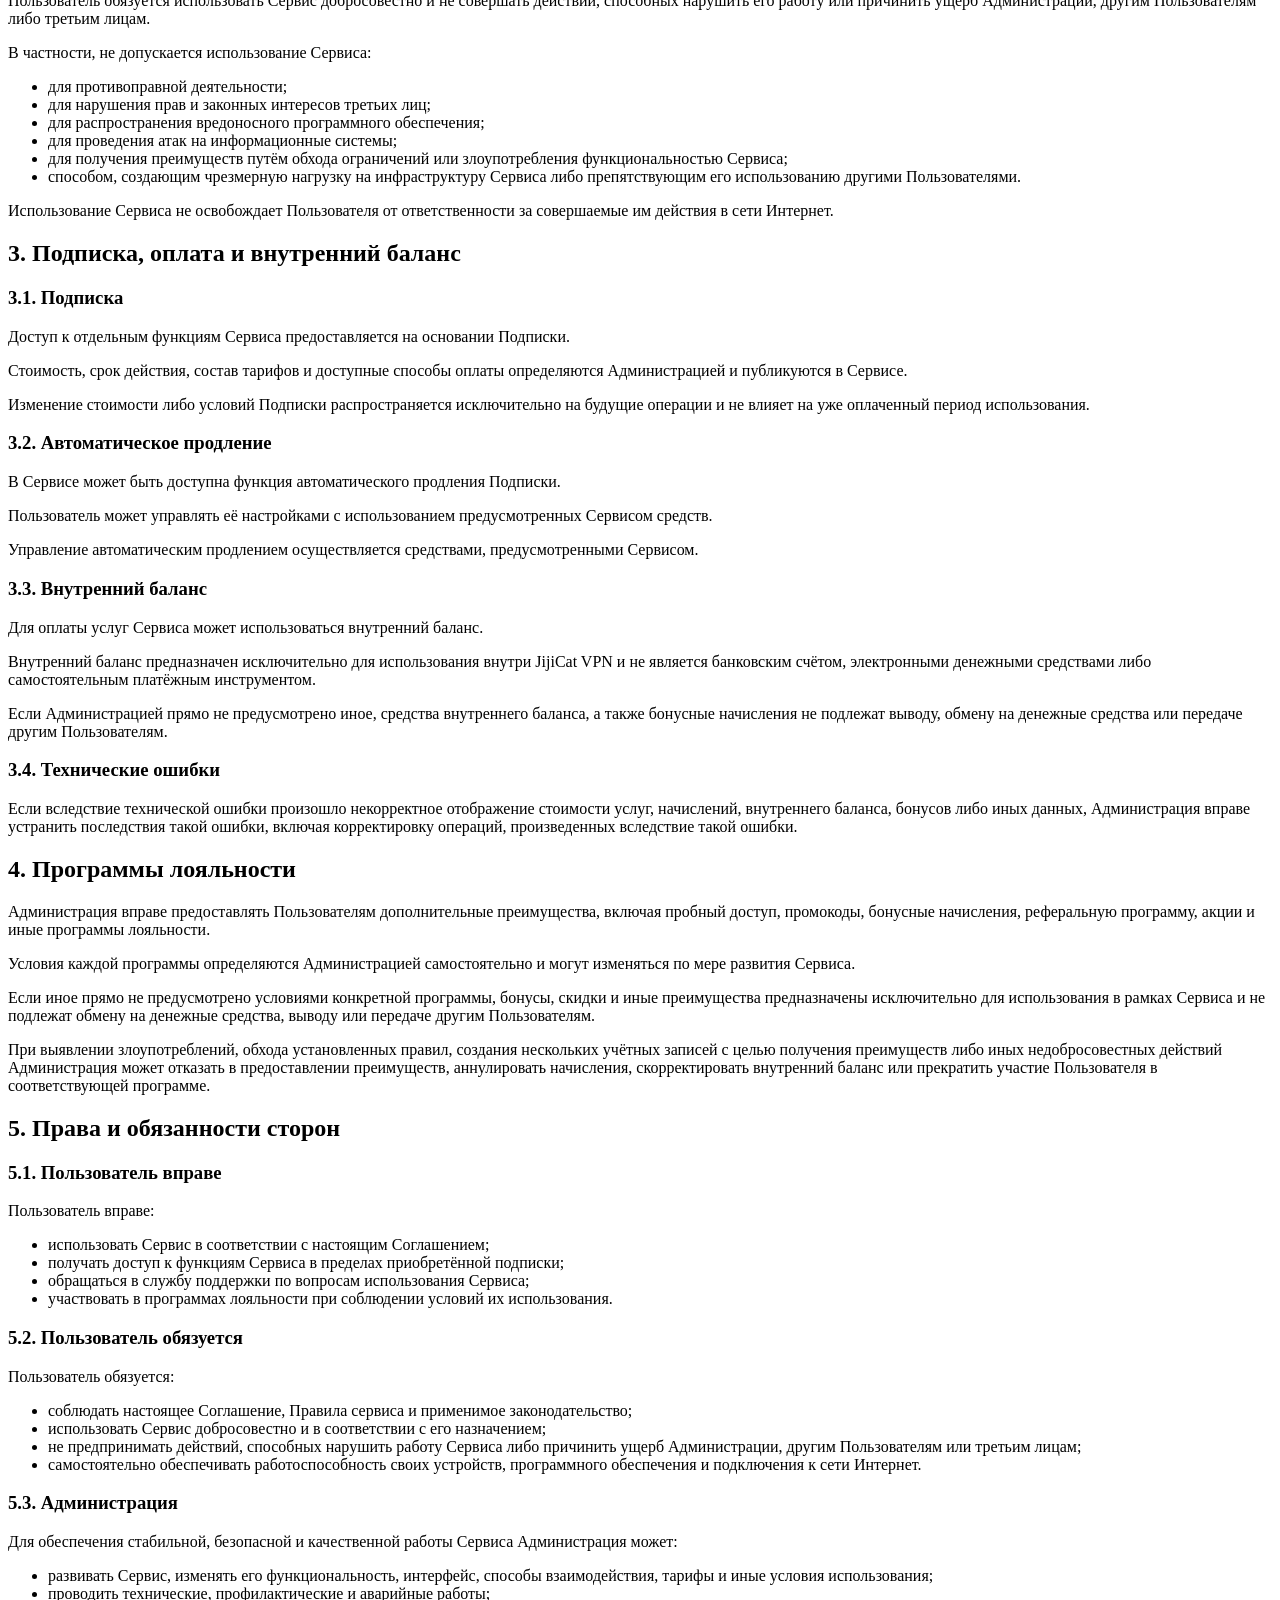
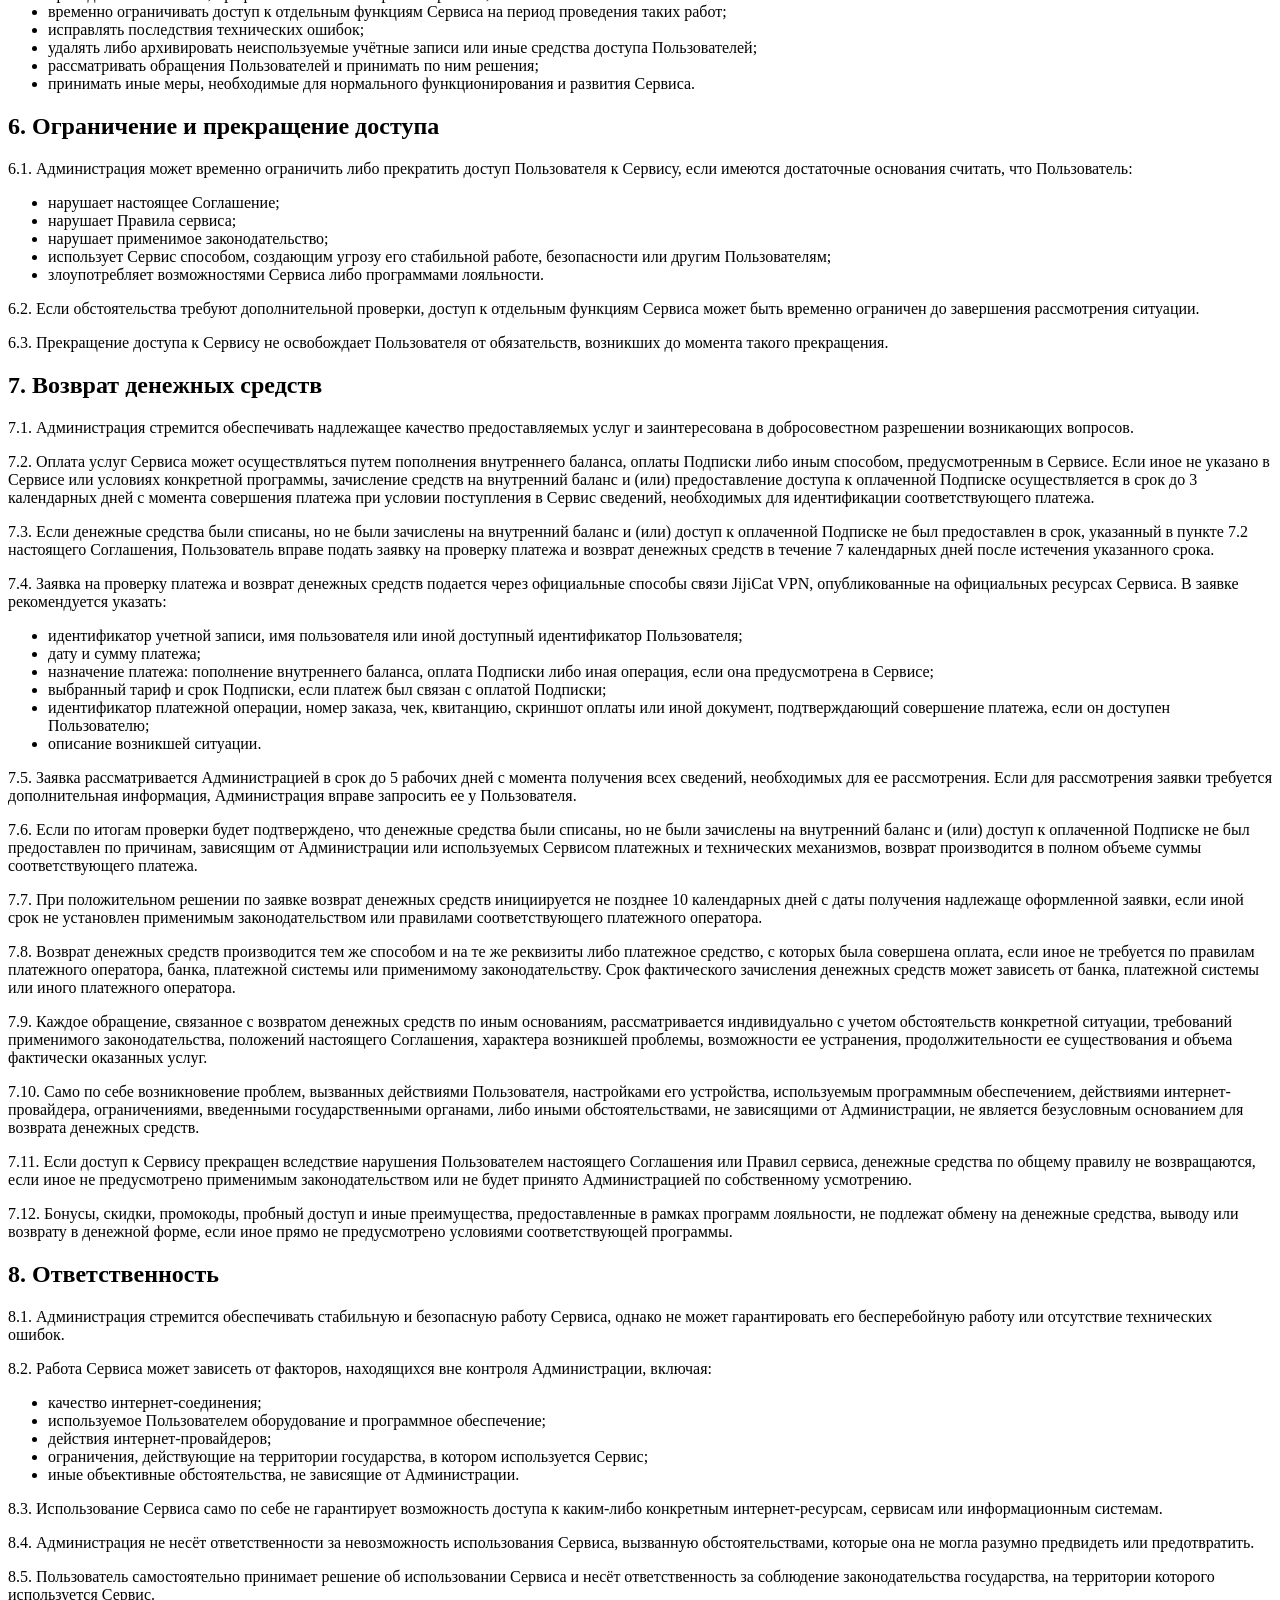
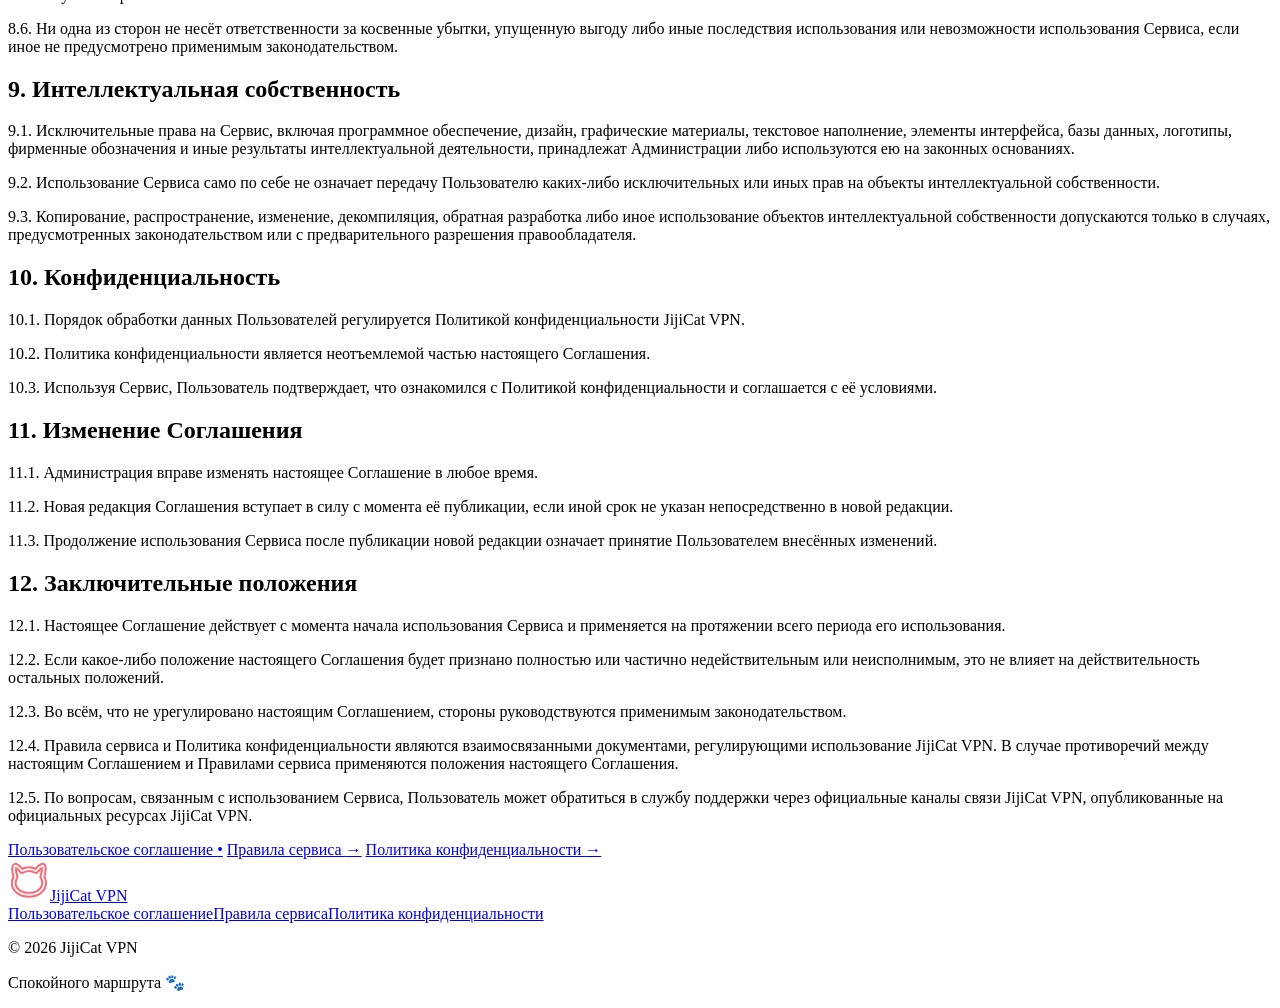
==== commit 326635a4: "Add files via upload" ====
--- a/legal/agreement.html
+++ b/legal/agreement.html
@@ -1,30 +1,128 @@
 <!DOCTYPE html>
 <html lang="ru">
 <head>
-  <meta charset="UTF-8">
+  <meta charset="utf-8">
   <meta name="viewport" content="width=device-width, initial-scale=1">
-  <link rel="stylesheet" href="/styles.css?v=1.70">
-  <link rel="icon" type="image/png" href="/favicon-96x96.png" sizes="96x96" />
-  <link rel="icon" type="image/svg+xml" href="/favicon.svg" />
-  <link rel="shortcut icon" href="/favicon.ico" />
-  <link rel="apple-touch-icon" sizes="180x180" href="/apple-touch-icon.png" />
-  <meta name="apple-mobile-web-app-title" content="JijiCat VPN" />
-  <link rel="manifest" href="/site.webmanifest" />
+  <meta name="description" content="Пользовательское соглашение JijiCat VPN: условия использования сервиса, подписки, оплаты и возврата денежных средств.">
+  <meta name="robots" content="index, follow">
+  <meta name="theme-color" content="#F4ECE3" data-theme-color>
+  <link rel="canonical" href="https://jijicat.link/legal/agreement.html">
+
+  <meta property="og:title" content="Пользовательское соглашение — JijiCat VPN">
+  <meta property="og:description" content="Условия использования сервиса JijiCat VPN.">
+  <meta property="og:image" content="https://jijicat.link/assets/social/jijicat-vpn-og.jpg">
+  <meta property="og:image:width" content="1200">
+  <meta property="og:image:height" content="630">
+  <meta property="og:image:alt" content="Девушка и чёрный кот Дзидзи на фоне вечернего города">
+  <meta property="og:type" content="article">
+  <meta property="og:url" content="https://jijicat.link/legal/agreement.html">
+  <meta property="og:locale" content="ru_RU">
+  <meta property="og:site_name" content="JijiCat VPN">
+
+  <link rel="icon" type="image/svg+xml" href="/favicon.svg?v=5.1">
+  <link rel="icon" type="image/png" href="/favicon-96x96.png?v=5.1" sizes="96x96">
+  <link rel="icon" type="image/png" href="/favicon-48x48.png?v=5.1" sizes="48x48">
+  <link rel="icon" type="image/png" href="/favicon-32x32.png?v=5.1" sizes="32x32">
+  <link rel="icon" type="image/png" href="/favicon-16x16.png?v=5.1" sizes="16x16">
+  <link rel="shortcut icon" href="/favicon.ico?v=5.1">
+  <link rel="apple-touch-icon" sizes="180x180" href="/apple-touch-icon.png?v=5.1">
+  <meta name="apple-mobile-web-app-title" content="JijiCat VPN">
+  <link rel="manifest" href="/site.webmanifest?v=5.1">
+  <link rel="preload" as="font" href="/assets/fonts/onest-cyrillic.woff2" type="font/woff2" crossorigin>
+  <link rel="stylesheet" href="/assets/css/styles.css?v=5.1">
+  <link rel="stylesheet" href="/assets/css/print.css?v=5.1" media="print">
+  <script>
+    (() => {
+      const root = document.documentElement;
+      root.classList.add("js");
+      let savedTheme = null;
+      try { savedTheme = localStorage.getItem("jijicat-theme"); } catch (error) { /* Storage may be unavailable. */ }
+      const theme = savedTheme === "light" || savedTheme === "dark"
+        ? savedTheme
+        : (window.matchMedia("(prefers-color-scheme: dark)").matches ? "dark" : "light");
+      root.dataset.theme = theme;
+      document.querySelector("[data-theme-color]")?.setAttribute("content", theme === "dark" ? "#171519" : "#F4ECE3");
+    })();
+  </script>
+  <script src="/assets/js/scripts.js?v=5.1" defer></script>
   <title>Пользовательское соглашение — JijiCat VPN</title>
 </head>
 <body class="legal-page">
-  <nav class="navbar legal-navbar">
-    <ul class="nav-links legal-nav-links">
-      <li><a href="/">← На главную</a></li>
-    </ul>
-  </nav>
-  <main class="legal-main">
-    <h1>Пользовательское соглашение JijiCat VPN</h1>
-    <div class="legal-meta">
-      <p>Редакция от «8» июля 2026 г.</p>
+  <a class="skip-link" href="#main-content">Перейти к документу</a>
+  <header class="site-header" data-site-header>
+    <div class="header-inner shell">
+      <a class="brand" href="/" aria-label="JijiCat VPN — на главную">
+        <img src="/favicon.svg?v=5.1" width="38" height="38" alt="">
+        <span>JijiCat VPN</span>
+      </a>
+      <button class="nav-toggle" type="button" aria-expanded="false" aria-controls="primary-navigation" aria-label="Открыть меню" data-nav-toggle><span></span><span></span><span></span></button>
+      <nav class="primary-nav" id="primary-navigation" aria-label="Навигация по документам" data-navigation>
+        <a href="/">На главную</a>
+        <a href="/legal/agreement.html" aria-current="page">Соглашение</a>
+        <a href="/legal/rules.html">Правила</a>
+        <a href="/legal/privacy.html">Конфиденциальность</a>
+        <button class="theme-toggle" type="button" aria-pressed="false" aria-label="Включить тёмную тему" title="Включить тёмную тему" data-theme-toggle>
+          <svg class="theme-icon theme-icon--moon" aria-hidden="true" viewBox="0 0 24 24"><path d="M20.2 15.1A8.6 8.6 0 0 1 8.9 3.8 8.7 8.7 0 1 0 20.2 15Z"/></svg>
+          <svg class="theme-icon theme-icon--sun" aria-hidden="true" viewBox="0 0 24 24"><circle cx="12" cy="12" r="3.6"/><path d="M12 2.5v2M12 19.5v2M4.6 4.6 6 6M18 18l1.4 1.4M2.5 12h2M19.5 12h2M4.6 19.4 6 18M18 6l1.4-1.4"/></svg>
+        </button>
+        <a class="button button--small" href="https://t.me/jijicatbot" target="_blank" rel="noopener noreferrer">Подключиться</a>
+      </nav>
     </div>
-    <article class="legal-document">
-      <h2>1. Общие положения</h2>
+  </header>
+
+  <main id="main-content">
+    <header class="legal-hero">
+      <div class="legal-hero-inner shell">
+        <div>
+          <p class="eyebrow"><span></span> Документы JijiCat</p>
+          <h1>Пользовательское соглашение JijiCat VPN</h1>
+        </div>
+        <p class="legal-meta">Редакция от «8» июля 2026 г.</p>
+      </div>
+    </header>
+
+    <section class="legal-main">
+      <div class="shell">
+        <details class="legal-toc--mobile">
+          <summary>Оглавление</summary>
+          <ul>
+            <li><a href="#general">1. Общие положения</a></li>
+            <li><a href="#use">2. Использование Сервиса</a></li>
+            <li><a href="#subscription">3. Подписка, оплата и баланс</a></li>
+            <li><a href="#loyalty">4. Программы лояльности</a></li>
+            <li><a href="#rights">5. Права и обязанности</a></li>
+            <li><a href="#access">6. Ограничение доступа</a></li>
+            <li><a href="#refunds">7. Возврат денежных средств</a></li>
+            <li><a href="#liability">8. Ответственность</a></li>
+            <li><a href="#intellectual-property">9. Интеллектуальная собственность</a></li>
+            <li><a href="#privacy">10. Конфиденциальность</a></li>
+            <li><a href="#changes">11. Изменение Соглашения</a></li>
+            <li><a href="#final">12. Заключительные положения</a></li>
+          </ul>
+        </details>
+
+        <div class="legal-layout">
+          <nav class="legal-toc legal-toc--desktop" aria-label="Оглавление">
+            <p class="legal-toc-title">Оглавление</p>
+            <ul>
+              <li><a href="#general">1. Общие положения</a></li>
+              <li><a href="#use">2. Использование Сервиса</a></li>
+              <li><a href="#subscription">3. Подписка, оплата и баланс</a></li>
+              <li><a href="#loyalty">4. Программы лояльности</a></li>
+              <li><a href="#rights">5. Права и обязанности</a></li>
+              <li><a href="#access">6. Ограничение доступа</a></li>
+              <li><a href="#refunds">7. Возврат денежных средств</a></li>
+              <li><a href="#liability">8. Ответственность</a></li>
+              <li><a href="#intellectual-property">9. Интеллектуальная собственность</a></li>
+              <li><a href="#privacy">10. Конфиденциальность</a></li>
+              <li><a href="#changes">11. Изменение Соглашения</a></li>
+              <li><a href="#final">12. Заключительные положения</a></li>
+            </ul>
+          </nav>
+
+          <div>
+            <article class="legal-document">
+      <h2 id="general">1. Общие положения</h2>
       <h3>1.1. Назначение Соглашения</h3>
       <p>Настоящее Пользовательское соглашение (далее — Соглашение) определяет условия использования сервиса JijiCat VPN (далее — Сервис) и регулирует отношения между Администрацией Сервиса (далее — Администрация) и лицом, использующим Сервис (далее — Пользователь).</p>
       <h3>1.2. О Сервисе</h3>
@@ -45,7 +143,7 @@
       <p>Если Пользователь не согласен с условиями настоящего Соглашения полностью или частично, Пользователь обязан прекратить использование Сервиса.</p>
       <h3>1.4. Область действия</h3>
       <p>Настоящее Соглашение распространяется на все существующие и будущие функции JijiCat VPN, если Администрацией не установлены специальные условия для отдельных сервисов или возможностей.</p>
-      <h2>2. Использование Сервиса</h2>
+      <h2 id="use">2. Использование Сервиса</h2>
       <h3>2.1. Общие условия</h3>
       <p>Сервис предоставляется для использования в соответствии с его назначением, настоящим Соглашением, Правилами сервиса и применимым законодательством.</p>
       <p>Пользователь самостоятельно принимает решение об использовании Сервиса и несёт ответственность за соблюдение законодательства государства, на территории которого осуществляется такое использование.</p>
@@ -65,7 +163,7 @@
         <li>способом, создающим чрезмерную нагрузку на инфраструктуру Сервиса либо препятствующим его использованию другими Пользователями.</li>
       </ul>
       <p>Использование Сервиса не освобождает Пользователя от ответственности за совершаемые им действия в сети Интернет.</p>
-      <h2>3. Подписка, оплата и внутренний баланс</h2>
+      <h2 id="subscription">3. Подписка, оплата и внутренний баланс</h2>
       <h3>3.1. Подписка</h3>
       <p>Доступ к отдельным функциям Сервиса предоставляется на основании Подписки.</p>
       <p>Стоимость, срок действия, состав тарифов и доступные способы оплаты определяются Администрацией и публикуются в Сервисе.</p>
@@ -80,12 +178,12 @@
       <p>Если Администрацией прямо не предусмотрено иное, средства внутреннего баланса, а также бонусные начисления не подлежат выводу, обмену на денежные средства или передаче другим Пользователям.</p>
       <h3>3.4. Технические ошибки</h3>
       <p>Если вследствие технической ошибки произошло некорректное отображение стоимости услуг, начислений, внутреннего баланса, бонусов либо иных данных, Администрация вправе устранить последствия такой ошибки, включая корректировку операций, произведенных вследствие такой ошибки.</p>
-      <h2>4. Программы лояльности</h2>
+      <h2 id="loyalty">4. Программы лояльности</h2>
       <p>Администрация вправе предоставлять Пользователям дополнительные преимущества, включая пробный доступ, промокоды, бонусные начисления, реферальную программу, акции и иные программы лояльности.</p>
       <p>Условия каждой программы определяются Администрацией самостоятельно и могут изменяться по мере развития Сервиса.</p>
       <p>Если иное прямо не предусмотрено условиями конкретной программы, бонусы, скидки и иные преимущества предназначены исключительно для использования в рамках Сервиса и не подлежат обмену на денежные средства, выводу или передаче другим Пользователям.</p>
       <p>При выявлении злоупотреблений, обхода установленных правил, создания нескольких учётных записей с целью получения преимуществ либо иных недобросовестных действий Администрация может отказать в предоставлении преимуществ, аннулировать начисления, скорректировать внутренний баланс или прекратить участие Пользователя в соответствующей программе.</p>
-      <h2>5. Права и обязанности сторон</h2>
+      <h2 id="rights">5. Права и обязанности сторон</h2>
       <h3>5.1. Пользователь вправе</h3>
       <p>Пользователь вправе:</p>
       <ul>
@@ -113,7 +211,7 @@
         <li>рассматривать обращения Пользователей и принимать по ним решения;</li>
         <li>принимать иные меры, необходимые для нормального функционирования и развития Сервиса.</li>
       </ul>
-      <h2>6. Ограничение и прекращение доступа</h2>
+      <h2 id="access">6. Ограничение и прекращение доступа</h2>
       <p>6.1. Администрация может временно ограничить либо прекратить доступ Пользователя к Сервису, если имеются достаточные основания считать, что Пользователь:</p>
       <ul>
         <li>нарушает настоящее Соглашение;</li>
@@ -124,7 +222,7 @@
       </ul>
       <p>6.2. Если обстоятельства требуют дополнительной проверки, доступ к отдельным функциям Сервиса может быть временно ограничен до завершения рассмотрения ситуации.</p>
       <p>6.3. Прекращение доступа к Сервису не освобождает Пользователя от обязательств, возникших до момента такого прекращения.</p>
-      <h2>7. Возврат денежных средств</h2>
+      <h2 id="refunds">7. Возврат денежных средств</h2>
       <p>7.1. Администрация стремится обеспечивать надлежащее качество предоставляемых услуг и заинтересована в добросовестном разрешении возникающих вопросов.</p>
       <p>7.2. Оплата услуг Сервиса может осуществляться путем пополнения внутреннего баланса, оплаты Подписки либо иным способом, предусмотренным в Сервисе. Если иное не указано в Сервисе или условиях конкретной программы, зачисление средств на внутренний баланс и (или) предоставление доступа к оплаченной Подписке осуществляется в срок до 3 календарных дней с момента совершения платежа при условии поступления в Сервис сведений, необходимых для идентификации соответствующего платежа.</p>
       <p>7.3. Если денежные средства были списаны, но не были зачислены на внутренний баланс и (или) доступ к оплаченной Подписке не был предоставлен в срок, указанный в пункте 7.2 настоящего Соглашения, Пользователь вправе подать заявку на проверку платежа и возврат денежных средств в течение 7 календарных дней после истечения указанного срока.</p>
@@ -145,7 +243,7 @@
 	  <p>7.10. Само по себе возникновение проблем, вызванных действиями Пользователя, настройками его устройства, используемым программным обеспечением, действиями интернет-провайдера, ограничениями, введенными государственными органами, либо иными обстоятельствами, не зависящими от Администрации, не является безусловным основанием для возврата денежных средств.</p>
 	  <p>7.11. Если доступ к Сервису прекращен вследствие нарушения Пользователем настоящего Соглашения или Правил сервиса, денежные средства по общему правилу не возвращаются, если иное не предусмотрено применимым законодательством или не будет принято Администрацией по собственному усмотрению.</p>
 	  <p>7.12. Бонусы, скидки, промокоды, пробный доступ и иные преимущества, предоставленные в рамках программ лояльности, не подлежат обмену на денежные средства, выводу или возврату в денежной форме, если иное прямо не предусмотрено условиями соответствующей программы.</p>
-      <h2>8. Ответственность</h2>
+      <h2 id="liability">8. Ответственность</h2>
       <p>8.1. Администрация стремится обеспечивать стабильную и безопасную работу Сервиса, однако не может гарантировать его бесперебойную работу или отсутствие технических ошибок.</p>
       <p>8.2. Работа Сервиса может зависеть от факторов, находящихся вне контроля Администрации, включая:</p>
       <ul>
@@ -159,31 +257,42 @@
       <p>8.4. Администрация не несёт ответственности за невозможность использования Сервиса, вызванную обстоятельствами, которые она не могла разумно предвидеть или предотвратить.</p>
       <p>8.5. Пользователь самостоятельно принимает решение об использовании Сервиса и несёт ответственность за соблюдение законодательства государства, на территории которого используется Сервис.</p>
       <p>8.6. Ни одна из сторон не несёт ответственности за косвенные убытки, упущенную выгоду либо иные последствия использования или невозможности использования Сервиса, если иное не предусмотрено применимым законодательством.</p>
-      <h2>9. Интеллектуальная собственность</h2>
+      <h2 id="intellectual-property">9. Интеллектуальная собственность</h2>
       <p>9.1. Исключительные права на Сервис, включая программное обеспечение, дизайн, графические материалы, текстовое наполнение, элементы интерфейса, базы данных, логотипы, фирменные обозначения и иные результаты интеллектуальной деятельности, принадлежат Администрации либо используются ею на законных основаниях.</p>
       <p>9.2. Использование Сервиса само по себе не означает передачу Пользователю каких-либо исключительных или иных прав на объекты интеллектуальной собственности.</p>
       <p>9.3. Копирование, распространение, изменение, декомпиляция, обратная разработка либо иное использование объектов интеллектуальной собственности допускаются только в случаях, предусмотренных законодательством или с предварительного разрешения правообладателя.</p>
-      <h2>10. Конфиденциальность</h2>
+      <h2 id="privacy">10. Конфиденциальность</h2>
       <p>10.1. Порядок обработки данных Пользователей регулируется Политикой конфиденциальности JijiCat VPN.</p>
       <p>10.2. Политика конфиденциальности является неотъемлемой частью настоящего Соглашения.</p>
       <p>10.3. Используя Сервис, Пользователь подтверждает, что ознакомился с Политикой конфиденциальности и соглашается с её условиями.</p>
-      <h2>11. Изменение Соглашения</h2>
+      <h2 id="changes">11. Изменение Соглашения</h2>
       <p>11.1. Администрация вправе изменять настоящее Соглашение в любое время.</p>
       <p>11.2. Новая редакция Соглашения вступает в силу с момента её публикации, если иной срок не указан непосредственно в новой редакции.</p>
       <p>11.3. Продолжение использования Сервиса после публикации новой редакции означает принятие Пользователем внесённых изменений.</p>
-      <h2>12. Заключительные положения</h2>
+      <h2 id="final">12. Заключительные положения</h2>
       <p>12.1. Настоящее Соглашение действует с момента начала использования Сервиса и применяется на протяжении всего периода его использования.</p>
       <p>12.2. Если какое-либо положение настоящего Соглашения будет признано полностью или частично недействительным или неисполнимым, это не влияет на действительность остальных положений.</p>
       <p>12.3. Во всём, что не урегулировано настоящим Соглашением, стороны руководствуются применимым законодательством.</p>
       <p>12.4. Правила сервиса и Политика конфиденциальности являются взаимосвязанными документами, регулирующими использование JijiCat VPN. В случае противоречий между настоящим Соглашением и Правилами сервиса применяются положения настоящего Соглашения.</p>
       <p>12.5. По вопросам, связанным с использованием Сервиса, Пользователь может обратиться в службу поддержки через официальные каналы связи JijiCat VPN, опубликованные на официальных ресурсах JijiCat VPN.</p>
-    </article>
+            </article>
+            <nav class="legal-related" aria-label="Другие документы">
+              <a href="/legal/agreement.html" aria-current="page">Пользовательское соглашение <span>•</span></a>
+              <a href="/legal/rules.html">Правила сервиса <span>→</span></a>
+              <a href="/legal/privacy.html">Политика конфиденциальности <span>→</span></a>
+            </nav>
+          </div>
+        </div>
+      </div>
+    </section>
   </main>
-  <footer>
-    <p class="footer-links"><a href="/legal/agreement">Пользовательское соглашение</a> <span aria-hidden="true">•</span> <a href="/legal/rules">Правила сервиса</a> <span aria-hidden="true">•</span> <a href="/legal/privacy">Политика конфиденциальности</a></p>
-    <p class="footer-consent">Используя сервис, вы подтверждаете согласие с Пользовательским соглашением, Правилами сервиса и Политикой конфиденциальности.</p>
-    <p class="footer-text">&copy; <span data-current-year>2026</span> JijiCat VPN. Все права защищены. Не забудь погладить кота перед использованием! <span class="flip-cat" title="Ня">🐈‍⬛</span></p>
+
+  <footer class="site-footer">
+    <div class="shell footer-top">
+      <a class="brand brand--footer" href="/" aria-label="JijiCat VPN — на главную"><img src="/favicon.svg?v=5.1" width="42" height="42" alt=""><span>JijiCat VPN</span></a>
+      <nav class="footer-nav" aria-label="Юридические документы"><a href="/legal/agreement.html">Пользовательское соглашение</a><a href="/legal/rules.html">Правила сервиса</a><a href="/legal/privacy.html">Политика конфиденциальности</a></nav>
+    </div>
+    <div class="shell footer-bottom"><p>© <span data-current-year>2026</span> JijiCat VPN</p><p class="footer-note">Спокойного маршрута <span aria-hidden="true">🐾</span></p></div>
   </footer>
-  <script src="/scripts.js?v=1.57" defer></script>
 </body>
 </html>
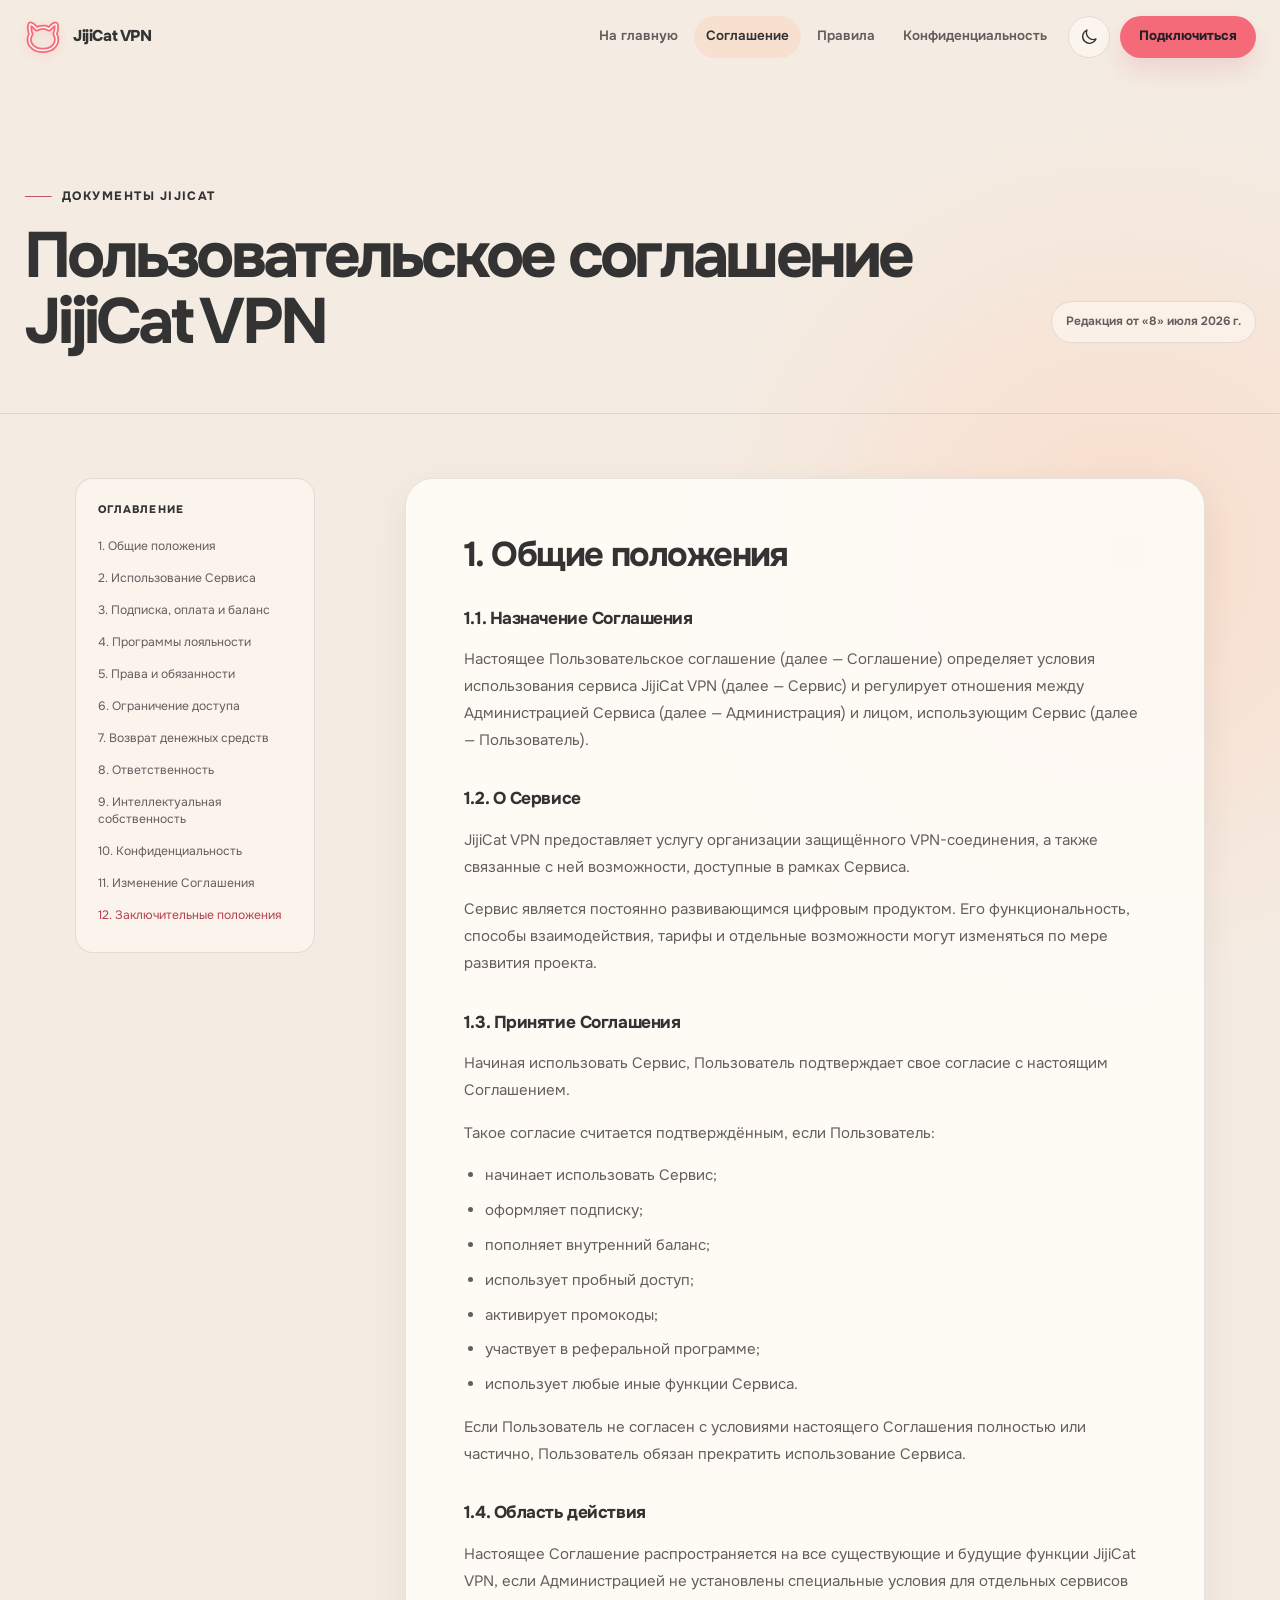
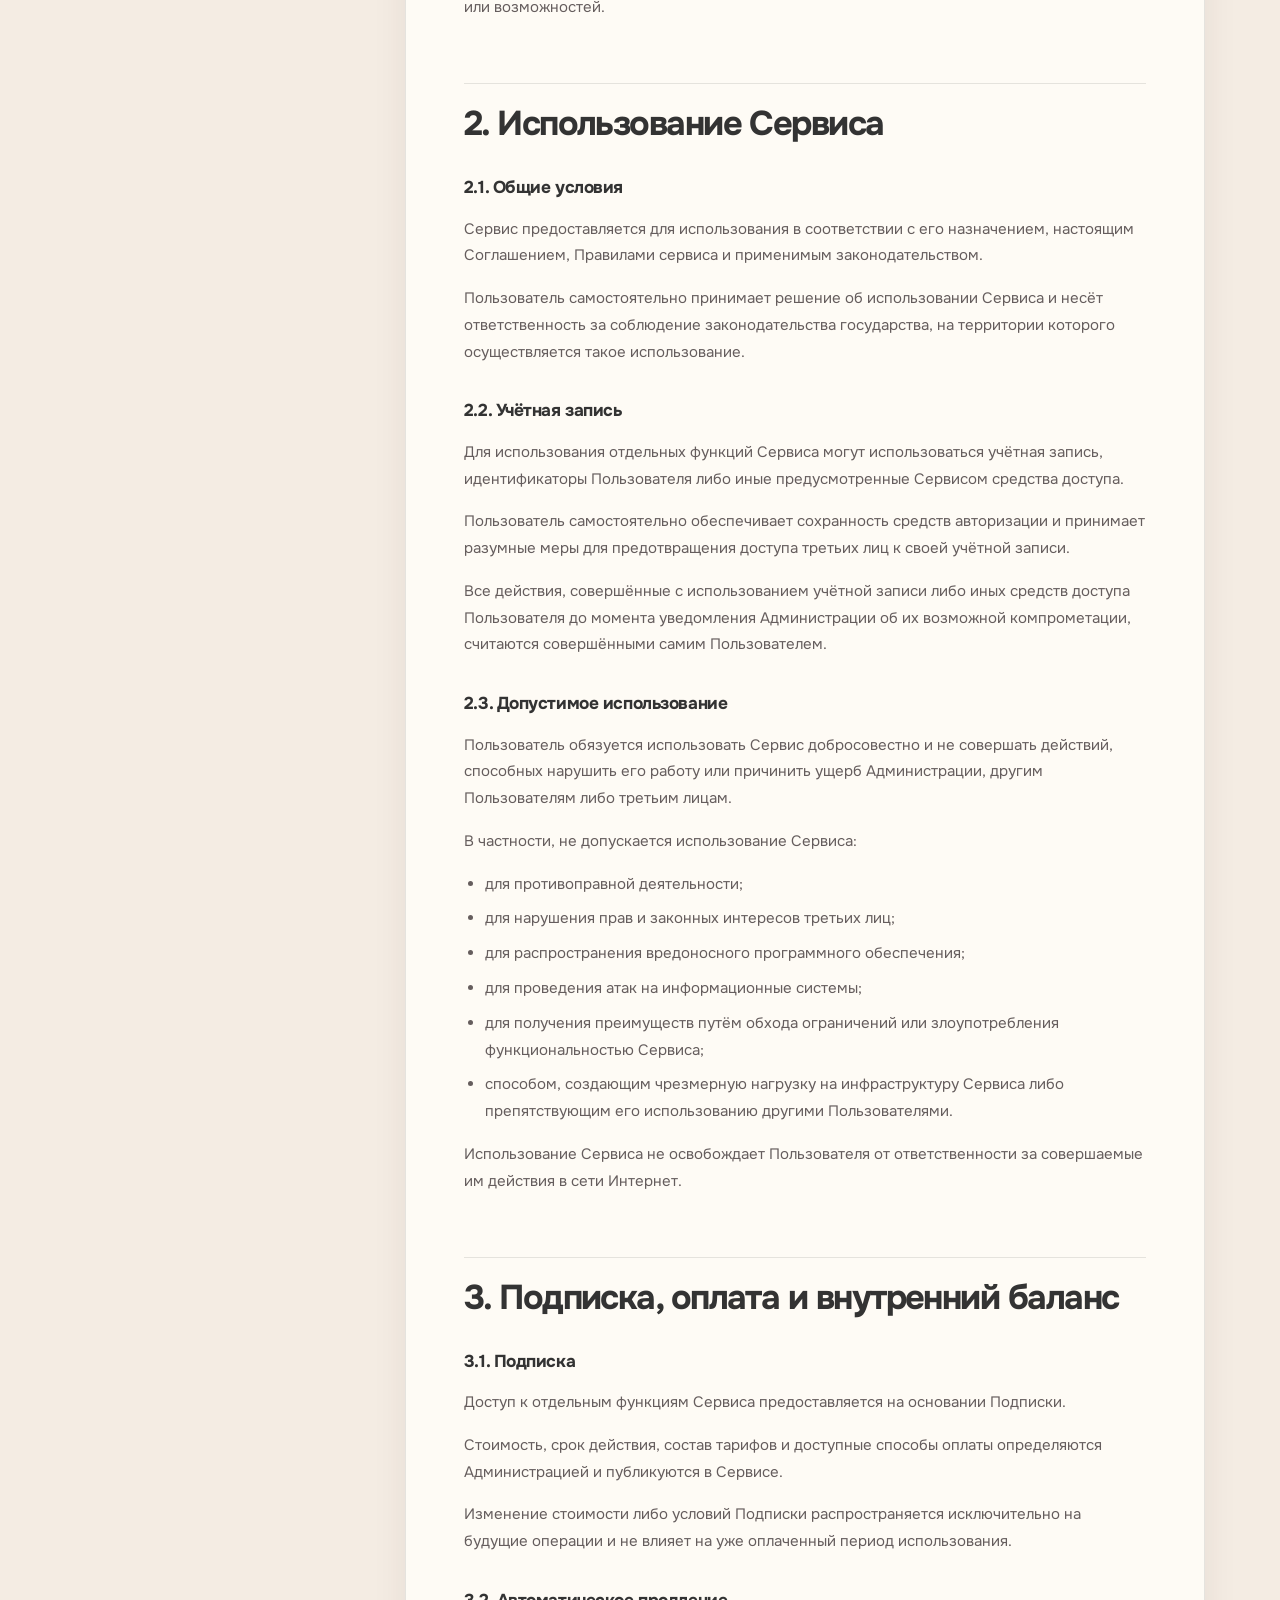
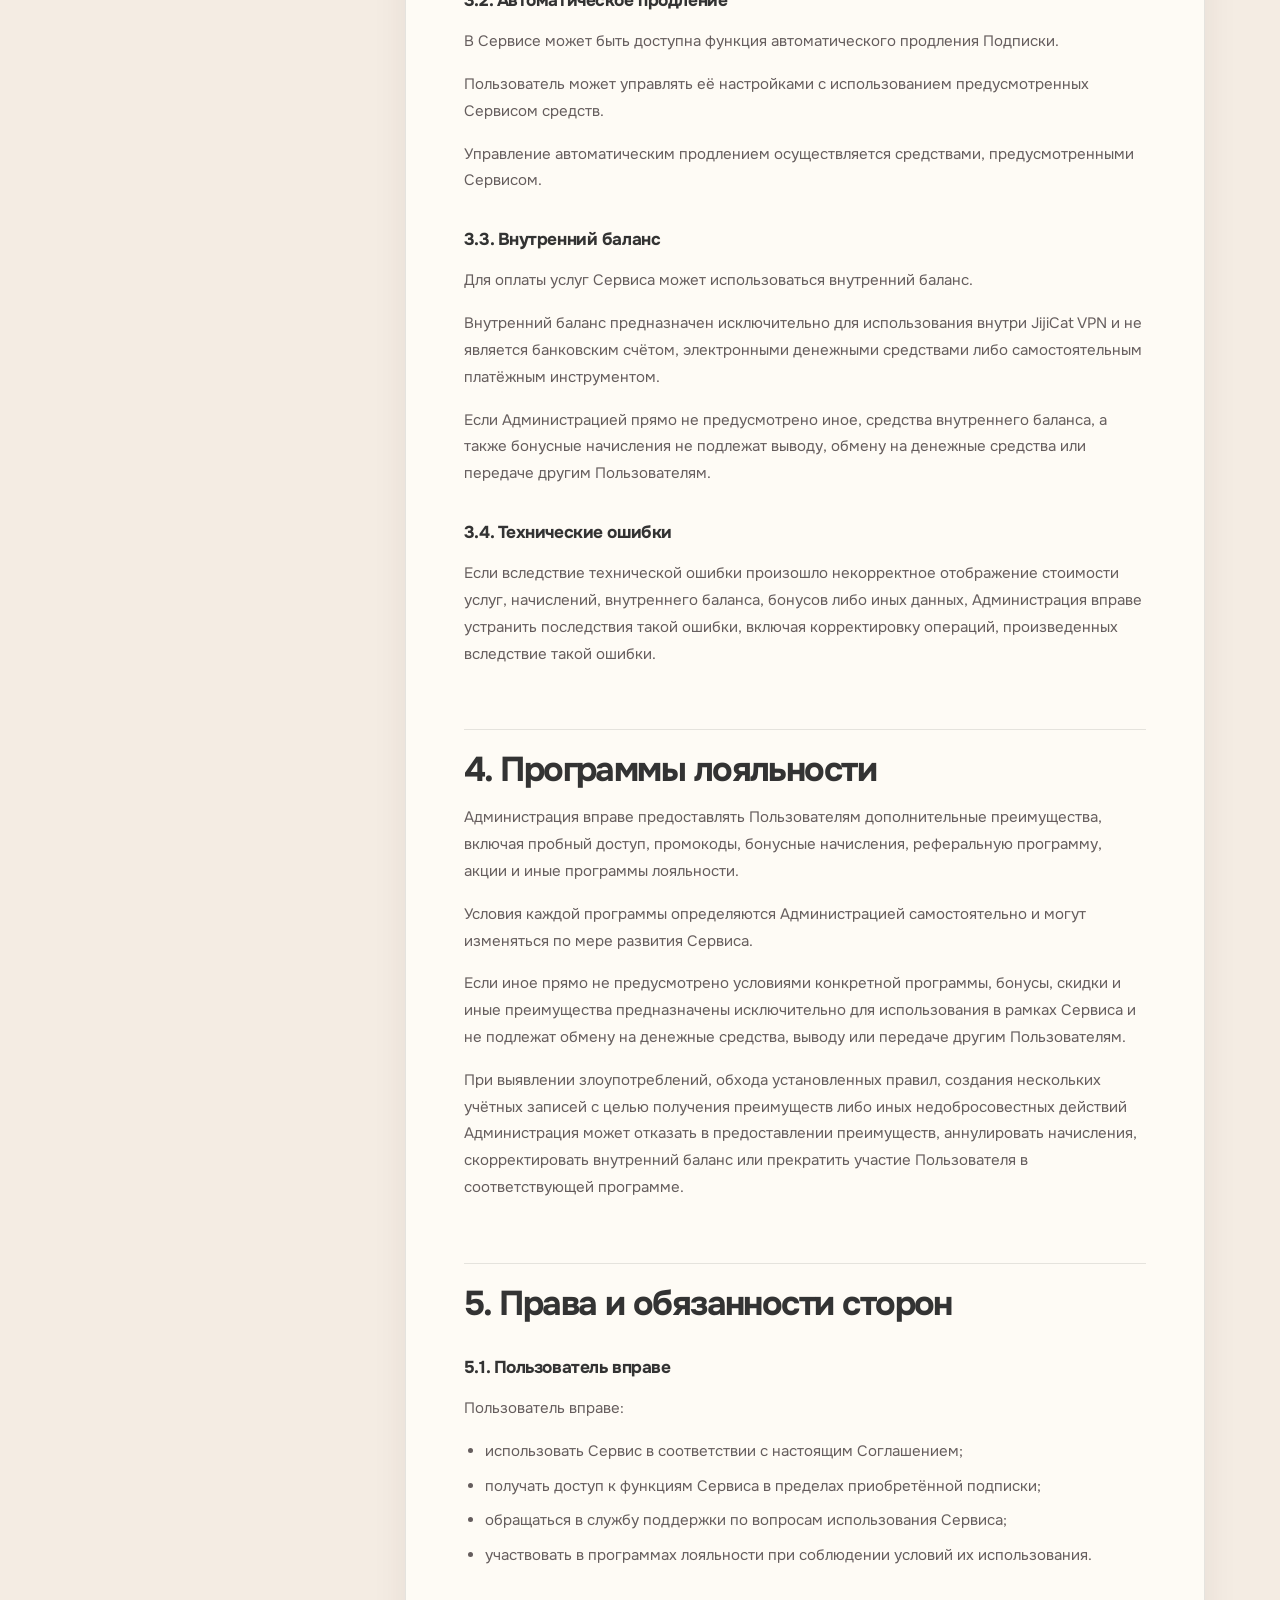
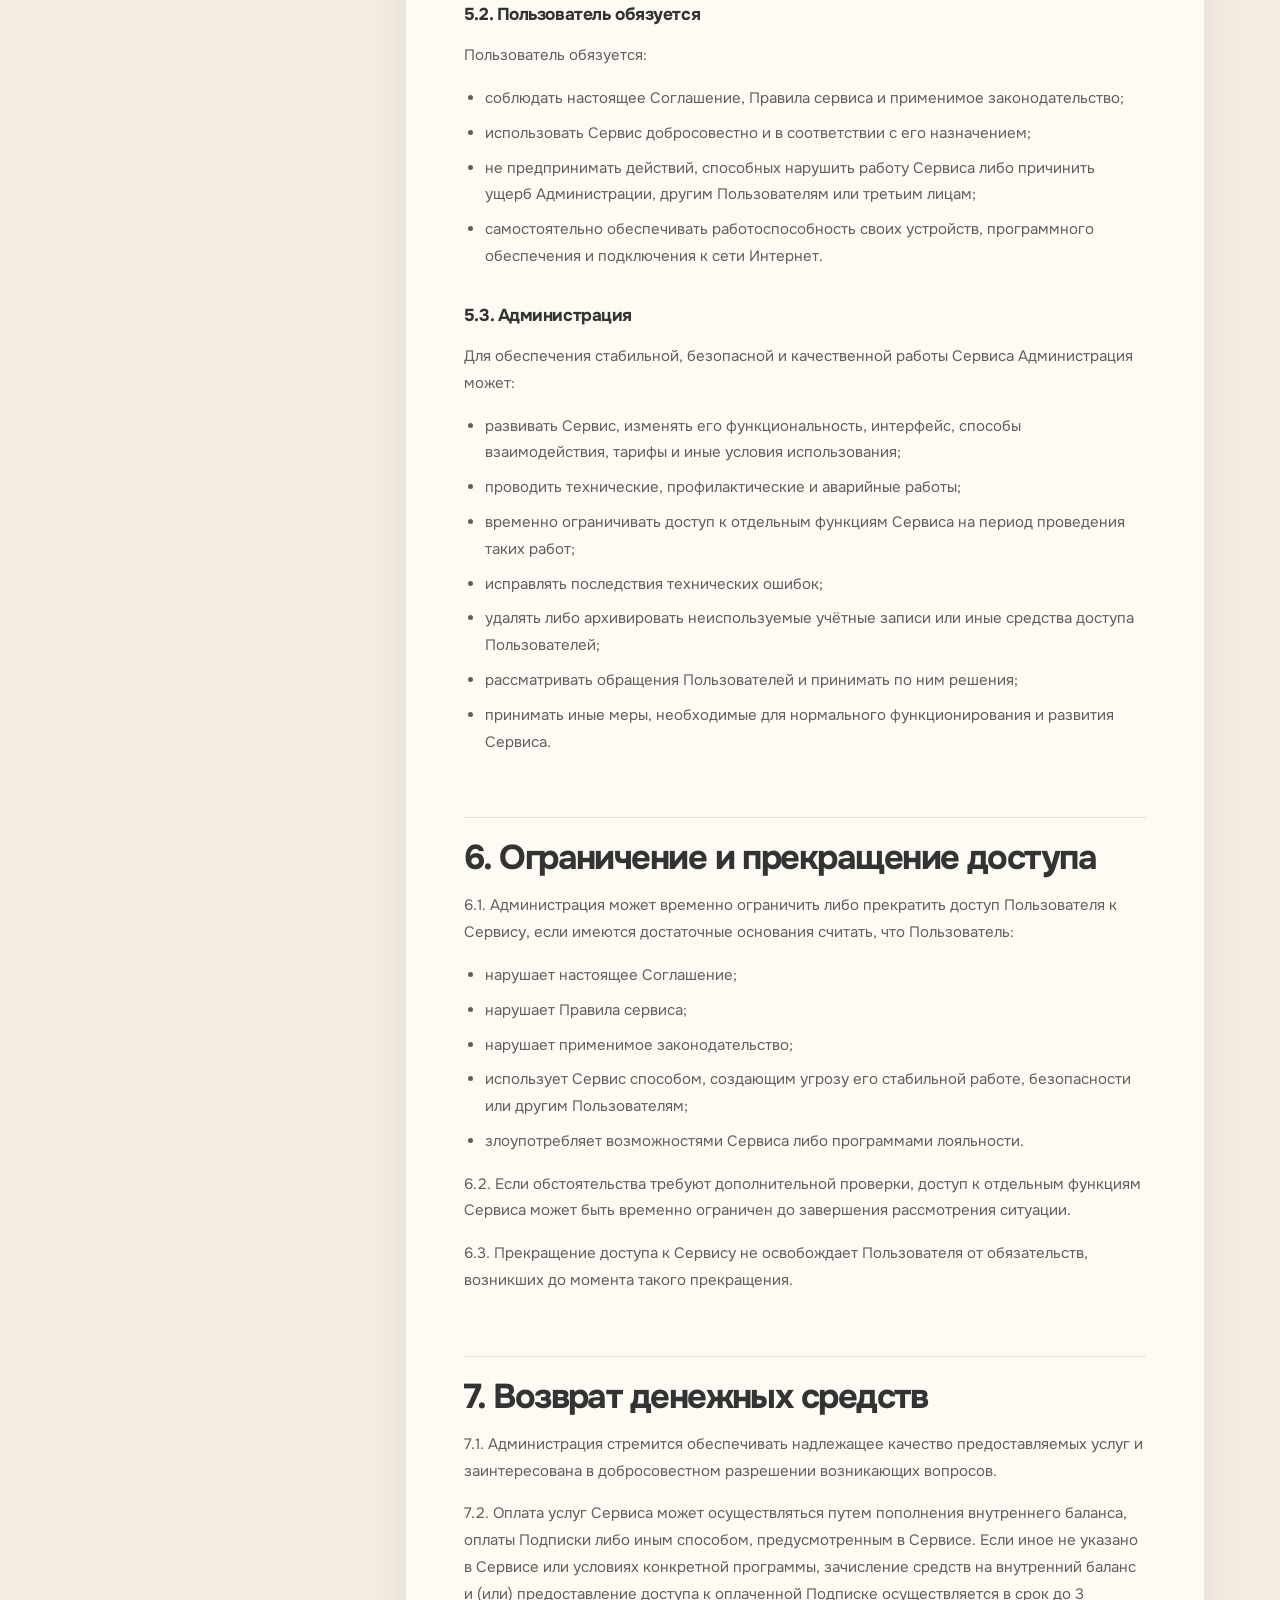
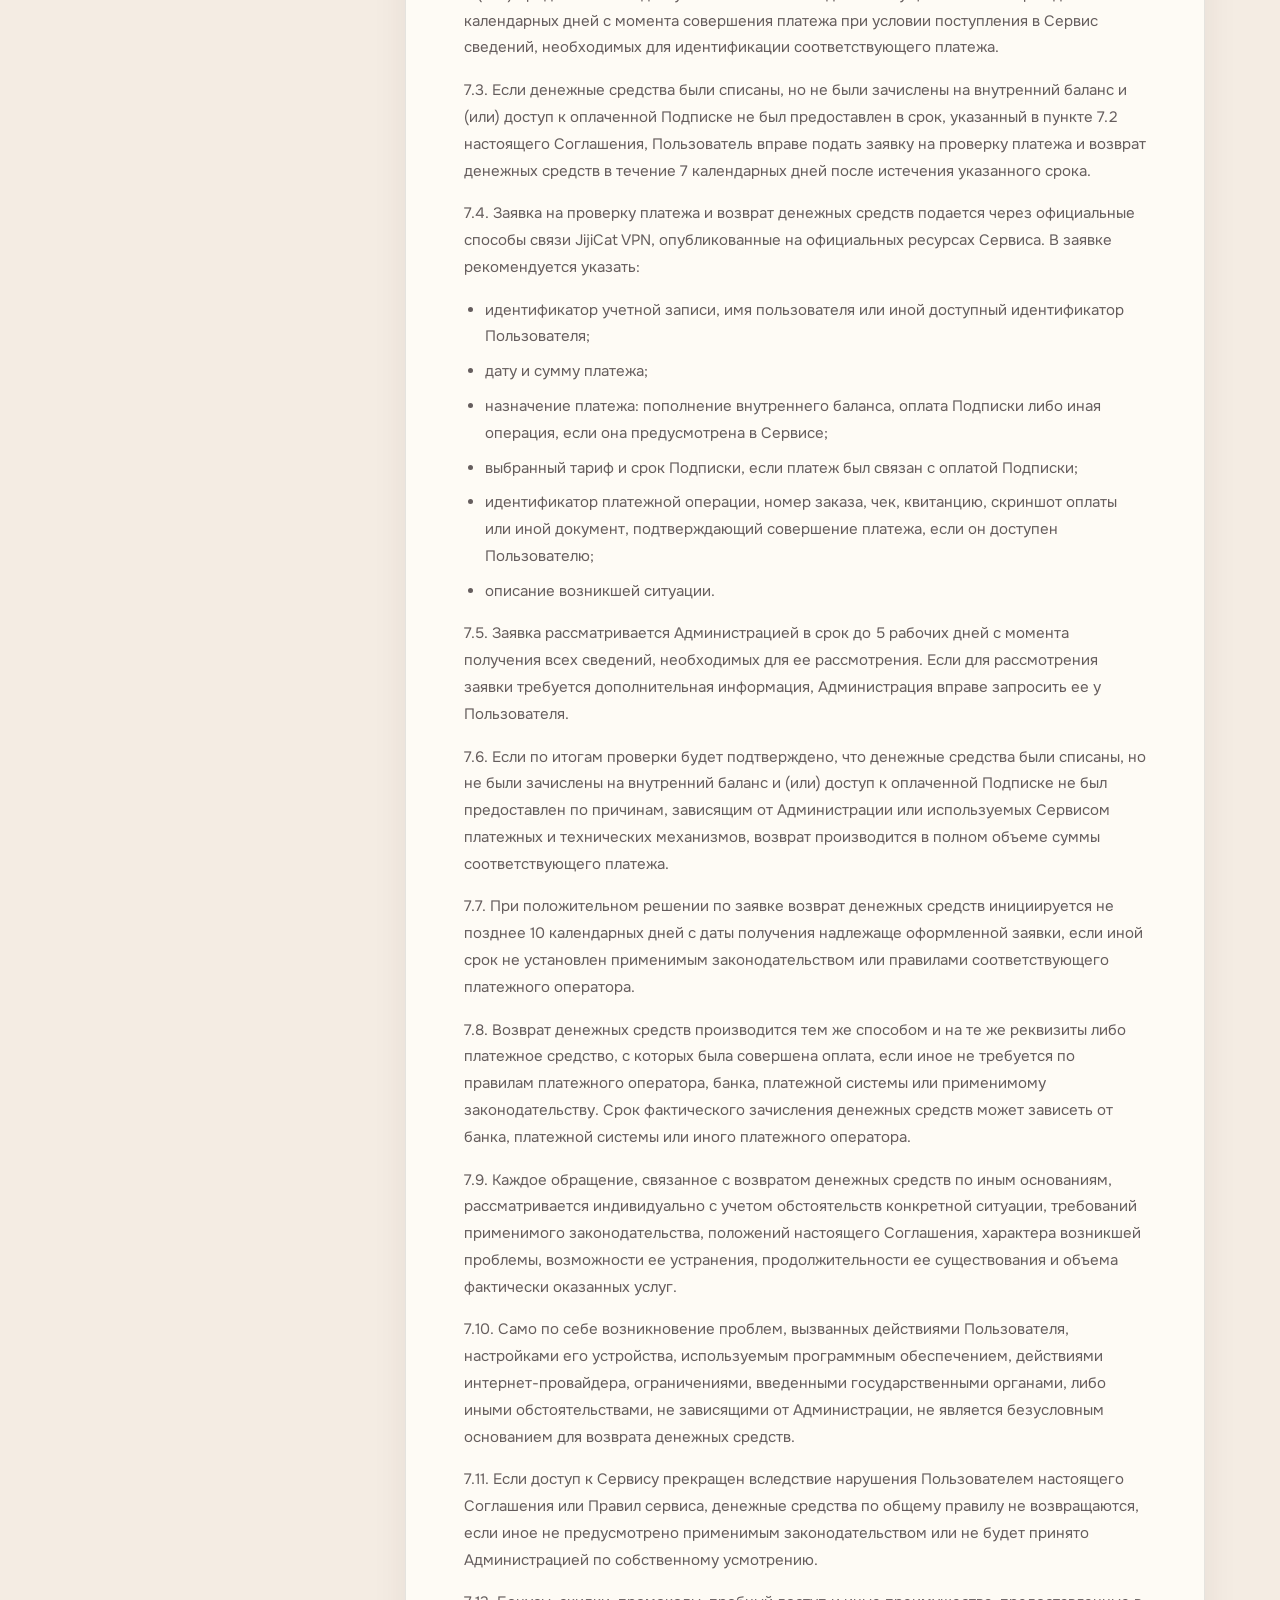
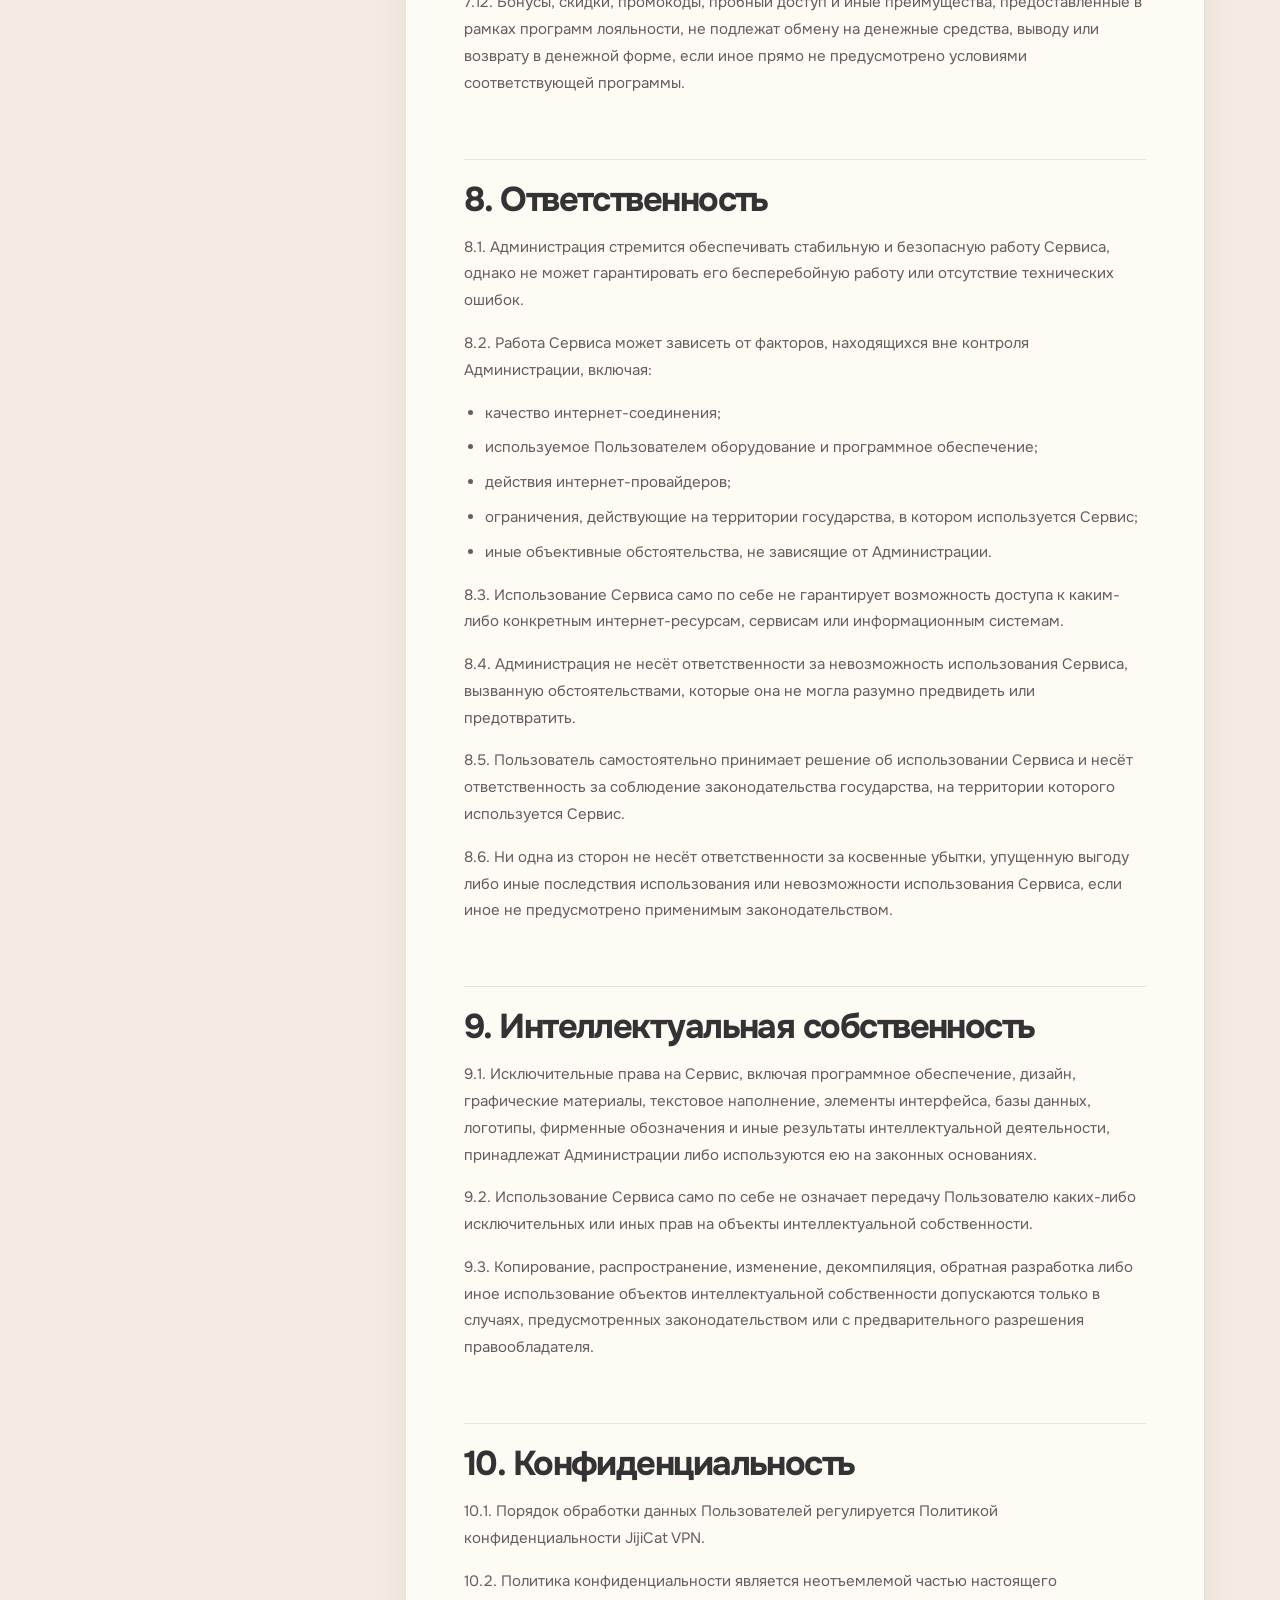
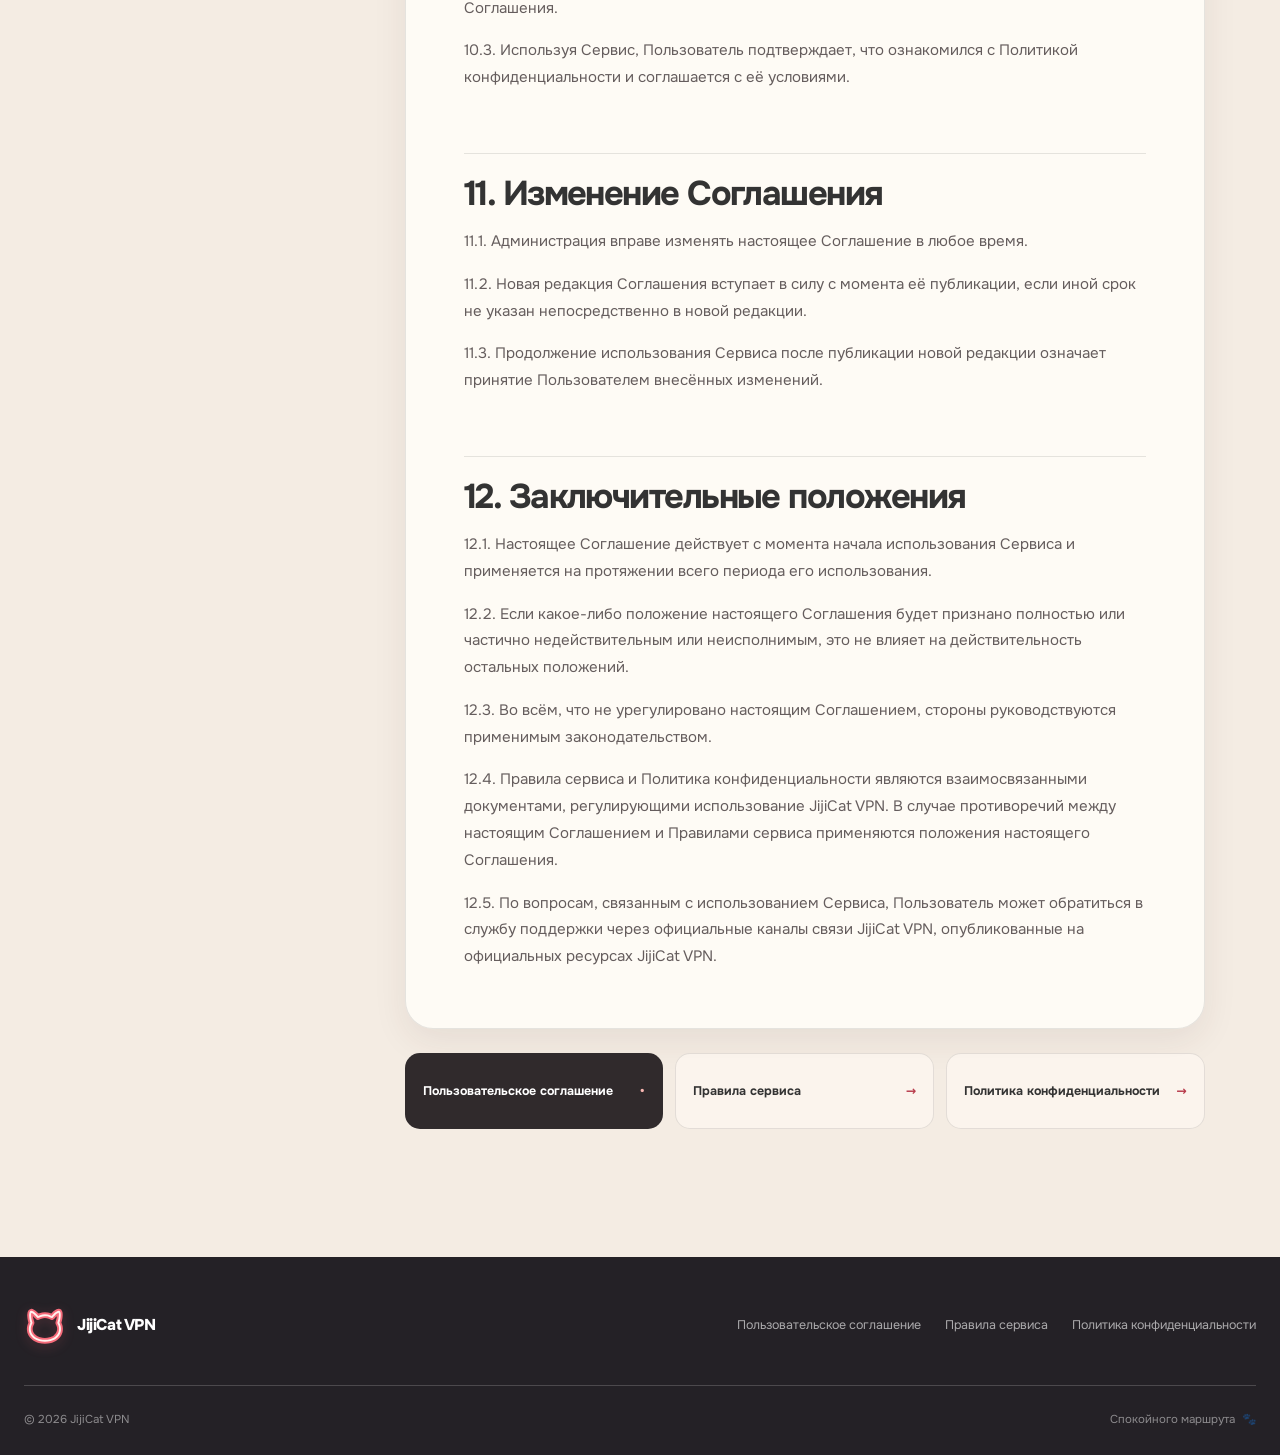
==== commit d4f16b77: "Add files via upload" ====
--- a/legal/agreement.html
+++ b/legal/agreement.html
@@ -19,18 +19,18 @@
   <meta property="og:locale" content="ru_RU">
   <meta property="og:site_name" content="JijiCat VPN">
 
-  <link rel="icon" type="image/svg+xml" href="/favicon.svg?v=5.1">
-  <link rel="icon" type="image/png" href="/favicon-96x96.png?v=5.1" sizes="96x96">
-  <link rel="icon" type="image/png" href="/favicon-48x48.png?v=5.1" sizes="48x48">
-  <link rel="icon" type="image/png" href="/favicon-32x32.png?v=5.1" sizes="32x32">
-  <link rel="icon" type="image/png" href="/favicon-16x16.png?v=5.1" sizes="16x16">
-  <link rel="shortcut icon" href="/favicon.ico?v=5.1">
-  <link rel="apple-touch-icon" sizes="180x180" href="/apple-touch-icon.png?v=5.1">
+  <link rel="icon" type="image/svg+xml" href="/favicon.svg?v=5.4">
+  <link rel="icon" type="image/png" href="/favicon-96x96.png?v=5.4" sizes="96x96">
+  <link rel="icon" type="image/png" href="/favicon-48x48.png?v=5.4" sizes="48x48">
+  <link rel="icon" type="image/png" href="/favicon-32x32.png?v=5.4" sizes="32x32">
+  <link rel="icon" type="image/png" href="/favicon-16x16.png?v=5.4" sizes="16x16">
+  <link rel="shortcut icon" href="/favicon.ico?v=5.4">
+  <link rel="apple-touch-icon" sizes="180x180" href="/apple-touch-icon.png?v=5.4">
   <meta name="apple-mobile-web-app-title" content="JijiCat VPN">
-  <link rel="manifest" href="/site.webmanifest?v=5.1">
+  <link rel="manifest" href="/site.webmanifest?v=5.4">
   <link rel="preload" as="font" href="/assets/fonts/onest-cyrillic.woff2" type="font/woff2" crossorigin>
-  <link rel="stylesheet" href="/assets/css/styles.css?v=5.1">
-  <link rel="stylesheet" href="/assets/css/print.css?v=5.1" media="print">
+  <link rel="stylesheet" href="/assets/css/styles.css?v=5.4">
+  <link rel="stylesheet" href="/assets/css/print.css?v=5.4" media="print">
   <script>
     (() => {
       const root = document.documentElement;
@@ -44,7 +44,7 @@
       document.querySelector("[data-theme-color]")?.setAttribute("content", theme === "dark" ? "#171519" : "#F4ECE3");
     })();
   </script>
-  <script src="/assets/js/scripts.js?v=5.1" defer></script>
+  <script src="/assets/js/scripts.js?v=5.4" defer></script>
   <title>Пользовательское соглашение — JijiCat VPN</title>
 </head>
 <body class="legal-page">
@@ -52,7 +52,7 @@
   <header class="site-header" data-site-header>
     <div class="header-inner shell">
       <a class="brand" href="/" aria-label="JijiCat VPN — на главную">
-        <img src="/favicon.svg?v=5.1" width="38" height="38" alt="">
+        <img src="/favicon.svg?v=5.4" width="38" height="38" alt="">
         <span>JijiCat VPN</span>
       </a>
       <button class="nav-toggle" type="button" aria-expanded="false" aria-controls="primary-navigation" aria-label="Открыть меню" data-nav-toggle><span></span><span></span><span></span></button>
@@ -65,7 +65,7 @@
           <svg class="theme-icon theme-icon--moon" aria-hidden="true" viewBox="0 0 24 24"><path d="M20.2 15.1A8.6 8.6 0 0 1 8.9 3.8 8.7 8.7 0 1 0 20.2 15Z"/></svg>
           <svg class="theme-icon theme-icon--sun" aria-hidden="true" viewBox="0 0 24 24"><circle cx="12" cy="12" r="3.6"/><path d="M12 2.5v2M12 19.5v2M4.6 4.6 6 6M18 18l1.4 1.4M2.5 12h2M19.5 12h2M4.6 19.4 6 18M18 6l1.4-1.4"/></svg>
         </button>
-        <a class="button button--small" href="https://t.me/jijicatbot" target="_blank" rel="noopener noreferrer">Подключиться</a>
+        <a class="button button--small" href="https://telegram.dog/jijicatbot" target="_blank" rel="noopener noreferrer">Подключиться</a>
       </nav>
     </div>
   </header>
@@ -289,7 +289,7 @@
 
   <footer class="site-footer">
     <div class="shell footer-top">
-      <a class="brand brand--footer" href="/" aria-label="JijiCat VPN — на главную"><img src="/favicon.svg?v=5.1" width="42" height="42" alt=""><span>JijiCat VPN</span></a>
+      <a class="brand brand--footer" href="/" aria-label="JijiCat VPN — на главную"><img src="/favicon.svg?v=5.4" width="42" height="42" alt=""><span>JijiCat VPN</span></a>
       <nav class="footer-nav" aria-label="Юридические документы"><a href="/legal/agreement.html">Пользовательское соглашение</a><a href="/legal/rules.html">Правила сервиса</a><a href="/legal/privacy.html">Политика конфиденциальности</a></nav>
     </div>
     <div class="shell footer-bottom"><p>© <span data-current-year>2026</span> JijiCat VPN</p><p class="footer-note">Спокойного маршрута <span aria-hidden="true">🐾</span></p></div>
--- a/assets/css/styles.css
+++ b/assets/css/styles.css
@@ -0,0 +1,2472 @@
+@font-face {
+  font-family: "Onest";
+  src: url("/assets/fonts/onest-cyrillic.woff2") format("woff2");
+  font-style: normal;
+  font-weight: 100 900;
+  font-display: swap;
+  unicode-range: U+0400-045F, U+0490-0491, U+04B0-04B1, U+2116;
+}
+
+@font-face {
+  font-family: "Onest";
+  src: url("/assets/fonts/onest-latin.woff2") format("woff2");
+  font-style: normal;
+  font-weight: 100 900;
+  font-display: swap;
+  unicode-range: U+0000-00FF, U+0131, U+0152-0153, U+02BB-02BC, U+02C6, U+02DA, U+02DC, U+0304, U+0308, U+0329, U+2000-206F, U+20AC, U+2122, U+2191, U+2193, U+2212, U+2215, U+FEFF, U+FFFD;
+}
+
+@font-face {
+  font-family: "Onest";
+  src: url("/assets/fonts/onest-symbols.woff2") format("woff2");
+  font-style: normal;
+  font-weight: 100 900;
+  font-display: swap;
+  unicode-range: U+20BD;
+}
+
+:root {
+  color-scheme: light;
+  --bg: #f4ece3;
+  --bg-rgb: 244, 236, 227;
+  --surface: #fff9f3;
+  --surface-rgb: 255, 249, 243;
+  --surface-strong: #fffdf9;
+  --surface-strong-rgb: 255, 253, 249;
+  --peach: #fad9c5;
+  --peach-rgb: 250, 217, 197;
+  --gold: #fce5b2;
+  --gold-rgb: 252, 229, 178;
+  --rose: #f56a79;
+  --rose-soft: #f9b7b2;
+  --rose-dark: #b83d4d;
+  --ink: #333333;
+  --ink-rgb: 51, 51, 51;
+  --ink-soft: #655d5d;
+  --night: #242126;
+  --night-soft: #302a2c;
+  --green: #45b36b;
+  --bronze: #b87935;
+  --line: rgba(51, 51, 51, 0.12);
+  --line-light: rgba(255, 255, 255, 0.18);
+  --shadow-sm: 0 12px 34px rgba(61, 43, 39, 0.08);
+  --shadow-md: 0 26px 70px rgba(48, 35, 35, 0.14);
+  --radius-sm: 18px;
+  --radius-md: 28px;
+  --radius-lg: 42px;
+  --header-height: 74px;
+  --ease: cubic-bezier(0.22, 1, 0.36, 1);
+}
+
+:root[data-theme="dark"] {
+  color-scheme: dark;
+  --bg: #171519;
+  --bg-rgb: 23, 21, 25;
+  --surface: #242126;
+  --surface-rgb: 36, 33, 38;
+  --surface-strong: #2c282e;
+  --surface-strong-rgb: 44, 40, 46;
+  --peach: #593a3a;
+  --peach-rgb: 89, 58, 58;
+  --gold: #5a4933;
+  --gold-rgb: 90, 73, 51;
+  --rose: #f56a79;
+  --rose-soft: #ffaaa9;
+  --rose-dark: #ff7f8e;
+  --ink: #f5eee9;
+  --ink-rgb: 245, 238, 233;
+  --ink-soft: #c9bdbb;
+  --night: #111014;
+  --night-soft: #1e1a20;
+  --green: #62cb83;
+  --bronze: #d49a5b;
+  --line: rgba(255, 255, 255, 0.13);
+  --line-light: rgba(255, 255, 255, 0.18);
+  --shadow-sm: 0 12px 34px rgba(0, 0, 0, 0.24);
+  --shadow-md: 0 26px 70px rgba(0, 0, 0, 0.34);
+}
+
+*,
+*::before,
+*::after {
+  box-sizing: border-box;
+}
+
+html {
+  scroll-behavior: smooth;
+  scroll-padding-top: var(--header-height);
+  background: var(--bg);
+}
+
+body {
+  min-width: 320px;
+  margin: 0;
+  overflow-x: clip;
+  color: var(--ink);
+  background:
+    radial-gradient(circle at 8% 3%, rgba(var(--peach-rgb), 0.72), transparent 27rem),
+    var(--bg);
+  font-family: "Onest", "Segoe UI", system-ui, -apple-system, BlinkMacSystemFont, sans-serif;
+  font-size: 16px;
+  line-height: 1.65;
+  text-rendering: optimizeLegibility;
+  -webkit-font-smoothing: antialiased;
+  transition: color 0.3s ease, background-color 0.3s ease;
+}
+
+body.nav-open {
+  overflow: hidden;
+}
+
+img,
+picture,
+svg {
+  display: block;
+}
+
+img {
+  height: auto;
+  max-width: 100%;
+}
+
+a {
+  color: inherit;
+}
+
+button,
+input,
+textarea,
+select {
+  font: inherit;
+}
+
+button,
+a {
+  -webkit-tap-highlight-color: transparent;
+}
+
+:focus-visible {
+  outline: 3px solid var(--rose-dark);
+  outline-offset: 4px;
+}
+
+::selection {
+  color: var(--night);
+  background: var(--rose-soft);
+}
+
+h1,
+h2,
+h3,
+p,
+ul,
+ol,
+dl,
+dd {
+  margin-top: 0;
+}
+
+h1,
+h2,
+h3 {
+  margin-bottom: 0;
+  font-weight: 720;
+  line-height: 1.05;
+  letter-spacing: -0.045em;
+}
+
+p {
+  color: var(--ink-soft);
+}
+
+.shell {
+  width: min(calc(100% - 48px), 1240px);
+  margin-inline: auto;
+}
+
+.section {
+  padding-block: clamp(68px, 6vw, 88px) clamp(88px, 9vw, 144px);
+}
+
+.skip-link {
+  position: fixed;
+  z-index: 9999;
+  top: 12px;
+  left: 12px;
+  padding: 10px 16px;
+  border-radius: 12px;
+  color: #fff;
+  background: var(--night);
+  font-weight: 700;
+  text-decoration: none;
+  transform: translateY(-160%);
+  transition: transform 0.2s ease;
+}
+
+.skip-link:focus {
+  transform: translateY(0);
+}
+
+.eyebrow {
+  display: flex;
+  gap: 10px;
+  align-items: center;
+  margin-bottom: 20px;
+  color: var(--ink);
+  font-size: 0.76rem;
+  font-weight: 750;
+  letter-spacing: 0.12em;
+  line-height: 1.25;
+  text-transform: uppercase;
+}
+
+.eyebrow > span {
+  flex: 0 0 28px;
+  width: 28px;
+  height: 9px;
+  color: var(--rose-dark);
+  line-height: 9px;
+}
+
+.eyebrow > span::before {
+  display: block;
+  width: 7px;
+  font-family: "Onest", "Segoe UI", system-ui, sans-serif;
+  font-size: 9px;
+  font-weight: 500;
+  line-height: 9px;
+  letter-spacing: 0;
+  content: "—";
+  position: relative;
+  left: -2px;
+  transform: scaleX(4.666667);
+  transform-origin: left center;
+}
+
+.eyebrow--light {
+  color: rgba(255, 255, 255, 0.78);
+}
+
+.eyebrow--light > span {
+  color: var(--rose-soft);
+}
+
+.button {
+  display: inline-flex;
+  min-height: 52px;
+  gap: 10px;
+  align-items: center;
+  justify-content: center;
+  padding: 13px 22px;
+  border: 1px solid transparent;
+  border-radius: 999px;
+  color: var(--night);
+  background: var(--rose);
+  box-shadow: 0 12px 24px rgba(208, 76, 91, 0.16);
+  font-size: 0.94rem;
+  font-weight: 730;
+  line-height: 1.2;
+  text-align: center;
+  text-decoration: none;
+  transition: transform 0.28s var(--ease), box-shadow 0.28s ease, background 0.28s ease, color 0.28s ease;
+}
+
+.button:hover {
+  color: #fff;
+  background: var(--rose-dark);
+  box-shadow: 0 16px 32px rgba(208, 76, 91, 0.24);
+  transform: translateY(-2px);
+}
+
+.button svg {
+  width: 18px;
+  height: 18px;
+  fill: none;
+  stroke: currentColor;
+  stroke-width: 1.7;
+  stroke-linecap: round;
+  stroke-linejoin: round;
+}
+
+.button--small {
+  min-height: 42px;
+  padding: 10px 18px;
+  font-size: 0.84rem;
+}
+
+.button--primary {
+  padding-inline: 25px;
+}
+
+.button--ghost {
+  border-color: rgba(var(--ink-rgb), 0.2);
+  color: var(--ink);
+  background: rgba(var(--surface-rgb), 0.55);
+  box-shadow: none;
+  backdrop-filter: blur(10px);
+}
+
+.button--ghost:hover {
+  border-color: var(--ink);
+  color: var(--ink);
+  background: var(--surface);
+  box-shadow: none;
+}
+
+.button--light {
+  color: var(--night);
+  background: var(--surface);
+  box-shadow: 0 14px 36px rgba(0, 0, 0, 0.22);
+}
+
+.button--light:hover {
+  color: var(--night);
+  background: var(--gold);
+}
+
+.site-header {
+  position: sticky;
+  z-index: 1000;
+  top: 0;
+  height: var(--header-height);
+  border-bottom: 1px solid transparent;
+  background: rgba(var(--bg-rgb), 0.68);
+  backdrop-filter: blur(18px) saturate(1.2);
+  transition: height 0.3s var(--ease), border-color 0.3s ease, background 0.3s ease, box-shadow 0.3s ease;
+}
+
+.site-header.is-scrolled,
+.site-header.is-menu-open {
+  border-color: rgba(var(--ink-rgb), 0.08);
+  background: rgba(var(--surface-rgb), 0.92);
+  box-shadow: var(--shadow-sm);
+}
+
+.header-inner {
+  display: flex;
+  height: 100%;
+  align-items: center;
+  justify-content: space-between;
+}
+
+.brand {
+  display: inline-flex;
+  flex: 0 0 auto;
+  gap: 11px;
+  align-items: center;
+  color: var(--ink);
+  font-size: 0.98rem;
+  font-weight: 800;
+  letter-spacing: -0.025em;
+  line-height: 1;
+  text-decoration: none;
+}
+
+.brand img {
+  filter: drop-shadow(0 3px 6px rgba(245, 106, 121, 0.2));
+}
+
+.primary-nav {
+  display: flex;
+  gap: 4px;
+  align-items: center;
+}
+
+.primary-nav > a:not(.button) {
+  display: inline-flex;
+  min-height: 42px;
+  align-items: center;
+  justify-content: center;
+  padding: 0 12px;
+  border-radius: 999px;
+  color: var(--ink-soft);
+  font-size: 0.84rem;
+  font-weight: 630;
+  line-height: 1.2;
+  text-decoration: none;
+  transition: color 0.22s ease, background 0.22s ease;
+}
+
+.primary-nav > a:not(.button):hover,
+.primary-nav > a.is-active:not(.button),
+.primary-nav > a[aria-current="page"]:not(.button) {
+  color: var(--ink);
+  background: rgba(var(--peach-rgb), 0.62);
+}
+
+.primary-nav .button {
+  margin-left: 6px;
+}
+
+.theme-toggle {
+  display: grid;
+  width: 42px;
+  height: 42px;
+  flex: 0 0 auto;
+  padding: 0;
+  border: 1px solid var(--line);
+  border-radius: 50%;
+  place-items: center;
+  color: var(--ink);
+  background: rgba(var(--surface-rgb), 0.66);
+  cursor: pointer;
+  transition: color 0.25s ease, background 0.25s ease, border-color 0.25s ease, transform 0.25s var(--ease);
+}
+
+.primary-nav .theme-toggle {
+  margin-left: 5px;
+}
+
+.theme-toggle:hover {
+  border-color: rgba(var(--ink-rgb), 0.3);
+  background: var(--surface);
+  transform: translateY(-1px);
+}
+
+.theme-icon {
+  width: 19px;
+  height: 19px;
+  grid-area: 1 / 1;
+  fill: none;
+  stroke: currentColor;
+  stroke-width: 1.7;
+  stroke-linecap: round;
+  stroke-linejoin: round;
+  transition: opacity 0.25s ease, transform 0.35s var(--ease);
+}
+
+.theme-icon--sun {
+  opacity: 0;
+  transform: rotate(-35deg) scale(0.7);
+}
+
+[data-theme="dark"] .theme-icon--moon {
+  opacity: 0;
+  transform: rotate(35deg) scale(0.7);
+}
+
+[data-theme="dark"] .theme-icon--sun {
+  opacity: 1;
+  transform: none;
+}
+
+.nav-toggle {
+  display: none;
+  width: 46px;
+  height: 46px;
+  padding: 0;
+  border: 1px solid var(--line);
+  border-radius: 15px;
+  color: var(--ink);
+  background: rgba(var(--surface-rgb), 0.7);
+  cursor: pointer;
+}
+
+.nav-toggle span {
+  position: absolute;
+  width: 20px;
+  height: 2px;
+  border-radius: 4px;
+  background: currentColor;
+  transition: transform 0.25s ease, opacity 0.2s ease;
+}
+
+.nav-toggle span:nth-child(1) {
+  transform: translateY(-6px);
+}
+
+.nav-toggle span:nth-child(3) {
+  transform: translateY(6px);
+}
+
+.nav-toggle[aria-expanded="true"] span:nth-child(1) {
+  transform: rotate(45deg);
+}
+
+.nav-toggle[aria-expanded="true"] span:nth-child(2) {
+  opacity: 0;
+}
+
+.nav-toggle[aria-expanded="true"] span:nth-child(3) {
+  transform: rotate(-45deg);
+}
+
+.hero {
+  position: relative;
+  min-height: min(900px, calc(100svh - var(--header-height)));
+  overflow-x: clip;
+  padding-block: clamp(52px, 5vw, 76px) clamp(86px, 8vw, 124px);
+  isolation: isolate;
+}
+
+.hero::before {
+  position: absolute;
+  z-index: -1;
+  top: 6%;
+  right: -12%;
+  width: min(56vw, 820px);
+  height: min(56vw, 820px);
+  border-radius: 50%;
+  background: rgba(var(--peach-rgb), 0.46);
+  content: "";
+  filter: blur(4px);
+}
+
+.hero-glow {
+  position: absolute;
+  z-index: -1;
+  bottom: 7%;
+  left: 8%;
+  width: 300px;
+  height: 300px;
+  border-radius: 50%;
+  background: rgba(var(--gold-rgb), 0.42);
+  filter: blur(60px);
+}
+
+.hero-inner {
+  display: grid;
+  grid-template-columns: minmax(0, 0.86fr) minmax(0, 1.14fr);
+  gap: clamp(40px, 5vw, 78px);
+  align-items: center;
+}
+
+.hero-copy {
+  position: relative;
+  z-index: 2;
+}
+
+.hero h1 {
+  max-width: 8.2ch;
+  font-size: clamp(3.6rem, 6.4vw, 6.8rem);
+  line-height: 0.93;
+  letter-spacing: -0.072em;
+}
+
+.hero h1 em {
+  color: var(--rose-dark);
+  font-style: normal;
+}
+
+.hero-lead {
+  max-width: 580px;
+  margin: 32px 0 0;
+  font-size: clamp(1.05rem, 1.55vw, 1.28rem);
+  line-height: 1.62;
+}
+
+.hero-actions {
+  display: flex;
+  flex-wrap: wrap;
+  gap: 12px;
+  margin-top: 35px;
+}
+
+.hero-notes {
+  display: flex;
+  flex-wrap: wrap;
+  gap: 22px;
+  margin: 25px 0 0;
+  padding: 0;
+  color: var(--ink-soft);
+  font-size: 0.83rem;
+  font-weight: 600;
+  list-style: none;
+}
+
+.hero-notes li {
+  display: flex;
+  gap: 8px;
+  align-items: center;
+}
+
+.hero-notes span {
+  display: inline-grid;
+  width: 28px;
+  height: 28px;
+  place-items: center;
+  border: 1px solid rgba(var(--ink-rgb), 0.15);
+  border-radius: 50%;
+  color: var(--ink);
+  background: rgba(var(--surface-rgb), 0.62);
+  font-size: 0.7rem;
+  font-weight: 800;
+}
+
+.hero-visual {
+  position: relative;
+  width: min(100%, 640px);
+  min-width: 0;
+  justify-self: end;
+}
+
+.hero-visual picture {
+  overflow: hidden;
+  border-radius: var(--radius-lg);
+  box-shadow: var(--shadow-md);
+}
+
+.hero-visual img {
+  width: 100%;
+  aspect-ratio: 1.56;
+  object-fit: cover;
+  object-position: 53% center;
+}
+
+.hero-visual::before {
+  position: absolute;
+  z-index: 2;
+  inset: auto 10% -22px;
+  height: 70px;
+  border-radius: 50%;
+  background: rgba(52, 34, 34, 0.18);
+  content: "";
+  filter: blur(28px);
+}
+
+.hero-stamp {
+  position: absolute;
+  z-index: 3;
+  right: -20px;
+  bottom: -32px;
+  display: grid;
+  width: 128px;
+  height: 128px;
+  place-content: center;
+  border: 1px solid rgba(var(--ink-rgb), 0.11);
+  border-radius: 50%;
+  color: var(--ink);
+  background: rgba(var(--gold-rgb), 0.94);
+  box-shadow: var(--shadow-sm);
+  text-align: center;
+  transform: rotate(-7deg);
+}
+
+.hero-stamp span {
+  font-size: 1rem;
+  font-weight: 850;
+  letter-spacing: -0.03em;
+}
+
+.hero-stamp small {
+  display: block;
+  margin-top: 4px;
+  font-size: 0.51rem;
+  font-weight: 700;
+  letter-spacing: 0.1em;
+  text-transform: uppercase;
+}
+
+.section-heading {
+  max-width: 720px;
+  margin-bottom: clamp(42px, 5vw, 70px);
+}
+
+.section-heading h2,
+.facts h2,
+.faq h2,
+.final-cta h2 {
+  font-size: clamp(2.65rem, 5.6vw, 5.5rem);
+  letter-spacing: -0.065em;
+}
+
+.section-heading > p:last-child,
+.section-heading--split > p {
+  margin: 20px 0 0;
+  font-size: 1.05rem;
+}
+
+.section-heading--split {
+  display: grid;
+  max-width: none;
+  grid-template-columns: minmax(0, 1fr) minmax(280px, 0.5fr);
+  gap: 50px;
+  align-items: end;
+}
+
+.section-heading--split > p {
+  max-width: 440px;
+  margin: 0 0 8px;
+}
+
+.section-heading--center {
+  margin-inline: auto;
+  text-align: center;
+}
+
+.section-heading--center .eyebrow {
+  justify-content: center;
+}
+
+.benefits {
+  background: linear-gradient(180deg, rgba(var(--surface-rgb), 0.48), rgba(var(--surface-rgb), 0));
+}
+
+.benefits-grid {
+  display: grid;
+  grid-template-columns: repeat(3, minmax(0, 1fr));
+  gap: 16px;
+}
+
+.feature-card {
+  min-height: 255px;
+  padding: clamp(25px, 3vw, 34px);
+  border: 1px solid var(--line);
+  border-radius: var(--radius-md);
+  background: rgba(var(--surface-rgb), 0.72);
+  box-shadow: 0 10px 28px rgba(48, 34, 33, 0.045);
+  transition: border-color 0.3s ease, box-shadow 0.3s ease, transform 0.3s var(--ease);
+}
+
+.feature-card:hover {
+  border-color: rgba(208, 76, 91, 0.28);
+  box-shadow: var(--shadow-sm);
+  transform: translateY(-5px);
+}
+
+.feature-icon {
+  display: grid;
+  width: 48px;
+  height: 48px;
+  margin-bottom: 45px;
+  place-items: center;
+  border-radius: 15px;
+  color: var(--rose-dark);
+  background: rgba(249, 183, 178, 0.3);
+}
+
+.feature-icon--green {
+  color: #267d46;
+  background: rgba(69, 179, 107, 0.15);
+}
+
+.feature-icon--gold {
+  color: #8a5627;
+  background: rgba(252, 229, 178, 0.58);
+}
+
+.feature-icon svg {
+  width: 22px;
+  height: 22px;
+  fill: none;
+  stroke: currentColor;
+  stroke-width: 1.55;
+  stroke-linecap: round;
+  stroke-linejoin: round;
+}
+
+.feature-card h3 {
+  font-size: 1.18rem;
+  letter-spacing: -0.035em;
+}
+
+.feature-card p {
+  margin: 13px 0 0;
+  font-size: 0.92rem;
+  line-height: 1.58;
+}
+
+.cinematic-section {
+  position: relative;
+  min-height: clamp(520px, 61vw, 720px);
+  overflow: hidden;
+  margin-block: 0 clamp(88px, 9vw, 144px);
+  border-radius: var(--radius-lg);
+  color: #fff;
+  background: var(--night);
+  box-shadow: var(--shadow-md);
+  isolation: isolate;
+}
+
+.cinematic-media,
+.cinematic-media picture,
+.cinematic-media img,
+.cinematic-overlay {
+  position: absolute;
+  inset: 0;
+  width: 100%;
+  height: 100%;
+}
+
+.cinematic-media img {
+  object-fit: cover;
+  object-position: 50% center;
+  transition: transform 1.2s var(--ease);
+}
+
+.cinematic-section:hover .cinematic-media img {
+  transform: scale(1.018);
+}
+
+.cinematic-overlay {
+  z-index: 1;
+  background:
+    linear-gradient(90deg, rgba(23, 20, 23, 0.78) 0%, rgba(23, 20, 23, 0.34) 45%, rgba(23, 20, 23, 0.06) 75%),
+    linear-gradient(0deg, rgba(22, 19, 22, 0.82), transparent 55%);
+}
+
+.cinematic-copy {
+  position: absolute;
+  z-index: 2;
+  bottom: clamp(36px, 5vw, 70px);
+  left: clamp(28px, 6vw, 76px);
+  max-width: 650px;
+}
+
+.cinematic-copy h2 {
+  max-width: 8ch;
+  color: #fff;
+  font-size: clamp(3.1rem, 6vw, 6.5rem);
+  letter-spacing: -0.068em;
+}
+
+.cinematic-copy p:last-child {
+  max-width: 540px;
+  margin: 22px 0 0;
+  color: rgba(255, 255, 255, 0.74);
+  font-size: 1.05rem;
+}
+
+.cinematic-index {
+  position: absolute;
+  z-index: 2;
+  top: 30px;
+  right: 34px;
+  color: rgba(255, 255, 255, 0.66);
+  font-size: 0.68rem;
+  font-weight: 750;
+  letter-spacing: 0.12em;
+}
+
+.connection-grid {
+  display: grid;
+  grid-template-columns: minmax(0, 0.9fr) minmax(0, 1.1fr);
+  gap: clamp(48px, 7vw, 96px);
+  align-items: center;
+}
+
+.connection-copy .section-heading {
+  margin-bottom: 42px;
+}
+
+.connection-copy .section-heading h2 {
+  font-size: clamp(2.7rem, 5vw, 5rem);
+}
+
+.steps {
+  margin: 0 0 38px;
+  padding: 0;
+  list-style: none;
+}
+
+.steps li {
+  display: grid;
+  grid-template-columns: 50px minmax(0, 1fr);
+  gap: 17px;
+  padding: 24px 0;
+  border-top: 1px solid var(--line);
+}
+
+.steps li:last-child {
+  border-bottom: 1px solid var(--line);
+}
+
+.steps li > span {
+  display: grid;
+  width: 42px;
+  height: 42px;
+  place-items: center;
+  border-radius: 50%;
+  color: var(--rose-dark);
+  background: var(--surface);
+  box-shadow: 0 7px 18px rgba(70, 51, 49, 0.08);
+  font-size: 0.69rem;
+  font-weight: 800;
+}
+
+.steps h3 {
+  font-size: 1.02rem;
+  letter-spacing: -0.02em;
+}
+
+.steps p {
+  margin: 7px 0 0;
+  font-size: 0.9rem;
+  line-height: 1.55;
+}
+
+.connection-visual {
+  position: relative;
+  padding: 14px 14px 58px;
+  border: 1px solid var(--line);
+  border-radius: var(--radius-lg);
+  background: rgba(var(--surface-rgb), 0.72);
+  box-shadow: var(--shadow-md);
+}
+
+.connection-visual picture {
+  overflow: hidden;
+  border-radius: calc(var(--radius-lg) - 10px);
+}
+
+.connection-visual img {
+  width: 100%;
+  aspect-ratio: 1.28;
+  object-fit: cover;
+  object-position: center;
+}
+
+.connection-visual > p {
+  position: absolute;
+  bottom: 17px;
+  left: 28px;
+  display: flex;
+  gap: 9px;
+  align-items: center;
+  margin: 0;
+  color: var(--ink);
+  font-size: 0.78rem;
+  font-weight: 650;
+}
+
+.connection-visual > p span {
+  color: var(--green);
+  font-size: 0.6rem;
+}
+
+.plans {
+  background:
+    radial-gradient(circle at 10% 100%, rgba(var(--gold-rgb), 0.82), transparent 28rem),
+    linear-gradient(180deg, rgba(var(--peach-rgb), 0.5), rgba(var(--peach-rgb), 0.25));
+}
+
+.plans-grid {
+  display: grid;
+  grid-template-columns: repeat(3, minmax(0, 1fr));
+  gap: 16px;
+}
+
+.plan-card {
+  display: flex;
+  min-height: 525px;
+  flex-direction: column;
+  padding: clamp(26px, 3vw, 36px);
+  border: 1px solid rgba(var(--ink-rgb), 0.13);
+  border-radius: var(--radius-md);
+  background: rgba(var(--surface-rgb), 0.88);
+  box-shadow: 0 14px 36px rgba(72, 50, 47, 0.06);
+  transition: box-shadow 0.3s ease, transform 0.3s var(--ease);
+}
+
+.plan-card:hover {
+  box-shadow: var(--shadow-md);
+  transform: translateY(-6px);
+}
+
+.plan-card--rose {
+  background: linear-gradient(160deg, var(--surface) 0%, rgba(var(--peach-rgb), 0.72) 100%);
+}
+
+.plan-card--night {
+  border-color: rgba(255, 255, 255, 0.12);
+  color: #fff;
+  background: linear-gradient(150deg, var(--night-soft), var(--night));
+  box-shadow: 0 26px 66px rgba(36, 33, 38, 0.2);
+}
+
+.plan-topline {
+  display: flex;
+  min-height: 27px;
+  align-items: center;
+  justify-content: space-between;
+  color: var(--ink-soft);
+  font-size: 0.68rem;
+  font-weight: 750;
+  letter-spacing: 0.08em;
+  text-transform: uppercase;
+}
+
+.plan-card--night .plan-topline {
+  color: rgba(255, 255, 255, 0.58);
+}
+
+.plan-badge {
+  padding: 7px 10px;
+  border: 1px solid rgba(69, 179, 107, 0.26);
+  border-radius: 999px;
+  color: color-mix(in srgb, var(--green) 72%, var(--ink));
+  background: rgba(69, 179, 107, 0.13);
+  letter-spacing: 0.03em;
+}
+
+.plan-card h3 {
+  margin-top: 45px;
+  font-size: clamp(2rem, 3.3vw, 3.1rem);
+}
+
+.plan-price {
+  display: flex;
+  gap: 8px;
+  align-items: baseline;
+  margin: 18px 0 36px;
+  color: var(--ink);
+}
+
+.plan-card--night .plan-price {
+  color: #fff;
+}
+
+.plan-price strong {
+  font-size: clamp(2.3rem, 4vw, 3.5rem);
+  font-weight: 770;
+  letter-spacing: -0.065em;
+  line-height: 1;
+}
+
+.plan-price span {
+  color: var(--ink-soft);
+  font-size: 0.82rem;
+}
+
+.plan-card--night .plan-price span {
+  color: rgba(255, 255, 255, 0.58);
+}
+
+.plan-card ul {
+  margin: 0 0 38px;
+  padding: 0;
+  list-style: none;
+}
+
+.plan-card li {
+  display: flex;
+  align-items: center;
+  justify-content: space-between;
+  padding: 16px 0;
+  border-top: 1px solid var(--line);
+  color: var(--ink-soft);
+  font-size: 0.88rem;
+}
+
+.plan-card li:last-child {
+  border-bottom: 1px solid var(--line);
+}
+
+.plan-card li strong {
+  color: var(--ink);
+  font-size: 0.95rem;
+}
+
+.plan-card--night li {
+  border-color: var(--line-light);
+  color: rgba(255, 255, 255, 0.62);
+}
+
+.plan-card--night li strong {
+  color: #fff;
+}
+
+.button--plan {
+  width: 100%;
+  margin-top: auto;
+  border-color: rgba(var(--ink-rgb), 0.15);
+  color: var(--ink);
+  background: transparent;
+  box-shadow: none;
+}
+
+.button--plan:hover {
+  border-color: var(--rose-dark);
+}
+
+.button--plan-light {
+  border-color: rgba(255, 255, 255, 0.35);
+  color: #fff;
+}
+
+.button--plan-light:hover {
+  border-color: var(--surface);
+  color: var(--night);
+  background: var(--surface);
+}
+
+.plan-notes {
+  display: grid;
+  margin-top: 22px;
+  padding: 24px 28px;
+  border: 1px solid rgba(var(--ink-rgb), 0.1);
+  border-radius: var(--radius-sm);
+  grid-template-columns: 1fr 1fr;
+  gap: 28px;
+  background: rgba(var(--surface-rgb), 0.45);
+}
+
+.plan-notes p {
+  margin: 0;
+  font-size: 0.8rem;
+  line-height: 1.55;
+}
+
+.plan-notes strong {
+  color: var(--ink);
+}
+
+.scenario-grid {
+  display: grid;
+  grid-template-columns: minmax(0, 1.62fr) minmax(300px, 0.9fr);
+  grid-template-rows: repeat(2, minmax(270px, 340px));
+  gap: 16px;
+}
+
+.scenario-card {
+  position: relative;
+  min-height: 0;
+  overflow: hidden;
+  border-radius: var(--radius-md);
+  color: #fff;
+  background: var(--night);
+  box-shadow: var(--shadow-sm);
+  isolation: isolate;
+}
+
+.scenario-card--large {
+  grid-row: 1 / span 2;
+}
+
+.scenario-card picture,
+.scenario-card img {
+  width: 100%;
+  height: 100%;
+}
+
+.scenario-card img {
+  object-fit: cover;
+  transition: transform 0.8s var(--ease);
+}
+
+.scenario-card--large img {
+  object-position: center;
+}
+
+.scenario-card:not(.scenario-card--large) img {
+  object-position: 45% center;
+}
+
+.scenario-card:hover img {
+  transform: scale(1.025);
+}
+
+.scenario-card::after {
+  position: absolute;
+  z-index: 1;
+  inset: 0;
+  background: linear-gradient(0deg, rgba(24, 20, 23, 0.86), rgba(24, 20, 23, 0.02) 68%);
+  content: "";
+}
+
+.scenario-card > div {
+  position: absolute;
+  z-index: 2;
+  right: 28px;
+  bottom: 27px;
+  left: 28px;
+}
+
+.scenario-card > div > span {
+  font-size: 0.62rem;
+  font-weight: 750;
+  letter-spacing: 0.1em;
+}
+
+.scenario-card h3 {
+  margin-top: 6px;
+  color: #fff;
+  font-size: clamp(1.8rem, 3.2vw, 3.2rem);
+}
+
+.scenario-card p {
+  max-width: 440px;
+  margin: 9px 0 0;
+  color: rgba(255, 255, 255, 0.7);
+  font-size: 0.85rem;
+  line-height: 1.5;
+}
+
+.facts {
+  padding-block: clamp(68px, 6vw, 88px) clamp(88px, 9vw, 136px);
+  color: #fff;
+  background:
+    radial-gradient(circle at 85% 40%, rgba(245, 106, 121, 0.12), transparent 30rem),
+    var(--night);
+}
+
+.facts-inner {
+  display: grid;
+  grid-template-columns: minmax(0, 0.85fr) minmax(0, 1.15fr);
+  gap: clamp(55px, 8vw, 110px);
+  align-items: end;
+}
+
+.facts h2 {
+  color: #fff;
+  font-size: clamp(2.9rem, 5vw, 5rem);
+}
+
+.facts-list {
+  display: grid;
+  margin: 0;
+  border-top: 1px solid var(--line-light);
+  grid-template-columns: 1fr 1fr;
+}
+
+.facts-list > div {
+  min-height: 150px;
+  padding: 28px 18px 25px 0;
+  border-bottom: 1px solid var(--line-light);
+}
+
+.facts-list > div:nth-child(odd) {
+  border-right: 1px solid var(--line-light);
+}
+
+.facts-list > div:nth-child(even) {
+  padding-left: 28px;
+}
+
+.facts-list dt {
+  color: var(--rose-soft);
+  font-size: clamp(1.8rem, 3.3vw, 3rem);
+  font-weight: 720;
+  letter-spacing: -0.05em;
+  line-height: 1.1;
+}
+
+.facts-list dd {
+  margin: 12px 0 0;
+  color: rgba(255, 255, 255, 0.58);
+  font-size: 0.78rem;
+}
+
+.faq-grid {
+  display: grid;
+  grid-template-columns: minmax(260px, 0.62fr) minmax(0, 1.1fr);
+  gap: clamp(55px, 8vw, 120px);
+  align-items: start;
+}
+
+.faq-heading {
+  position: sticky;
+  top: calc(var(--header-height) + 40px);
+}
+
+.faq-heading h2 {
+  max-width: 7.8ch;
+  font-size: clamp(2.8rem, 5vw, 4.8rem);
+}
+
+.faq-heading > p:not(.eyebrow) {
+  max-width: 370px;
+  margin: 24px 0 0;
+}
+
+.text-link {
+  display: inline-flex;
+  min-height: 44px;
+  gap: 8px;
+  align-items: center;
+  margin-top: 28px;
+  color: var(--ink);
+  font-size: 0.9rem;
+  font-weight: 720;
+  text-decoration-color: var(--rose-dark);
+  text-decoration-thickness: 1px;
+  text-underline-offset: 5px;
+}
+
+.faq-list {
+  border-top: 1px solid var(--line);
+}
+
+.faq-list details {
+  border-bottom: 1px solid var(--line);
+}
+
+.faq-list summary {
+  display: grid;
+  min-height: 82px;
+  padding: 24px 4px;
+  cursor: pointer;
+  grid-template-columns: minmax(0, 1fr) 34px;
+  gap: 20px;
+  align-items: center;
+  color: var(--ink);
+  font-size: 1.02rem;
+  font-weight: 680;
+  list-style: none;
+}
+
+.faq-list summary::-webkit-details-marker {
+  display: none;
+}
+
+.faq-list summary > span {
+  position: relative;
+  width: 32px;
+  height: 32px;
+  border: 1px solid var(--line);
+  border-radius: 50%;
+  background: rgba(var(--surface-rgb), 0.6);
+}
+
+.faq-list summary > span::before,
+.faq-list summary > span::after {
+  position: absolute;
+  top: 50%;
+  left: 50%;
+  width: 12px;
+  height: 1.5px;
+  border-radius: 2px;
+  background: var(--ink);
+  content: "";
+  transform: translate(-50%, -50%);
+  transition: transform 0.25s ease;
+}
+
+.faq-list summary > span::after {
+  transform: translate(-50%, -50%) rotate(90deg);
+}
+
+.faq-list details[open] summary > span::after {
+  transform: translate(-50%, -50%) rotate(0deg);
+}
+
+.faq-list details[open] summary {
+  color: var(--rose-dark);
+}
+
+.faq-list details > p {
+  max-width: 690px;
+  margin: -2px 54px 26px 4px;
+  font-size: 0.92rem;
+  line-height: 1.68;
+}
+
+.final-cta {
+  position: relative;
+  min-height: clamp(590px, 64vw, 760px);
+  overflow: hidden;
+  margin-bottom: clamp(30px, 5vw, 72px);
+  border-radius: var(--radius-lg);
+  color: #fff;
+  background: var(--night);
+  box-shadow: var(--shadow-md);
+  isolation: isolate;
+}
+
+.final-cta > picture,
+.final-cta > picture img,
+.final-cta-shade {
+  position: absolute;
+  inset: 0;
+  width: 100%;
+  height: 100%;
+}
+
+.final-cta > picture img {
+  object-fit: cover;
+  object-position: center;
+}
+
+.final-cta-shade {
+  z-index: 1;
+  background:
+    linear-gradient(90deg, rgba(22, 19, 22, 0.84) 0%, rgba(22, 19, 22, 0.52) 36%, rgba(22, 19, 22, 0.04) 72%),
+    linear-gradient(0deg, rgba(22, 19, 22, 0.46), transparent 55%);
+}
+
+.final-cta-copy {
+  position: absolute;
+  z-index: 2;
+  bottom: clamp(38px, 6vw, 78px);
+  left: clamp(28px, 6vw, 78px);
+  max-width: 560px;
+}
+
+.final-cta h2 {
+  max-width: 7ch;
+  color: #fff;
+  font-size: clamp(3.2rem, 5.9vw, 6rem);
+}
+
+.final-cta-copy > p:not(.eyebrow) {
+  margin: 22px 0 28px;
+  color: rgba(255, 255, 255, 0.74);
+  font-size: 1.08rem;
+}
+
+.final-cta-copy small {
+  display: block;
+  margin-top: 17px;
+  color: rgba(255, 255, 255, 0.56);
+  font-size: 0.75rem;
+}
+
+.site-footer {
+  padding: 48px 0 26px;
+  color: rgba(255, 255, 255, 0.72);
+  background: var(--night);
+}
+
+.footer-top {
+  display: flex;
+  gap: 35px;
+  align-items: center;
+  justify-content: space-between;
+  padding-bottom: 38px;
+  border-bottom: 1px solid var(--line-light);
+}
+
+.brand--footer {
+  color: #fff;
+}
+
+.footer-nav {
+  display: flex;
+  flex-wrap: wrap;
+  gap: 10px 24px;
+  justify-content: flex-end;
+}
+
+.footer-nav a {
+  min-height: 40px;
+  padding-block: 9px;
+  color: rgba(255, 255, 255, 0.62);
+  font-size: 0.78rem;
+  text-decoration: none;
+  transition: color 0.2s ease;
+}
+
+.footer-nav a:hover {
+  color: #fff;
+}
+
+.footer-bottom {
+  display: flex;
+  align-items: center;
+  justify-content: space-between;
+  padding-top: 24px;
+}
+
+.footer-bottom p {
+  margin: 0;
+  color: rgba(255, 255, 255, 0.48);
+  font-size: 0.72rem;
+}
+
+.footer-note span {
+  margin-left: 4px;
+}
+
+/* Section-by-section navigation */
+
+.section-nav {
+  position: fixed;
+  z-index: 850;
+  right: max(18px, env(safe-area-inset-right));
+  bottom: max(20px, env(safe-area-inset-bottom));
+  display: none;
+  width: 48px;
+  overflow: hidden;
+  border: 1px solid var(--line);
+  border-radius: 999px;
+  flex-direction: column;
+  align-items: center;
+  background: rgba(var(--surface-rgb), 0.34);
+  box-shadow: none;
+  opacity: 0.86;
+  transition: opacity 0.2s ease, background 0.2s ease;
+}
+
+.js .section-nav {
+  display: flex;
+}
+
+.section-nav button {
+  display: grid;
+  width: 46px;
+  height: 46px;
+  padding: 0;
+  border: 0;
+  place-items: center;
+  color: var(--ink);
+  background: transparent;
+  cursor: pointer;
+  transition: color 0.2s ease, background 0.2s ease, opacity 0.2s ease;
+}
+
+.section-nav:focus-within {
+  opacity: 1;
+}
+
+.section-nav button:active:not(:disabled) {
+  background: rgba(245, 106, 121, 0.12);
+}
+
+.section-nav button:disabled {
+  opacity: 0.28;
+  cursor: default;
+}
+
+.section-nav svg {
+  width: 20px;
+  height: 20px;
+  fill: none;
+  stroke: currentColor;
+  stroke-width: 1.9;
+  stroke-linecap: round;
+  stroke-linejoin: round;
+}
+
+.section-nav > span {
+  width: 22px;
+  height: 1px;
+  background: var(--line);
+}
+
+@media (hover: hover) and (pointer: fine) {
+  .section-nav:hover {
+    opacity: 1;
+  }
+
+  .section-nav button:hover:not(:disabled) {
+    color: var(--surface-strong);
+    background: var(--rose-dark);
+  }
+}
+
+/* Legal pages */
+
+.legal-page {
+  background:
+    radial-gradient(circle at 88% 5%, rgba(var(--peach-rgb), 0.78), transparent 28rem),
+    var(--bg);
+}
+
+.legal-page .site-header {
+  position: sticky;
+}
+
+.legal-nav-link {
+  display: inline-flex;
+  min-height: 42px;
+  gap: 7px;
+  align-items: center;
+  padding: 10px 14px;
+  border-radius: 999px;
+  color: var(--ink);
+  font-size: 0.84rem;
+  font-weight: 670;
+  text-decoration: none;
+}
+
+.legal-hero {
+  padding-block: clamp(76px, 9vw, 130px) 58px;
+  border-bottom: 1px solid var(--line);
+}
+
+.legal-hero-inner {
+  display: grid;
+  grid-template-columns: minmax(0, 1fr) auto;
+  gap: 40px;
+  align-items: end;
+}
+
+.legal-hero h1 {
+  max-width: 900px;
+  font-size: clamp(2.6rem, 5vw, 4.8rem);
+  line-height: 1.02;
+  letter-spacing: -0.058em;
+}
+
+.legal-meta {
+  display: inline-flex;
+  min-height: 42px;
+  align-items: center;
+  padding: 9px 14px;
+  border: 1px solid var(--line);
+  border-radius: 999px;
+  color: var(--ink-soft);
+  background: rgba(var(--surface-rgb), 0.6);
+  font-size: 0.75rem;
+  font-weight: 650;
+  white-space: nowrap;
+}
+
+.legal-main {
+  padding-block: 64px clamp(92px, 10vw, 150px);
+}
+
+.legal-layout {
+  display: grid;
+  grid-template-columns: 240px minmax(0, 800px);
+  gap: clamp(44px, 7vw, 100px);
+  justify-content: center;
+  align-items: start;
+}
+
+.legal-content--narrow {
+  max-width: 900px;
+}
+
+.legal-toc--desktop {
+  position: sticky;
+  top: calc(var(--header-height) + 32px);
+  max-height: calc(100vh - var(--header-height) - 64px);
+  overflow: auto;
+  padding: 22px;
+  border: 1px solid var(--line);
+  border-radius: var(--radius-sm);
+  background: rgba(var(--surface-rgb), 0.62);
+}
+
+.legal-toc-title {
+  margin: 0 0 13px;
+  color: var(--ink);
+  font-size: 0.68rem;
+  font-weight: 800;
+  letter-spacing: 0.11em;
+  text-transform: uppercase;
+}
+
+.legal-toc ul,
+.legal-toc--mobile ul {
+  margin: 0;
+  padding: 0;
+  list-style: none;
+}
+
+.legal-toc li + li,
+.legal-toc--mobile li + li {
+  margin-top: 3px;
+}
+
+.legal-toc a,
+.legal-toc--mobile a {
+  display: block;
+  padding: 6px 0;
+  color: var(--ink-soft);
+  font-size: 0.76rem;
+  line-height: 1.4;
+  text-decoration: none;
+  transition: color 0.2s ease;
+}
+
+.legal-toc a:hover,
+.legal-toc a.is-active,
+.legal-toc--mobile a:hover {
+  color: var(--rose-dark);
+}
+
+.legal-toc--mobile {
+  display: none;
+  margin-bottom: 32px;
+  border: 1px solid var(--line);
+  border-radius: var(--radius-sm);
+  background: rgba(var(--surface-rgb), 0.72);
+}
+
+.legal-toc--mobile summary {
+  min-height: 50px;
+  padding: 14px 18px;
+  cursor: pointer;
+  color: var(--ink);
+  font-size: 0.84rem;
+  font-weight: 700;
+}
+
+.legal-toc--mobile ul {
+  padding: 0 18px 17px;
+}
+
+.legal-document {
+  min-width: 0;
+  padding: clamp(30px, 5vw, 58px);
+  border: 1px solid var(--line);
+  border-radius: var(--radius-md);
+  background: rgba(var(--surface-strong-rgb), 0.86);
+  box-shadow: var(--shadow-sm);
+}
+
+.legal-document h2,
+.legal-document h3 {
+  scroll-margin-top: 24px;
+}
+
+.legal-document h2 {
+  margin-top: 62px;
+  padding-top: 22px;
+  border-top: 1px solid var(--line);
+  font-size: clamp(1.55rem, 3vw, 2.15rem);
+  letter-spacing: -0.045em;
+}
+
+.legal-document h2:first-child {
+  margin-top: 0;
+  padding-top: 0;
+  border-top: 0;
+}
+
+.legal-document h3 {
+  margin-top: 34px;
+  font-size: 1.08rem;
+  line-height: 1.35;
+  letter-spacing: -0.025em;
+}
+
+.legal-document p,
+.legal-document li {
+  color: var(--ink-soft);
+  font-size: 0.94rem;
+  line-height: 1.78;
+}
+
+.legal-document p {
+  margin: 16px 0 0;
+}
+
+.legal-document ul,
+.legal-document ol {
+  margin: 16px 0 0;
+  padding-left: 1.35rem;
+}
+
+.legal-document li + li {
+  margin-top: 8px;
+}
+
+.legal-document a {
+  color: var(--rose-dark);
+  text-decoration-thickness: 1px;
+  text-underline-offset: 3px;
+}
+
+.legal-related {
+  display: grid;
+  margin-top: 24px;
+  grid-template-columns: repeat(3, minmax(0, 1fr));
+  gap: 12px;
+}
+
+.legal-related a {
+  display: flex;
+  min-height: 76px;
+  align-items: center;
+  justify-content: space-between;
+  padding: 17px;
+  border: 1px solid var(--line);
+  border-radius: 15px;
+  color: var(--ink);
+  background: rgba(var(--surface-rgb), 0.65);
+  font-size: 0.78rem;
+  font-weight: 680;
+  line-height: 1.35;
+  text-decoration: none;
+  transition: border-color 0.2s ease, background 0.2s ease;
+}
+
+.legal-related a:hover {
+  border-color: rgba(208, 76, 91, 0.35);
+  background: var(--surface);
+}
+
+.legal-related a[aria-current="page"] {
+  color: #fff;
+  background: var(--night-soft);
+}
+
+.legal-related span {
+  color: var(--rose-dark);
+}
+
+.legal-related a[aria-current="page"] span {
+  color: var(--rose-soft);
+}
+
+.legal-page .site-footer {
+  margin-top: 0;
+}
+
+/* Dark theme refinements */
+
+[data-theme="dark"] .feature-icon--green {
+  color: #8be1a6;
+}
+
+[data-theme="dark"] .feature-icon--gold {
+  color: #f0c77f;
+  background: rgba(var(--gold-rgb), 0.58);
+}
+
+[data-theme="dark"] .feature-card,
+[data-theme="dark"] .plan-card,
+[data-theme="dark"] .connection-visual,
+[data-theme="dark"] .legal-document {
+  box-shadow: var(--shadow-sm);
+}
+
+[data-theme="dark"] .plan-card--night {
+  border-color: rgba(255, 255, 255, 0.16);
+  background: linear-gradient(150deg, #29222b, #111014);
+}
+
+[data-theme="dark"] .plan-badge {
+  color: #9ce8b2;
+}
+
+[data-theme="dark"] .button--light,
+[data-theme="dark"] .button--plan-light:hover {
+  color: #171519;
+  background: #fff9f3;
+}
+
+[data-theme="dark"] .button--light:hover {
+  color: #171519;
+  background: #fce5b2;
+}
+
+[data-theme="dark"] .legal-related a[aria-current="page"] {
+  background: #111014;
+}
+
+/* Progressive animation */
+
+.js [data-reveal].will-reveal {
+  opacity: 0;
+  transform: translateY(24px);
+  transition: opacity 0.75s var(--ease), transform 0.75s var(--ease);
+}
+
+.js [data-reveal].will-reveal.is-visible {
+  opacity: 1;
+  transform: none;
+}
+
+@media (max-width: 1100px) {
+  .hero-inner {
+    grid-template-columns: minmax(0, 0.9fr) minmax(0, 1.1fr);
+    gap: 38px;
+  }
+
+  .hero h1 {
+    font-size: clamp(3.6rem, 7.5vw, 5.4rem);
+  }
+
+  .benefits-grid {
+    grid-template-columns: repeat(2, minmax(0, 1fr));
+  }
+
+  .connection-grid {
+    gap: 52px;
+  }
+
+  .plans-grid {
+    gap: 12px;
+  }
+
+  .plan-card {
+    min-height: 500px;
+    padding: 28px;
+  }
+
+  .plan-card h3 {
+    margin-top: 36px;
+  }
+
+  .legal-layout {
+    grid-template-columns: 215px minmax(0, 760px);
+    gap: 38px;
+  }
+}
+
+@media (min-width: 901px) and (max-height: 820px) {
+  .hero {
+    padding-block: 44px 78px;
+  }
+
+  .hero-visual {
+    width: min(100%, 610px);
+  }
+
+  .hero h1 {
+    font-size: clamp(3.6rem, 6.1vw, 5.5rem);
+  }
+
+  .hero-lead {
+    margin-top: 25px;
+  }
+
+  .hero-actions {
+    margin-top: 28px;
+  }
+}
+
+@media (max-width: 900px) {
+  :root {
+    --header-height: 68px;
+  }
+
+  .nav-toggle {
+    position: relative;
+    display: inline-flex;
+    align-items: center;
+    justify-content: center;
+  }
+
+  .primary-nav {
+    position: absolute;
+    top: calc(100% + 8px);
+    right: 24px;
+    left: 24px;
+    display: grid;
+    max-height: calc(100svh - var(--header-height) - 24px);
+    overflow: auto;
+    padding: 12px;
+    border: 1px solid var(--line);
+    border-radius: 22px;
+    background: rgba(var(--surface-rgb), 0.98);
+    box-shadow: var(--shadow-md);
+  }
+
+  .js .primary-nav {
+    visibility: hidden;
+    opacity: 0;
+    pointer-events: none;
+    transform: translateY(-12px) scale(0.98);
+    transform-origin: top;
+    transition: visibility 0.25s ease, opacity 0.25s ease, transform 0.25s var(--ease);
+  }
+
+  .js .primary-nav.is-open {
+    visibility: visible;
+    opacity: 1;
+    pointer-events: auto;
+    transform: none;
+  }
+
+  .primary-nav > a:not(.button) {
+    display: flex;
+    min-height: 48px;
+    align-items: center;
+    justify-content: flex-start;
+    padding-inline: 15px;
+    border-radius: 12px;
+  }
+
+  .primary-nav .button {
+    display: none;
+  }
+
+  .primary-nav .theme-toggle {
+    width: 100%;
+    min-height: 48px;
+    height: auto;
+    margin: 2px 0 0;
+    padding: 11px 15px;
+    border-radius: 12px;
+    grid-template-columns: minmax(0, 1fr) auto;
+    justify-content: stretch;
+  }
+
+  .primary-nav .theme-toggle::before {
+    grid-area: 1 / 1;
+    justify-self: start;
+    color: var(--ink-soft);
+    content: "Сменить тему";
+    font-size: 0.84rem;
+    font-weight: 630;
+  }
+
+  .primary-nav .theme-icon {
+    grid-area: 1 / 2;
+  }
+
+  .hero {
+    min-height: 0;
+  }
+
+  .hero-inner {
+    grid-template-columns: 1fr;
+    gap: 58px;
+  }
+
+  .hero-copy {
+    max-width: 720px;
+  }
+
+  .hero h1 {
+    max-width: 9ch;
+    font-size: clamp(4rem, 10vw, 6.2rem);
+  }
+
+  .hero-visual {
+    width: min(100%, 760px);
+    justify-self: end;
+  }
+
+  .section-heading--split {
+    grid-template-columns: 1fr;
+    gap: 22px;
+  }
+
+  .section-heading--split > p {
+    margin: 0;
+  }
+
+  .connection-grid {
+    grid-template-columns: 1fr;
+  }
+
+  .connection-copy {
+    max-width: 700px;
+  }
+
+  .connection-visual {
+    width: min(100%, 760px);
+  }
+
+  .plans-grid {
+    grid-template-columns: repeat(2, minmax(0, 1fr));
+  }
+
+  .plan-card--night {
+    grid-column: 1 / -1;
+    min-height: 460px;
+  }
+
+  .scenario-grid {
+    grid-template-columns: 1fr 1fr;
+    grid-template-rows: 470px 330px;
+  }
+
+  .scenario-card--large {
+    grid-column: 1 / -1;
+    grid-row: auto;
+  }
+
+  .facts-inner {
+    grid-template-columns: 1fr;
+  }
+
+  .faq-grid {
+    grid-template-columns: 1fr;
+  }
+
+  .faq-heading {
+    position: static;
+  }
+
+  .faq-heading h2 {
+    max-width: 10ch;
+  }
+
+  .legal-hero-inner {
+    grid-template-columns: 1fr;
+    gap: 25px;
+  }
+
+  .legal-meta {
+    justify-self: start;
+  }
+
+  .legal-layout {
+    display: block;
+  }
+
+  .legal-toc--desktop {
+    display: none;
+  }
+
+  .legal-toc--mobile {
+    display: block;
+  }
+}
+
+@media (max-width: 700px) {
+  .shell {
+    width: min(calc(100% - 32px), 1240px);
+  }
+
+  .section,
+  .facts {
+    padding-block: 48px 84px;
+  }
+
+  .section-nav {
+    right: max(8px, env(safe-area-inset-right));
+    bottom: max(10px, env(safe-area-inset-bottom));
+    width: 44px;
+    background: rgba(var(--surface-rgb), 0.22);
+    box-shadow: none;
+    opacity: 0.9;
+  }
+
+  .section-nav button {
+    width: 42px;
+    height: 42px;
+  }
+
+  .hero {
+    padding-block: 48px 96px;
+  }
+
+  .hero::before {
+    top: 33%;
+    right: -42%;
+    width: 620px;
+    height: 620px;
+  }
+
+  .hero h1 {
+    font-size: clamp(3.5rem, 16vw, 5rem);
+  }
+
+  .hero-lead {
+    margin-top: 25px;
+    font-size: 1rem;
+  }
+
+  .hero-actions {
+    display: grid;
+  }
+
+  .hero-actions .button {
+    width: 100%;
+  }
+
+  .hero-notes {
+    display: grid;
+    gap: 10px;
+  }
+
+  .hero-visual {
+    width: 100%;
+  }
+
+  .hero-visual img {
+    aspect-ratio: 9 / 10;
+    object-position: center;
+  }
+
+  .hero-stamp {
+    right: 10px;
+    bottom: -35px;
+    width: 105px;
+    height: 105px;
+  }
+
+  .benefits-grid {
+    grid-template-columns: 1fr;
+  }
+
+  .feature-card {
+    min-height: 225px;
+  }
+
+  .feature-icon {
+    margin-bottom: 36px;
+  }
+
+  .cinematic-section {
+    min-height: clamp(520px, 142vw, 560px);
+    margin-bottom: 84px;
+    border-radius: 28px;
+  }
+
+  .cinematic-media img {
+    object-position: 59% center;
+  }
+
+  .cinematic-overlay {
+    background: linear-gradient(0deg, rgba(22, 19, 22, 0.92), rgba(22, 19, 22, 0.06) 75%);
+  }
+
+  .cinematic-copy {
+    right: 24px;
+    bottom: 34px;
+    left: 24px;
+  }
+
+  .cinematic-copy h2 {
+    font-size: clamp(2.9rem, 13.2vw, 4.7rem);
+  }
+
+  .cinematic-copy p:last-child {
+    font-size: 0.94rem;
+  }
+
+  .cinematic-index {
+    top: 22px;
+    right: 23px;
+  }
+
+  .connection-copy .section-heading h2,
+  .section-heading h2,
+  .facts h2,
+  .faq h2 {
+    font-size: clamp(2.75rem, 12vw, 4.1rem);
+  }
+
+  .connection-visual {
+    padding: 10px 10px 55px;
+    border-radius: 28px;
+  }
+
+  .connection-visual picture {
+    border-radius: 20px;
+  }
+
+  .connection-visual img {
+    aspect-ratio: 1.05;
+    object-position: center;
+  }
+
+  .plans-grid {
+    grid-template-columns: 1fr;
+  }
+
+  .plan-card,
+  .plan-card--night {
+    min-height: 470px;
+    grid-column: auto;
+  }
+
+  .plan-notes {
+    grid-template-columns: 1fr;
+    gap: 15px;
+  }
+
+  .scenario-grid {
+    display: grid;
+    grid-template-columns: 1fr;
+    grid-template-rows: none;
+  }
+
+  .scenario-card,
+  .scenario-card--large {
+    min-height: 430px;
+    grid-column: auto;
+    grid-row: auto;
+  }
+
+  .scenario-card:not(.scenario-card--large) img {
+    object-position: center;
+  }
+
+  .facts-list {
+    grid-template-columns: 1fr;
+  }
+
+  .facts-list > div,
+  .facts-list > div:nth-child(even) {
+    min-height: 120px;
+    padding: 24px 0;
+    border-right: 0;
+  }
+
+  .faq-list summary {
+    min-height: 76px;
+    padding-block: 21px;
+    font-size: 0.95rem;
+  }
+
+  .faq-list details > p {
+    margin-right: 4px;
+  }
+
+  .final-cta {
+    min-height: clamp(520px, 145vw, 570px);
+    border-radius: 28px;
+  }
+
+  .final-cta > picture img {
+    object-position: 52% center;
+  }
+
+  .final-cta-shade {
+    background: linear-gradient(0deg, rgba(22, 19, 22, 0.94) 0%, rgba(22, 19, 22, 0.42) 55%, rgba(22, 19, 22, 0.02) 84%);
+  }
+
+  .final-cta-copy {
+    right: 25px;
+    bottom: 35px;
+    left: 25px;
+  }
+
+  .final-cta h2 {
+    font-size: clamp(3.2rem, 14vw, 4.6rem);
+  }
+
+  .footer-top,
+  .footer-bottom {
+    align-items: flex-start;
+    flex-direction: column;
+  }
+
+  .footer-nav {
+    display: grid;
+    justify-content: start;
+  }
+
+  .footer-bottom {
+    gap: 9px;
+  }
+
+  .legal-hero {
+    padding-top: 66px;
+  }
+
+  .legal-hero h1 {
+    font-size: clamp(1.75rem, 8.75vw, 3rem);
+    line-height: 1.06;
+    hyphens: auto;
+    overflow-wrap: normal;
+  }
+
+  .legal-main {
+    padding-block: 38px 86px;
+  }
+
+  .legal-document {
+    padding: 26px 21px;
+    border-radius: 20px;
+  }
+
+  .legal-document h2 {
+    margin-top: 48px;
+  }
+
+  .legal-document p,
+  .legal-document li {
+    font-size: 0.9rem;
+    line-height: 1.72;
+  }
+
+  .legal-related {
+    grid-template-columns: 1fr;
+  }
+}
+
+@media (max-width: 430px) {
+  .primary-nav {
+    right: 12px;
+    left: 12px;
+  }
+
+  .brand span {
+    font-size: 0.9rem;
+  }
+
+  .hero h1 {
+    font-size: clamp(3.15rem, 15.5vw, 4rem);
+  }
+
+  .hero-stamp {
+    width: 94px;
+    height: 94px;
+  }
+
+  .hero-stamp small {
+    font-size: 0.44rem;
+  }
+
+  .feature-card,
+  .plan-card {
+    padding: 25px;
+  }
+
+  .plan-card h3 {
+    margin-top: 34px;
+  }
+
+  .plan-topline {
+    align-items: flex-start;
+    flex-direction: column;
+    gap: 10px;
+  }
+
+  .plan-badge {
+    align-self: flex-start;
+  }
+
+  .scenario-card,
+  .scenario-card--large {
+    min-height: 390px;
+  }
+
+  .scenario-card > div {
+    right: 22px;
+    bottom: 22px;
+    left: 22px;
+  }
+}
+
+@media (max-width: 360px) {
+  .shell {
+    width: min(calc(100% - 24px), 1240px);
+  }
+
+  .brand {
+    gap: 8px;
+  }
+
+  .brand img {
+    width: 34px;
+    height: 34px;
+  }
+
+  .hero h1 {
+    font-size: 3rem;
+  }
+
+  .hero-actions .button {
+    padding-inline: 16px;
+  }
+
+  .final-cta h2 {
+    font-size: clamp(2.45rem, 12vw, 2.8rem);
+  }
+
+  .final-cta .button {
+    gap: 7px;
+    padding-inline: 14px;
+    font-size: 0.84rem;
+  }
+
+  .plan-price strong {
+    font-size: 2.25rem;
+  }
+
+  .legal-document {
+    padding-inline: 18px;
+  }
+}
+
+@media (prefers-reduced-motion: reduce) {
+  html {
+    scroll-behavior: auto;
+  }
+
+  *,
+  *::before,
+  *::after {
+    scroll-behavior: auto !important;
+    transition-duration: 0.01ms !important;
+    animation-duration: 0.01ms !important;
+    animation-iteration-count: 1 !important;
+  }
+
+  .js [data-reveal].will-reveal {
+    opacity: 1;
+    transform: none;
+  }
+}
--- a/assets/css/print.css
+++ b/assets/css/print.css
@@ -0,0 +1,119 @@
+@page {
+  margin: 18mm 16mm 20mm;
+  size: A4;
+}
+
+* {
+  box-shadow: none !important;
+  text-shadow: none !important;
+}
+
+html,
+body,
+.legal-page {
+  min-width: 0 !important;
+  color: #000 !important;
+  background: #fff !important;
+  font-family: Arial, sans-serif !important;
+  font-size: 10.5pt !important;
+  line-height: 1.45 !important;
+}
+
+.site-header,
+.site-footer,
+.legal-toc,
+.legal-toc--mobile,
+.legal-related,
+.skip-link,
+.section-nav,
+.button {
+  display: none !important;
+}
+
+.legal-hero {
+  padding: 0 0 10mm !important;
+  border: 0 !important;
+}
+
+.legal-hero-inner,
+.legal-layout {
+  display: block !important;
+  width: 100% !important;
+}
+
+.legal-hero h1 {
+  max-width: none !important;
+  color: #000 !important;
+  font-size: 24pt !important;
+  line-height: 1.12 !important;
+  letter-spacing: 0 !important;
+}
+
+.legal-meta {
+  display: block !important;
+  margin-top: 4mm !important;
+  padding: 0 !important;
+  border: 0 !important;
+  color: #000 !important;
+  background: none !important;
+  font-size: 9pt !important;
+}
+
+.legal-main {
+  padding: 0 !important;
+}
+
+.legal-document {
+  width: 100% !important;
+  padding: 0 !important;
+  border: 0 !important;
+  color: #000 !important;
+  background: #fff !important;
+}
+
+.legal-document h2,
+.legal-document h3 {
+  break-after: avoid-page;
+  page-break-after: avoid;
+  color: #000 !important;
+  letter-spacing: 0 !important;
+}
+
+.legal-document h2 {
+  margin-top: 9mm !important;
+  padding-top: 0 !important;
+  border: 0 !important;
+  font-size: 15pt !important;
+}
+
+.legal-document h3 {
+  margin-top: 5mm !important;
+  font-size: 11.5pt !important;
+}
+
+.legal-document p,
+.legal-document li {
+  color: #000 !important;
+  font-size: 10pt !important;
+  line-height: 1.45 !important;
+  orphans: 3;
+  widows: 3;
+}
+
+.legal-document ul,
+.legal-document ol {
+  break-inside: avoid-page;
+}
+
+.legal-document a {
+  color: #000 !important;
+  text-decoration: underline !important;
+}
+
+.legal-document a[href^="http"]::after,
+.legal-document a[href^="mailto"]::after {
+  content: " (" attr(href) ")";
+  font-size: 8.5pt;
+  font-weight: 400;
+  word-break: break-all;
+}
